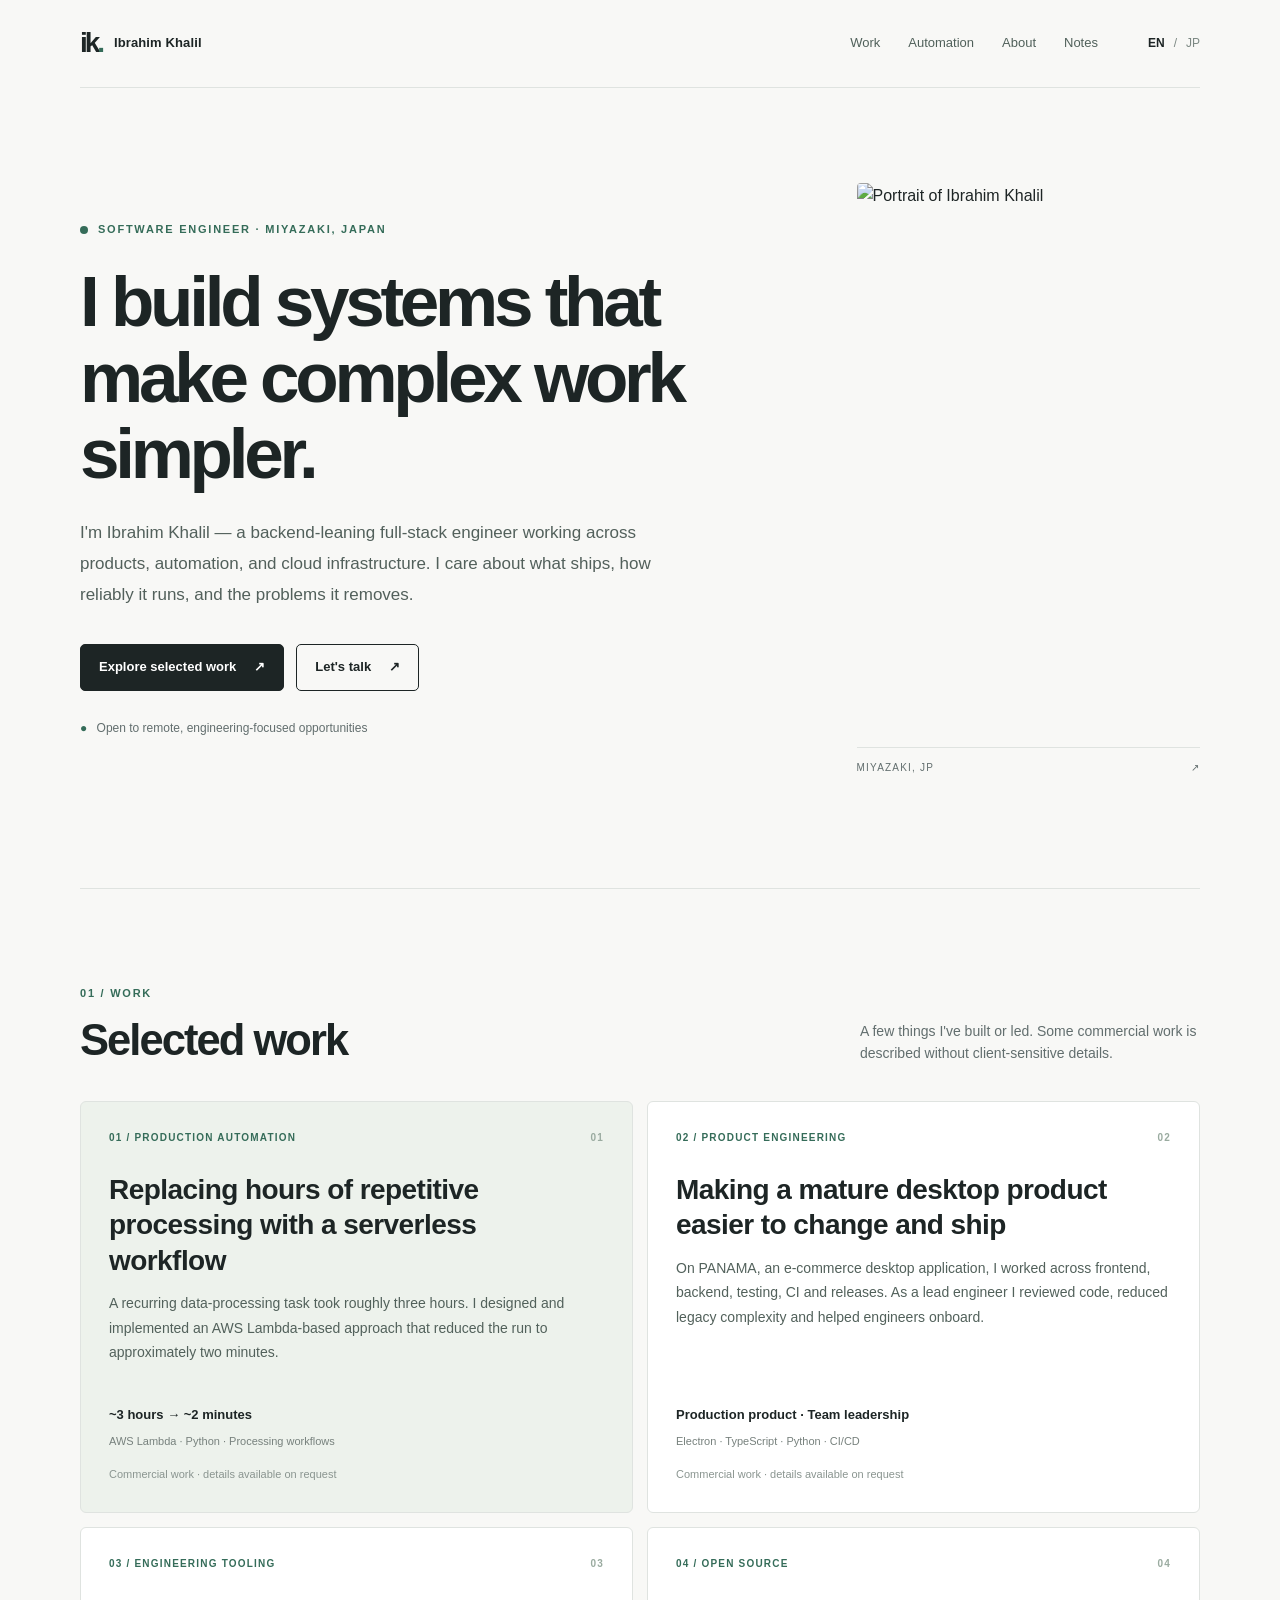
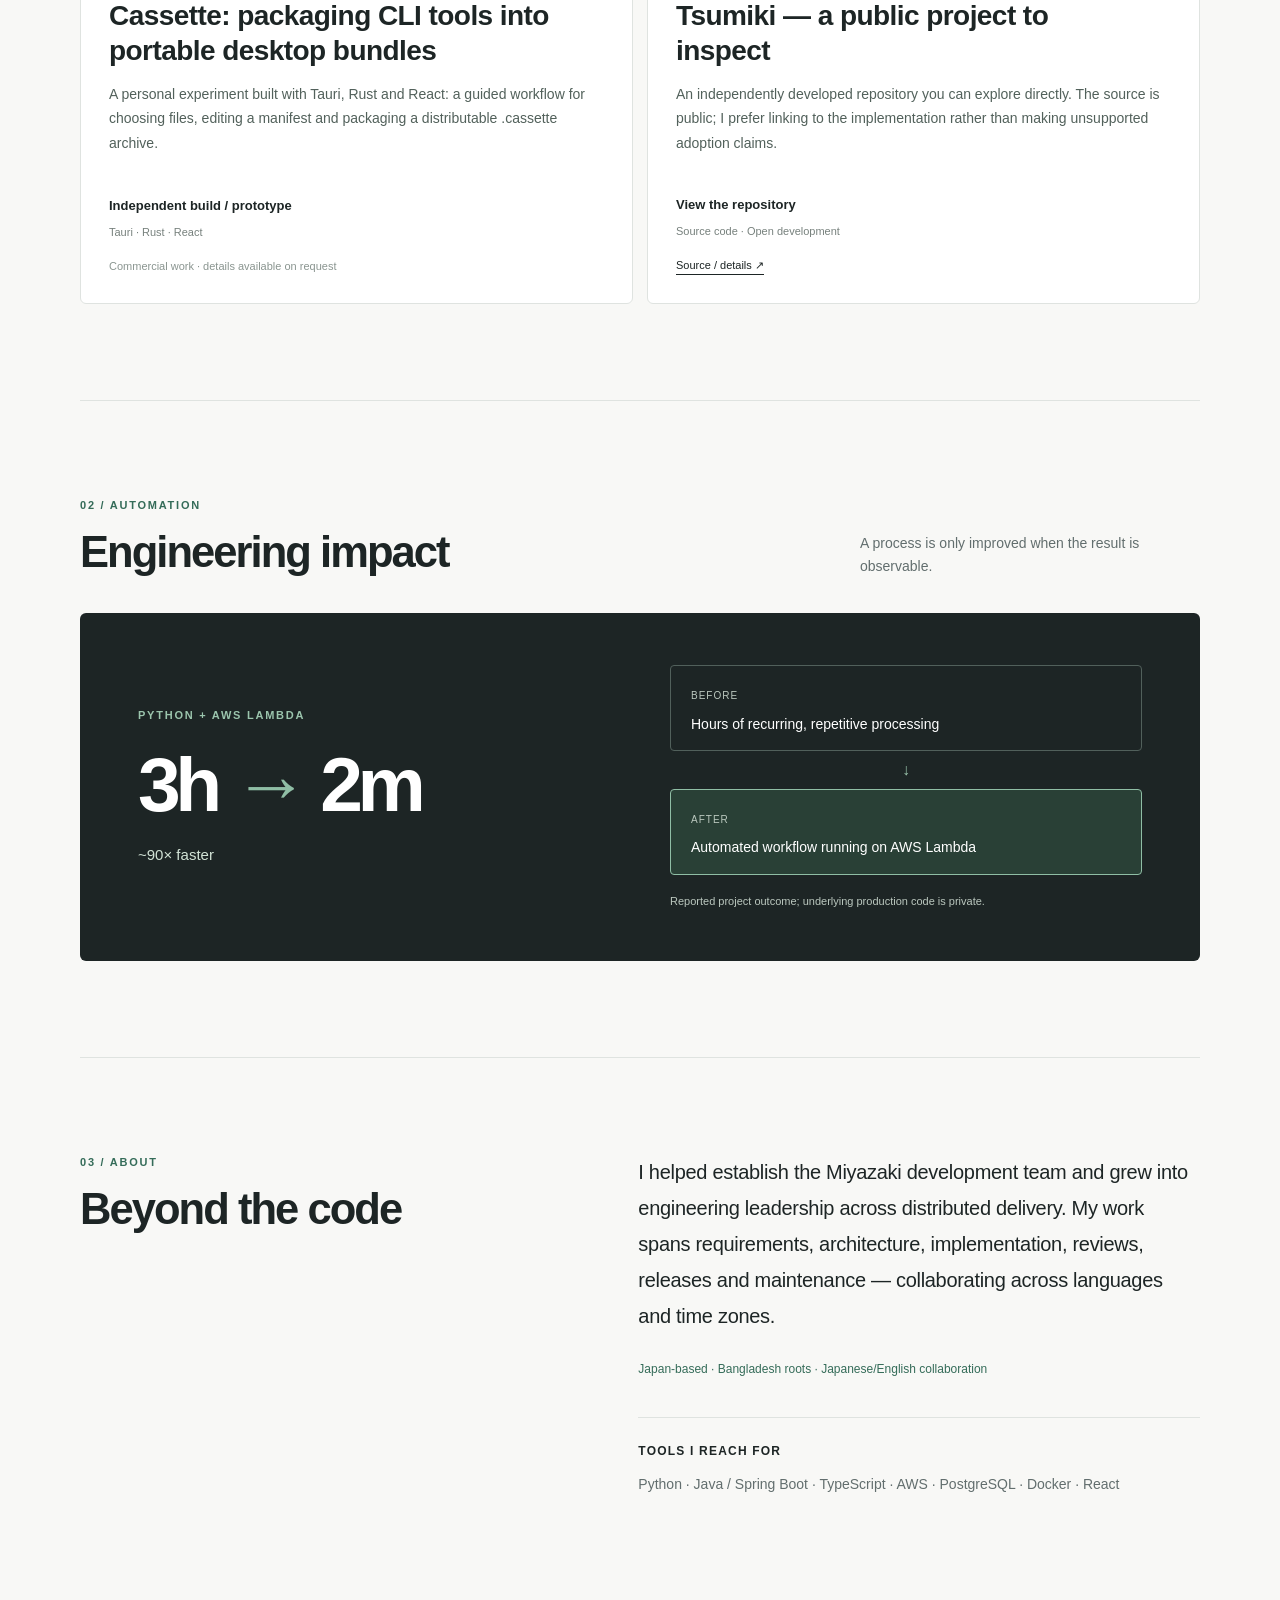
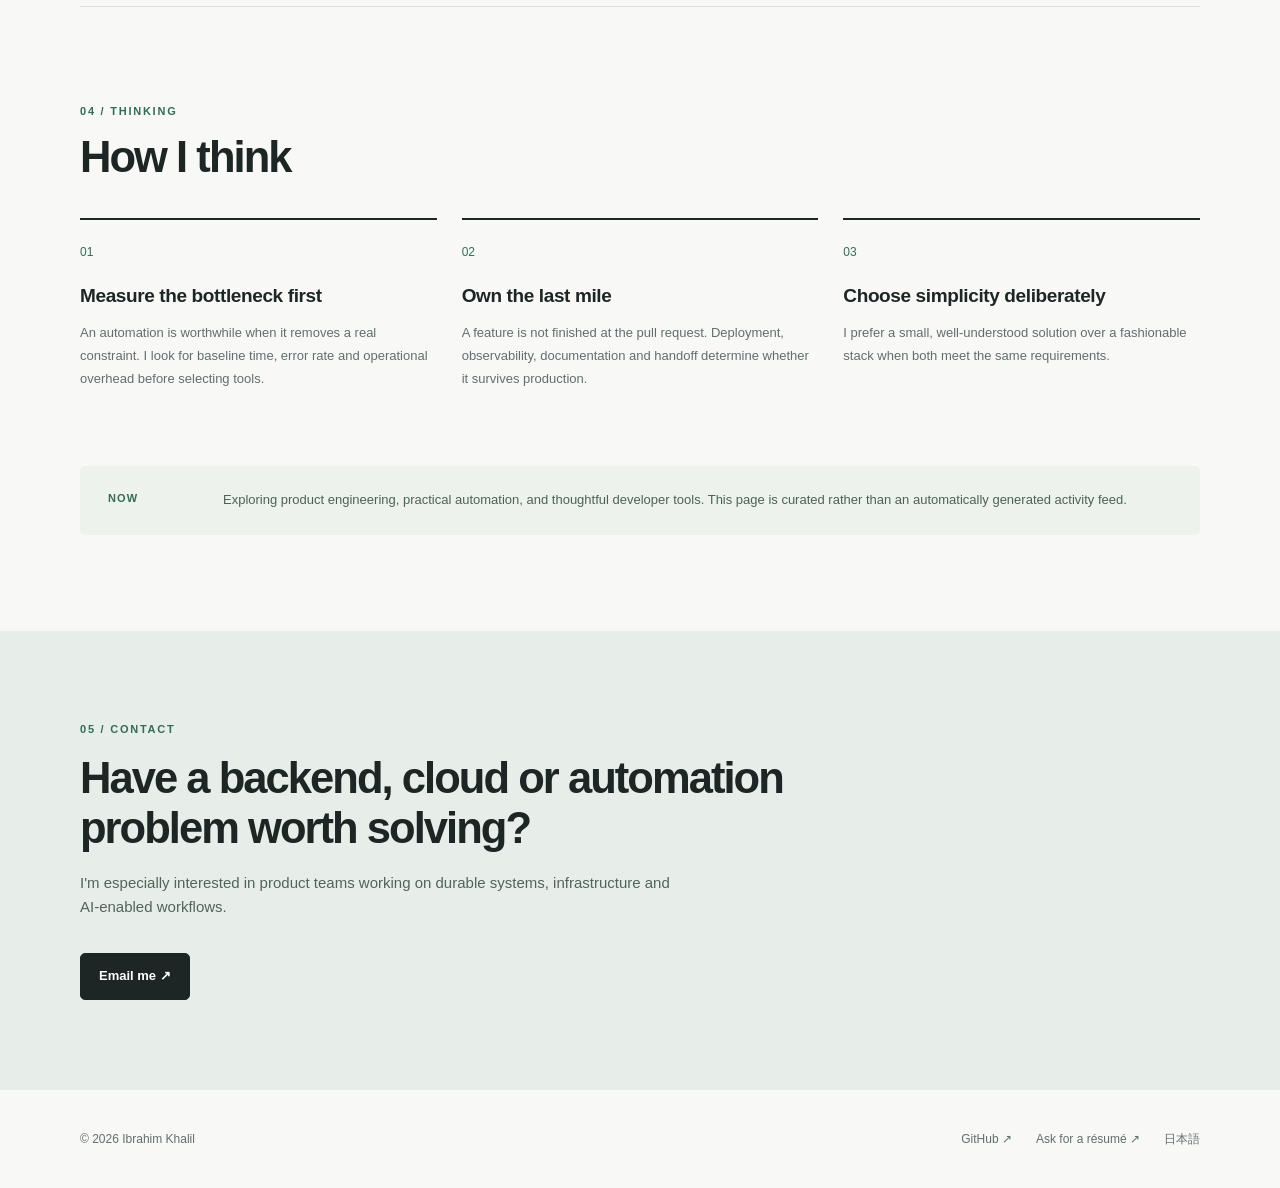
==== index.html @ 736d35cd "Redesign bilingual portfolio around work and engineering impact" ====
<!doctype html>
<html lang="en">
<head>
<meta charset="utf-8"><meta name="viewport" content="width=device-width,initial-scale=1">
<meta name="theme-color" content="#f8f8f6"><meta name="color-scheme" content="light">
<meta name="description" content="I'm Ibrahim Khalil — a backend-leaning full-stack engineer working across products, automation, and cloud infrastructure. I care about what ships, how reliably it runs, and the problems it removes.">
<link rel="icon" href="assets/img/favicon_16x16.png" sizes="16x16">
<link rel="canonical" href="https://onucsecu2.github.io/">
<link rel="alternate" hreflang="en" href="https://onucsecu2.github.io/">
<link rel="alternate" hreflang="ja" href="https://onucsecu2.github.io/jp.html">
<link rel="stylesheet" href="assets/css/styles.css">
<title>Ibrahim Khalil — Software Engineer</title>
</head>
<body>
<a class="skip" href="#main">Skip to content</a>
<header class="site-header wrap"><a class="identity" href="#top" aria-label="Ibrahim Khalil home"><span class="identity-mark">ik<span class="dot">.</span></span><span class="identity-name">Ibrahim Khalil</span></a><nav class="nav" aria-label="Main navigation"><a href="#work">Work</a><a href="#automation">Automation</a><a href="#about">About</a><a href="#notes">Notes</a></nav><div class="lang" aria-label="Language"><a href="index.html" lang="en" aria-current="page">EN</a><span aria-hidden="true">/</span><a href="jp.html" lang="ja">JP</a></div></header>
<main id="main"><section class="hero wrap" id="top"><div class="hero-copy"><p class="eyebrow"><span class="live-dot"></span>SOFTWARE ENGINEER · MIYAZAKI, JAPAN</p><h1>I build systems that make complex work simpler.</h1><p class="hero-intro">I'm Ibrahim Khalil — a backend-leaning full-stack engineer working across products, automation, and cloud infrastructure. I care about what ships, how reliably it runs, and the problems it removes.</p><div class="hero-actions"><a class="button button-dark" href="#work">Explore selected work <span aria-hidden="true">↗</span></a><a class="button button-light" href="mailto:onucsecu@gmail.com">Let's talk <span aria-hidden="true">↗</span></a></div><p class="availability"><span aria-hidden="true">●</span> Open to remote, engineering-focused opportunities</p></div><figure class="portrait"><img src="assets/img/dp.jpg" width="480" height="550" alt="Portrait of Ibrahim Khalil" loading="eager"><figcaption>MIYAZAKI, JP <span aria-hidden="true">↗</span></figcaption></figure></section>
<section class="section wrap" id="work"><div class="section-head"><div><p class="section-index">01 / WORK</p><h2>Selected work</h2></div><p>A few things I've built or led. Some commercial work is described without client-sensitive details.</p></div><div class="work-grid"><article class="work-card highlight"><div class="card-top"><span>01 / PRODUCTION AUTOMATION</span><span aria-hidden="true">01</span></div><h3>Replacing hours of repetitive processing with a serverless workflow</h3><p class="card-desc">A recurring data-processing task took roughly three hours. I designed and implemented an AWS Lambda-based approach that reduced the run to approximately two minutes.</p><div class="work-card-bottom"><strong>~3 hours → ~2 minutes</strong><span class="stack">AWS Lambda · Python · Processing workflows</span><span class="source-muted">Commercial work · details available on request</span></div></article><article class="work-card "><div class="card-top"><span>02 / PRODUCT ENGINEERING</span><span aria-hidden="true">02</span></div><h3>Making a mature desktop product easier to change and ship</h3><p class="card-desc">On PANAMA, an e-commerce desktop application, I worked across frontend, backend, testing, CI and releases. As a lead engineer I reviewed code, reduced legacy complexity and helped engineers onboard.</p><div class="work-card-bottom"><strong>Production product · Team leadership</strong><span class="stack">Electron · TypeScript · Python · CI/CD</span><span class="source-muted">Commercial work · details available on request</span></div></article><article class="work-card "><div class="card-top"><span>03 / ENGINEERING TOOLING</span><span aria-hidden="true">03</span></div><h3>Cassette: packaging CLI tools into portable desktop bundles</h3><p class="card-desc">A personal experiment built with Tauri, Rust and React: a guided workflow for choosing files, editing a manifest and packaging a distributable .cassette archive.</p><div class="work-card-bottom"><strong>Independent build / prototype</strong><span class="stack">Tauri · Rust · React</span><span class="source-muted">Commercial work · details available on request</span></div></article><article class="work-card "><div class="card-top"><span>04 / OPEN SOURCE</span><span aria-hidden="true">04</span></div><h3>Tsumiki — a public project to inspect</h3><p class="card-desc">An independently developed repository you can explore directly. The source is public; I prefer linking to the implementation rather than making unsupported adoption claims.</p><div class="work-card-bottom"><strong>View the repository</strong><span class="stack">Source code · Open development</span><a class="source-link" href="https://github.com/onucsecu2/tsumiki" target="_blank" rel="noopener noreferrer">Source / details ↗</a></div></article></div></section>
<section class="section wrap" id="automation"><div class="section-head"><div><p class="section-index">02 / AUTOMATION</p><h2>Engineering impact</h2></div><p>A process is only improved when the result is observable.</p></div><div class="impact"><div class="impact-number"><span class="impact-kicker">PYTHON + AWS LAMBDA</span><strong>3h <span aria-hidden="true">→</span> 2m</strong><span>~90× faster</span></div><div class="impact-flow"><div class="flow-step"><small>Before</small><p>Hours of recurring, repetitive processing</p></div><span class="flow-arrow" aria-hidden="true">↓</span><div class="flow-step after"><small>After</small><p>Automated workflow running on AWS Lambda</p></div><p class="proof-note">Reported project outcome; underlying production code is private.</p></div></div></section>
<section class="section about-section wrap" id="about"><div><p class="section-index">03 / ABOUT</p><h2>Beyond the code</h2></div><div class="about-copy"><p>I helped establish the Miyazaki development team and grew into engineering leadership across distributed delivery. My work spans requirements, architecture, implementation, reviews, releases and maintenance — collaborating across languages and time zones.</p><p class="aside">Japan-based · Bangladesh roots · Japanese/English collaboration</p><div class="stack-block"><h3>Tools I reach for</h3><p>Python · Java / Spring Boot · TypeScript · AWS · PostgreSQL · Docker · React</p></div></div></section>
<section class="section wrap" id="notes"><div class="section-head"><div><p class="section-index">04 / THINKING</p><h2>How I think</h2></div></div><div class="notes-grid"><article class="note"><span>01</span><h3>Measure the bottleneck first</h3><p>An automation is worthwhile when it removes a real constraint. I look for baseline time, error rate and operational overhead before selecting tools.</p></article><article class="note"><span>02</span><h3>Own the last mile</h3><p>A feature is not finished at the pull request. Deployment, observability, documentation and handoff determine whether it survives production.</p></article><article class="note"><span>03</span><h3>Choose simplicity deliberately</h3><p>I prefer a small, well-understood solution over a fashionable stack when both meet the same requirements.</p></article></div><div class="now"><span class="now-label">Now</span><p>Exploring product engineering, practical automation, and thoughtful developer tools. This page is curated rather than an automatically generated activity feed.</p></div></section>
<section class="contact-section" id="contact"><div class="wrap contact-inner"><p class="section-index">05 / CONTACT</p><h2>Have a backend, cloud or automation problem worth solving?</h2><p>I'm especially interested in product teams working on durable systems, infrastructure and AI-enabled workflows.</p><a class="button button-dark" href="mailto:onucsecu@gmail.com">Email me ↗</a></div></section></main>
<footer class="wrap footer"><span>© <span id="year">2026</span> Ibrahim Khalil</span><div><a href="https://github.com/onucsecu2" target="_blank" rel="noopener noreferrer">GitHub ↗</a><a href="mailto:onucsecu@gmail.com?subject=Resume%20request">Ask for a résumé ↗</a><a href="jp.html" lang="ja">日本語</a></div></footer><script src="assets/js/site.js" defer></script>
</body></html>
---- assets/css/styles.css ----
:root{--bg:#f8f8f6;--paper:#fff;--ink:#1d2525;--muted:#626e6e;--line:#dfe3e0;--accent:#356c59;--pale:#edf2ec}*{box-sizing:border-box}html{scroll-behavior:smooth;scroll-padding-top:90px}body{margin:0;background:var(--bg);color:var(--ink);font-family:Inter,-apple-system,BlinkMacSystemFont,"Segoe UI","Noto Sans JP",sans-serif;line-height:1.6;-webkit-font-smoothing:antialiased}a{color:inherit;text-decoration:none}a:hover{color:var(--accent)}a:focus-visible{outline:3px solid var(--accent);outline-offset:4px}img{max-width:100%;display:block}.wrap{width:min(1120px,calc(100% - 64px));margin-inline:auto}.skip{position:absolute;left:15px;top:-100px;background:#fff;padding:12px;z-index:10}.skip:focus{top:10px}.site-header{height:88px;display:flex;align-items:center;gap:24px;border-bottom:1px solid var(--line)}.identity{display:flex;align-items:center;gap:12px;margin-right:auto;font-size:13px;font-weight:700;letter-spacing:.01em}.identity-mark{font-size:28px;letter-spacing:-.11em;font-weight:800}.dot{color:var(--accent)}.nav{display:flex;gap:28px;font-size:13px;color:#50605a}.lang{display:flex;align-items:center;gap:9px;font-size:12px;color:#7c8883;margin-left:26px}.lang a[aria-current=page]{color:var(--ink);font-weight:800}.hero{display:grid;grid-template-columns:minmax(0,1.5fr) minmax(240px,.75fr);gap:clamp(40px,7vw,105px);align-items:center;min-height:625px;padding-block:95px 112px}.eyebrow,.section-index,.impact-kicker{font-size:11px;font-weight:750;letter-spacing:.16em;color:var(--accent);text-transform:uppercase}.eyebrow{display:flex;align-items:center;gap:10px}.live-dot{display:inline-block;width:8px;height:8px;border-radius:50%;background:var(--accent)}h1,h2,h3,p{margin-top:0}h1{max-width:770px;font-size:clamp(46px,5.55vw,78px);line-height:1.07;letter-spacing:-.06em;font-weight:680;margin:26px 0}h2{font-size:clamp(30px,3.4vw,47px);line-height:1.15;letter-spacing:-.045em;font-weight:650;margin:12px 0 0}h3{letter-spacing:-.02em}.hero-intro{max-width:620px;font-size:17px;line-height:1.8;color:#52605b}.hero-actions{display:flex;gap:12px;flex-wrap:wrap;margin-top:34px}.button{min-height:46px;padding:12px 18px;display:inline-flex;align-items:center;justify-content:center;gap:18px;border:1px solid var(--ink);border-radius:5px;font-size:13px;font-weight:650;transition:transform .2s,background .2s}.button:hover{transform:translateY(-2px)}.button-dark{background:var(--ink);color:#fff}.button-dark:hover{background:var(--accent);border-color:var(--accent);color:#fff}.button-light{background:transparent}.availability{margin:28px 0 0;font-size:12px;color:var(--muted)}.availability span{color:var(--accent);margin-right:6px}.portrait{margin:0;position:relative}.portrait img{width:100%;aspect-ratio:4/5;object-fit:cover;object-position:50% 30%;filter:grayscale(10%);border-radius:4px}.portrait figcaption{display:flex;justify-content:space-between;align-items:center;padding-top:12px;border-top:1px solid var(--line);margin-top:14px;font-size:10px;letter-spacing:.12em;color:var(--muted)}.section{padding-block:96px;border-top:1px solid var(--line)}.section-head{display:flex;align-items:end;justify-content:space-between;gap:32px;margin-bottom:36px}.section-head>p{max-width:340px;color:var(--muted);font-size:14px;margin:0}.work-grid{display:grid;grid-template-columns:repeat(2,minmax(0,1fr));gap:14px}.work-card{min-height:340px;background:#fff;border:1px solid var(--line);border-radius:6px;padding:28px;display:flex;flex-direction:column;transition:transform .2s,border-color .2s}.work-card:hover{transform:translateY(-3px);border-color:#b8c6be}.work-card.highlight{background:var(--pale)}.card-top{display:flex;justify-content:space-between;font-size:10px;font-weight:800;letter-spacing:.12em;color:var(--accent)}.card-top span:last-child{color:#9aaba0}.work-card h3{font-size:clamp(21px,2.2vw,28px);line-height:1.27;margin:26px 0 13px;max-width:460px}.card-desc{font-size:14px;color:#52615b;line-height:1.75}.work-card-bottom{display:flex;flex-direction:column;gap:7px;margin-top:auto;padding-top:26px}.work-card-bottom strong{font-size:13px}.stack{font-size:11px;color:#77817d}.source-link,.source-muted{font-size:11px;margin-top:9px}.source-link{width:max-content;border-bottom:1px solid currentColor}.source-muted{color:#8a9590}.impact{display:grid;grid-template-columns:1fr 1fr;gap:60px;background:var(--ink);color:#fff;border-radius:6px;padding:52px 58px}.impact-kicker{color:#9bc5ad}.impact-number{display:flex;flex-direction:column;gap:15px;justify-content:center}.impact-number strong{font-size:clamp(49px,6vw,84px);letter-spacing:-.07em;line-height:1.15;white-space:nowrap}.impact-number strong span{color:#8fbea5}.impact-number>span:last-child{font-size:15px;color:#d2e3d6}.flow-step{border:1px solid #51605b;padding:15px 20px;border-radius:4px}.flow-step small{font-size:10px;letter-spacing:.1em;color:#bbc8bf;text-transform:uppercase}.flow-step p{font-size:14px;margin:6px 0 0}.flow-step.after{border-color:#8fbea5;background:#294036}.flow-arrow{display:block;text-align:center;color:#9bc5ad;padding:6px}.proof-note{font-size:11px;color:#bbc8bf;line-height:1.5;margin:18px 0 0}.about-section{display:grid;grid-template-columns:1fr 1.15fr;gap:70px}.about-copy>p:first-child{font-size:20px;line-height:1.8;letter-spacing:-.015em}.aside{font-size:12px;color:var(--accent);margin:26px 0}.stack-block{padding-top:24px;border-top:1px solid var(--line);margin-top:38px}.stack-block h3{font-size:12px;text-transform:uppercase;letter-spacing:.1em}.stack-block p{font-size:14px;color:var(--muted)}.notes-grid{display:grid;grid-template-columns:repeat(3,minmax(0,1fr));gap:25px}.note{padding-top:18px;border-top:2px solid var(--ink)}.note>span{font-size:12px;color:var(--accent)}.note h3{font-size:19px;line-height:1.3;margin:20px 0 12px}.note p{font-size:13px;line-height:1.8;color:var(--muted)}.now{margin-top:62px;padding:24px 28px;background:var(--pale);display:grid;grid-template-columns:100px 1fr;gap:15px;border-radius:5px}.now-label{font-size:11px;text-transform:uppercase;font-weight:800;color:var(--accent);letter-spacing:.1em}.now p{font-size:13px;color:#4d6256;margin:0}.contact-section{background:#e7ede8}.contact-inner{padding-block:90px}.contact-inner h2{max-width:760px;margin:15px 0 18px}.contact-inner>p:not(.section-index){font-size:15px;max-width:590px;color:#53635a}.contact-inner .button{margin-top:19px}.footer{min-height:98px;display:flex;align-items:center;justify-content:space-between;gap:25px;font-size:12px;color:var(--muted)}.footer>div{display:flex;flex-wrap:wrap;gap:24px}@media(max-width:800px){.wrap{width:min(100% - 36px,620px)}.site-header{height:75px}.identity-name{display:none}.nav{gap:14px}.lang{margin-left:0}.hero{grid-template-columns:1fr;min-height:auto;padding-block:75px 80px;gap:45px}.portrait{width:min(310px,80%)}.section{padding-block:65px}.section-head{align-items:start;flex-direction:column;gap:16px}.work-grid,.impact,.about-section{grid-template-columns:1fr}.impact{padding:34px;gap:28px}.notes-grid{grid-template-columns:1fr;gap:28px}.now{grid-template-columns:1fr}.footer{padding-block:25px;align-items:start;flex-direction:column}}@media(max-width:450px){.identity-mark{font-size:25px}.nav{gap:10px;font-size:11px}.site-header{gap:13px}.lang{font-size:11px;gap:4px}.hero{padding-top:58px}h1{font-size:45px}.work-card{padding:22px}.impact{padding:26px}.impact-number strong{font-size:54px}.footer>div{gap:14px}}@media(prefers-reduced-motion:reduce){html{scroll-behavior:auto}.button,.work-card{transition:none}}
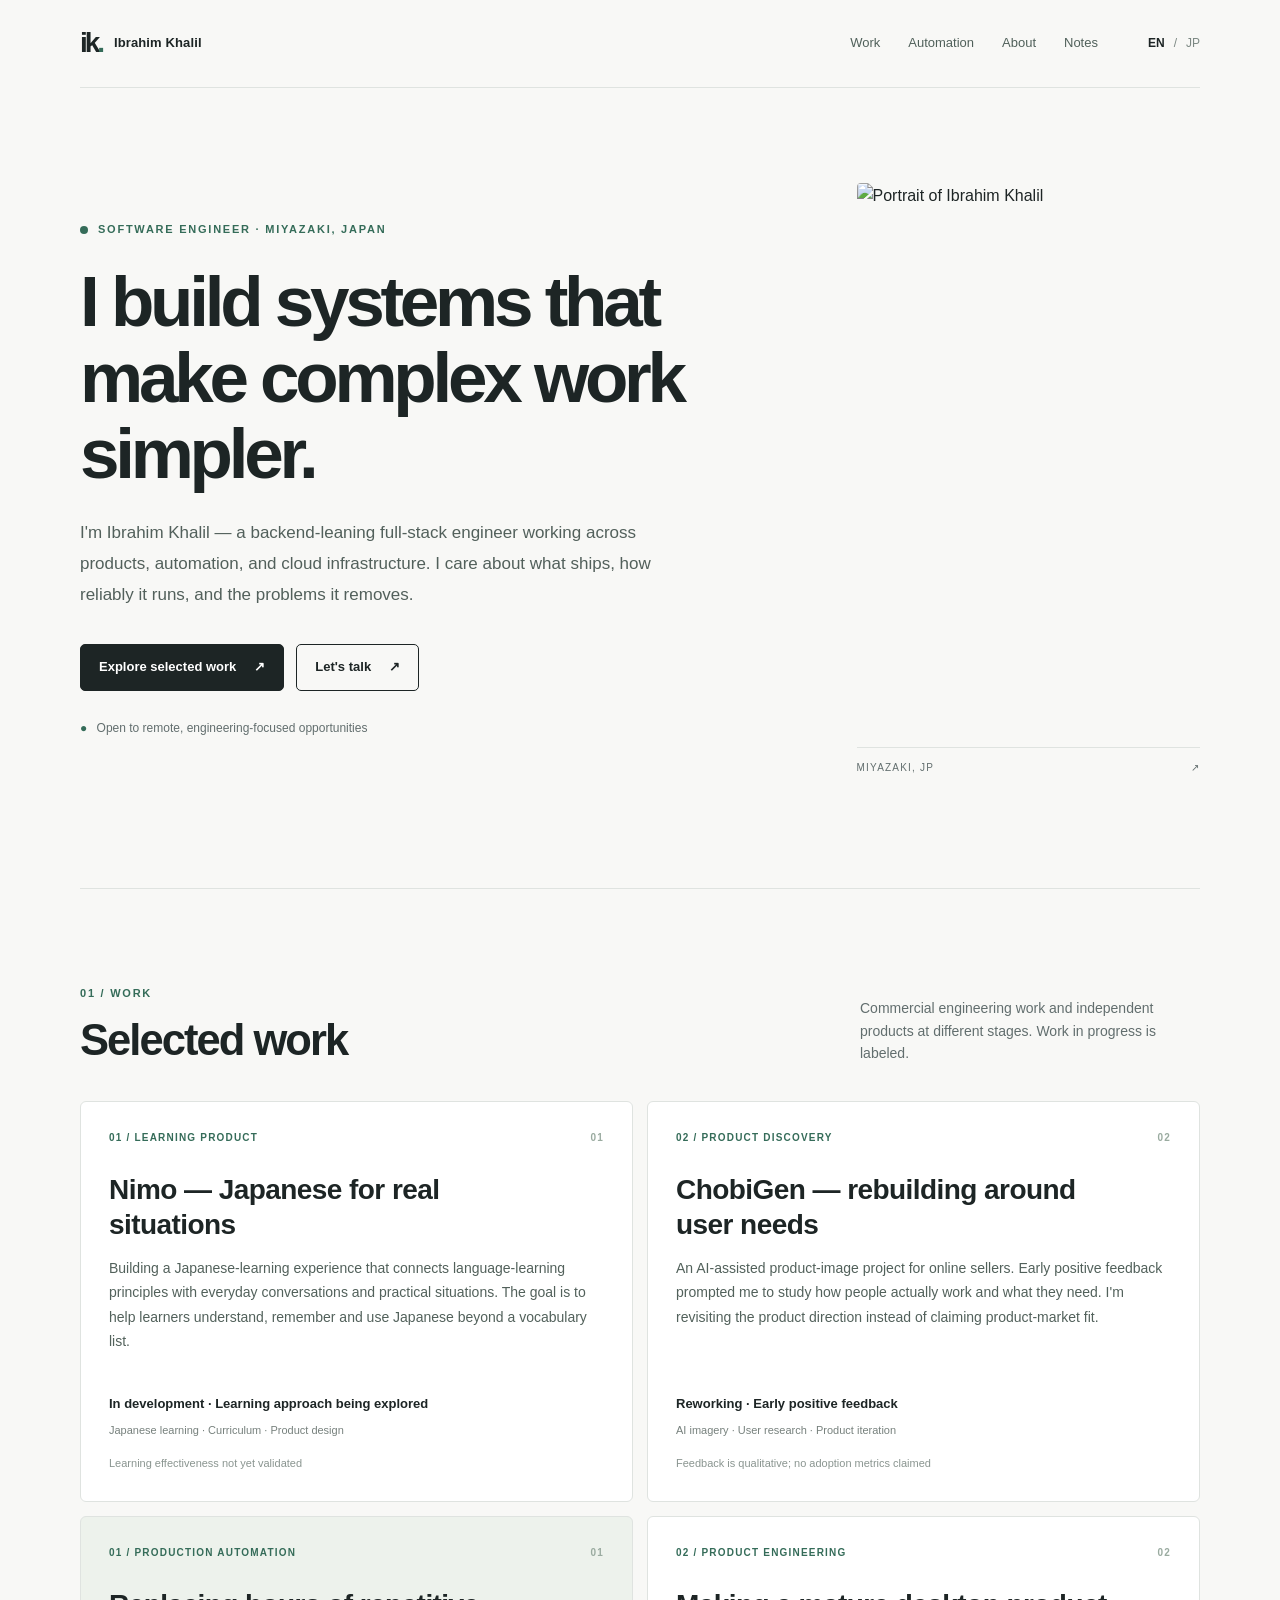
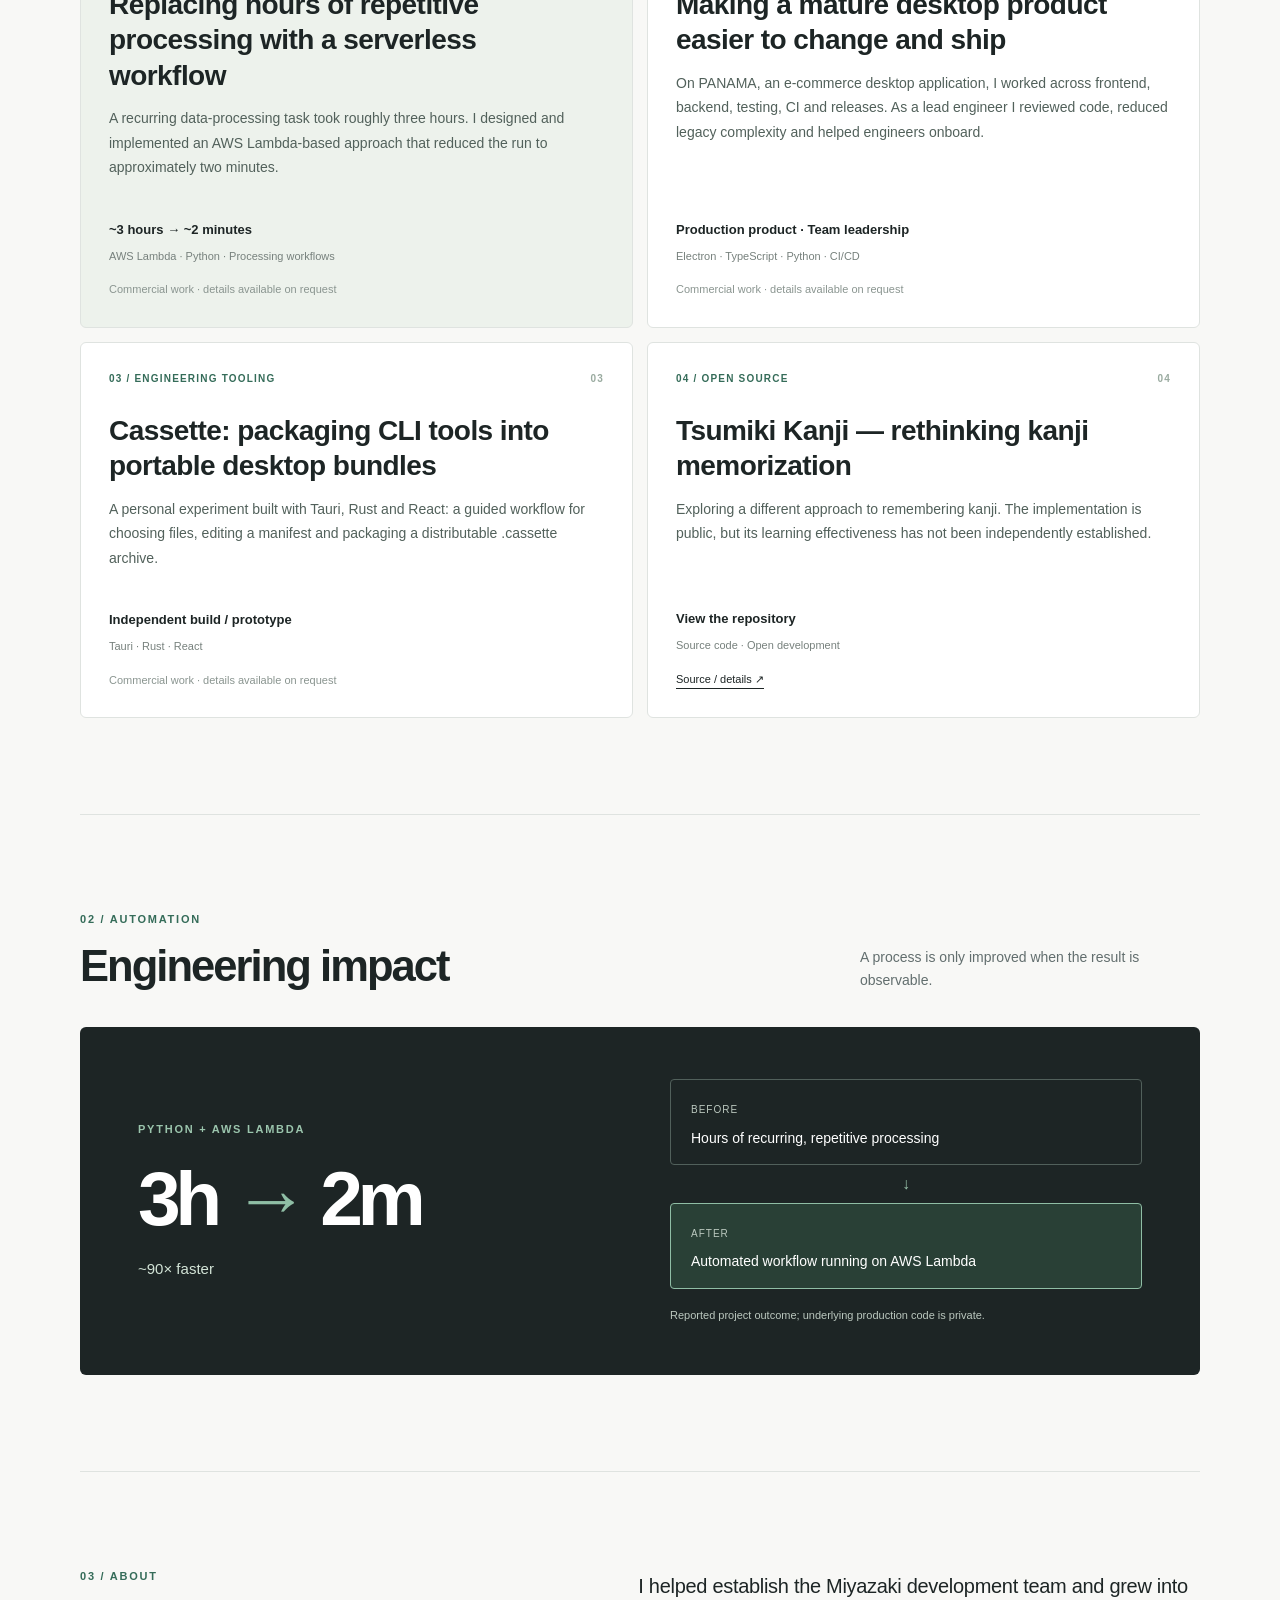
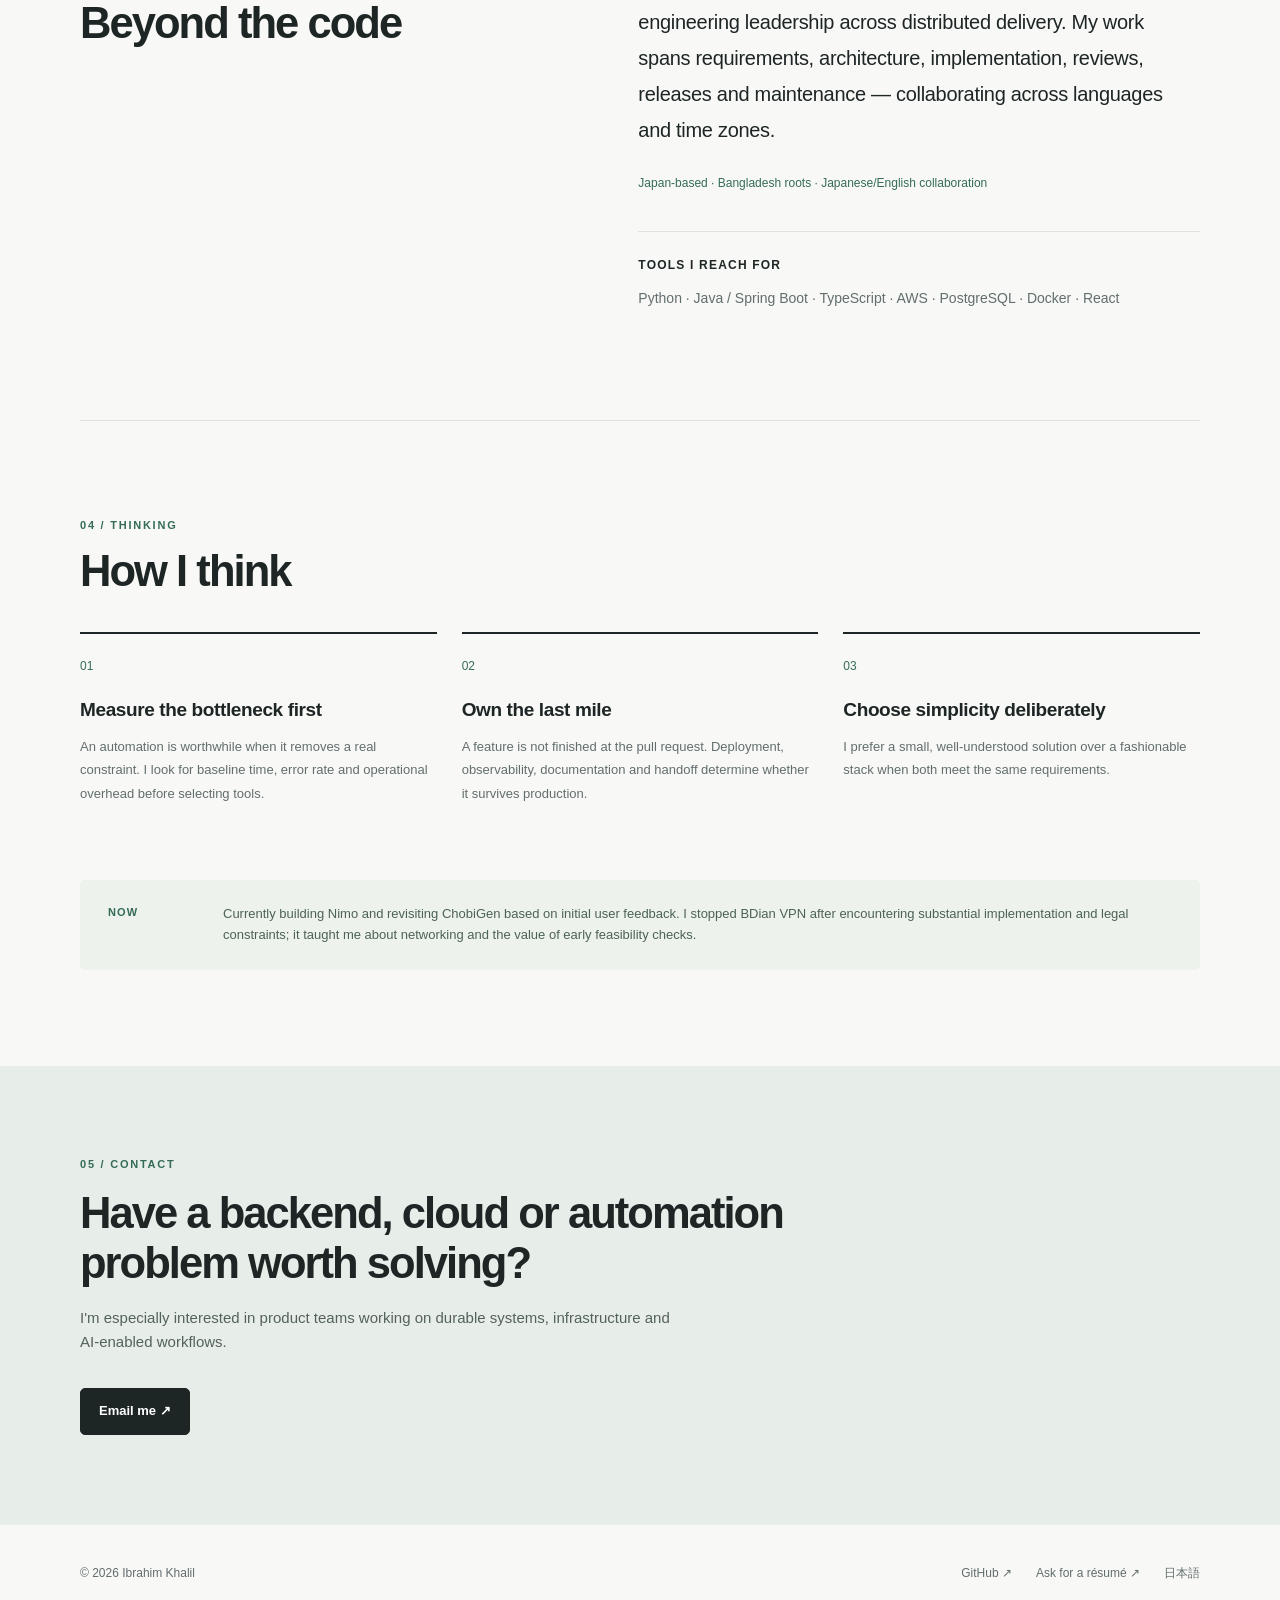
==== commit 8c0401a4: "Present Nimo, ChobiGen, Tsumiki Kanji and VPN lessons accurately" ====
--- a/index.html
+++ b/index.html
@@ -15,10 +15,10 @@
 <a class="skip" href="#main">Skip to content</a>
 <header class="site-header wrap"><a class="identity" href="#top" aria-label="Ibrahim Khalil home"><span class="identity-mark">ik<span class="dot">.</span></span><span class="identity-name">Ibrahim Khalil</span></a><nav class="nav" aria-label="Main navigation"><a href="#work">Work</a><a href="#automation">Automation</a><a href="#about">About</a><a href="#notes">Notes</a></nav><div class="lang" aria-label="Language"><a href="index.html" lang="en" aria-current="page">EN</a><span aria-hidden="true">/</span><a href="jp.html" lang="ja">JP</a></div></header>
 <main id="main"><section class="hero wrap" id="top"><div class="hero-copy"><p class="eyebrow"><span class="live-dot"></span>SOFTWARE ENGINEER · MIYAZAKI, JAPAN</p><h1>I build systems that make complex work simpler.</h1><p class="hero-intro">I'm Ibrahim Khalil — a backend-leaning full-stack engineer working across products, automation, and cloud infrastructure. I care about what ships, how reliably it runs, and the problems it removes.</p><div class="hero-actions"><a class="button button-dark" href="#work">Explore selected work <span aria-hidden="true">↗</span></a><a class="button button-light" href="mailto:onucsecu@gmail.com">Let's talk <span aria-hidden="true">↗</span></a></div><p class="availability"><span aria-hidden="true">●</span> Open to remote, engineering-focused opportunities</p></div><figure class="portrait"><img src="assets/img/dp.jpg" width="480" height="550" alt="Portrait of Ibrahim Khalil" loading="eager"><figcaption>MIYAZAKI, JP <span aria-hidden="true">↗</span></figcaption></figure></section>
-<section class="section wrap" id="work"><div class="section-head"><div><p class="section-index">01 / WORK</p><h2>Selected work</h2></div><p>A few things I've built or led. Some commercial work is described without client-sensitive details.</p></div><div class="work-grid"><article class="work-card highlight"><div class="card-top"><span>01 / PRODUCTION AUTOMATION</span><span aria-hidden="true">01</span></div><h3>Replacing hours of repetitive processing with a serverless workflow</h3><p class="card-desc">A recurring data-processing task took roughly three hours. I designed and implemented an AWS Lambda-based approach that reduced the run to approximately two minutes.</p><div class="work-card-bottom"><strong>~3 hours → ~2 minutes</strong><span class="stack">AWS Lambda · Python · Processing workflows</span><span class="source-muted">Commercial work · details available on request</span></div></article><article class="work-card "><div class="card-top"><span>02 / PRODUCT ENGINEERING</span><span aria-hidden="true">02</span></div><h3>Making a mature desktop product easier to change and ship</h3><p class="card-desc">On PANAMA, an e-commerce desktop application, I worked across frontend, backend, testing, CI and releases. As a lead engineer I reviewed code, reduced legacy complexity and helped engineers onboard.</p><div class="work-card-bottom"><strong>Production product · Team leadership</strong><span class="stack">Electron · TypeScript · Python · CI/CD</span><span class="source-muted">Commercial work · details available on request</span></div></article><article class="work-card "><div class="card-top"><span>03 / ENGINEERING TOOLING</span><span aria-hidden="true">03</span></div><h3>Cassette: packaging CLI tools into portable desktop bundles</h3><p class="card-desc">A personal experiment built with Tauri, Rust and React: a guided workflow for choosing files, editing a manifest and packaging a distributable .cassette archive.</p><div class="work-card-bottom"><strong>Independent build / prototype</strong><span class="stack">Tauri · Rust · React</span><span class="source-muted">Commercial work · details available on request</span></div></article><article class="work-card "><div class="card-top"><span>04 / OPEN SOURCE</span><span aria-hidden="true">04</span></div><h3>Tsumiki — a public project to inspect</h3><p class="card-desc">An independently developed repository you can explore directly. The source is public; I prefer linking to the implementation rather than making unsupported adoption claims.</p><div class="work-card-bottom"><strong>View the repository</strong><span class="stack">Source code · Open development</span><a class="source-link" href="https://github.com/onucsecu2/tsumiki" target="_blank" rel="noopener noreferrer">Source / details ↗</a></div></article></div></section>
+<section class="section wrap" id="work"><div class="section-head"><div><p class="section-index">01 / WORK</p><h2>Selected work</h2></div><p>Commercial engineering work and independent products at different stages. Work in progress is labeled.</p></div><div class="work-grid"><article class="work-card"><div class="card-top"><span>01 / LEARNING PRODUCT</span><span aria-hidden="true">01</span></div><h3>Nimo — Japanese for real situations</h3><p class="card-desc">Building a Japanese-learning experience that connects language-learning principles with everyday conversations and practical situations. The goal is to help learners understand, remember and use Japanese beyond a vocabulary list.</p><div class="work-card-bottom"><strong>In development · Learning approach being explored</strong><span class="stack">Japanese learning · Curriculum · Product design</span><span class="source-muted">Learning effectiveness not yet validated</span></div></article><article class="work-card"><div class="card-top"><span>02 / PRODUCT DISCOVERY</span><span aria-hidden="true">02</span></div><h3>ChobiGen — rebuilding around user needs</h3><p class="card-desc">An AI-assisted product-image project for online sellers. Early positive feedback prompted me to study how people actually work and what they need. I'm revisiting the product direction instead of claiming product-market fit.</p><div class="work-card-bottom"><strong>Reworking · Early positive feedback</strong><span class="stack">AI imagery · User research · Product iteration</span><span class="source-muted">Feedback is qualitative; no adoption metrics claimed</span></div></article><article class="work-card highlight"><div class="card-top"><span>01 / PRODUCTION AUTOMATION</span><span aria-hidden="true">01</span></div><h3>Replacing hours of repetitive processing with a serverless workflow</h3><p class="card-desc">A recurring data-processing task took roughly three hours. I designed and implemented an AWS Lambda-based approach that reduced the run to approximately two minutes.</p><div class="work-card-bottom"><strong>~3 hours → ~2 minutes</strong><span class="stack">AWS Lambda · Python · Processing workflows</span><span class="source-muted">Commercial work · details available on request</span></div></article><article class="work-card "><div class="card-top"><span>02 / PRODUCT ENGINEERING</span><span aria-hidden="true">02</span></div><h3>Making a mature desktop product easier to change and ship</h3><p class="card-desc">On PANAMA, an e-commerce desktop application, I worked across frontend, backend, testing, CI and releases. As a lead engineer I reviewed code, reduced legacy complexity and helped engineers onboard.</p><div class="work-card-bottom"><strong>Production product · Team leadership</strong><span class="stack">Electron · TypeScript · Python · CI/CD</span><span class="source-muted">Commercial work · details available on request</span></div></article><article class="work-card "><div class="card-top"><span>03 / ENGINEERING TOOLING</span><span aria-hidden="true">03</span></div><h3>Cassette: packaging CLI tools into portable desktop bundles</h3><p class="card-desc">A personal experiment built with Tauri, Rust and React: a guided workflow for choosing files, editing a manifest and packaging a distributable .cassette archive.</p><div class="work-card-bottom"><strong>Independent build / prototype</strong><span class="stack">Tauri · Rust · React</span><span class="source-muted">Commercial work · details available on request</span></div></article><article class="work-card "><div class="card-top"><span>04 / OPEN SOURCE</span><span aria-hidden="true">04</span></div><h3>Tsumiki Kanji — rethinking kanji memorization</h3><p class="card-desc">Exploring a different approach to remembering kanji. The implementation is public, but its learning effectiveness has not been independently established.</p><div class="work-card-bottom"><strong>View the repository</strong><span class="stack">Source code · Open development</span><a class="source-link" href="https://github.com/onucsecu2/tsumiki" target="_blank" rel="noopener noreferrer">Source / details ↗</a></div></article></div></section>
 <section class="section wrap" id="automation"><div class="section-head"><div><p class="section-index">02 / AUTOMATION</p><h2>Engineering impact</h2></div><p>A process is only improved when the result is observable.</p></div><div class="impact"><div class="impact-number"><span class="impact-kicker">PYTHON + AWS LAMBDA</span><strong>3h <span aria-hidden="true">→</span> 2m</strong><span>~90× faster</span></div><div class="impact-flow"><div class="flow-step"><small>Before</small><p>Hours of recurring, repetitive processing</p></div><span class="flow-arrow" aria-hidden="true">↓</span><div class="flow-step after"><small>After</small><p>Automated workflow running on AWS Lambda</p></div><p class="proof-note">Reported project outcome; underlying production code is private.</p></div></div></section>
 <section class="section about-section wrap" id="about"><div><p class="section-index">03 / ABOUT</p><h2>Beyond the code</h2></div><div class="about-copy"><p>I helped establish the Miyazaki development team and grew into engineering leadership across distributed delivery. My work spans requirements, architecture, implementation, reviews, releases and maintenance — collaborating across languages and time zones.</p><p class="aside">Japan-based · Bangladesh roots · Japanese/English collaboration</p><div class="stack-block"><h3>Tools I reach for</h3><p>Python · Java / Spring Boot · TypeScript · AWS · PostgreSQL · Docker · React</p></div></div></section>
-<section class="section wrap" id="notes"><div class="section-head"><div><p class="section-index">04 / THINKING</p><h2>How I think</h2></div></div><div class="notes-grid"><article class="note"><span>01</span><h3>Measure the bottleneck first</h3><p>An automation is worthwhile when it removes a real constraint. I look for baseline time, error rate and operational overhead before selecting tools.</p></article><article class="note"><span>02</span><h3>Own the last mile</h3><p>A feature is not finished at the pull request. Deployment, observability, documentation and handoff determine whether it survives production.</p></article><article class="note"><span>03</span><h3>Choose simplicity deliberately</h3><p>I prefer a small, well-understood solution over a fashionable stack when both meet the same requirements.</p></article></div><div class="now"><span class="now-label">Now</span><p>Exploring product engineering, practical automation, and thoughtful developer tools. This page is curated rather than an automatically generated activity feed.</p></div></section>
+<section class="section wrap" id="notes"><div class="section-head"><div><p class="section-index">04 / THINKING</p><h2>How I think</h2></div></div><div class="notes-grid"><article class="note"><span>01</span><h3>Measure the bottleneck first</h3><p>An automation is worthwhile when it removes a real constraint. I look for baseline time, error rate and operational overhead before selecting tools.</p></article><article class="note"><span>02</span><h3>Own the last mile</h3><p>A feature is not finished at the pull request. Deployment, observability, documentation and handoff determine whether it survives production.</p></article><article class="note"><span>03</span><h3>Choose simplicity deliberately</h3><p>I prefer a small, well-understood solution over a fashionable stack when both meet the same requirements.</p></article></div><div class="now"><span class="now-label">Now</span><p>Currently building Nimo and revisiting ChobiGen based on initial user feedback. I stopped BDian VPN after encountering substantial implementation and legal constraints; it taught me about networking and the value of early feasibility checks.</p></div></section>
 <section class="contact-section" id="contact"><div class="wrap contact-inner"><p class="section-index">05 / CONTACT</p><h2>Have a backend, cloud or automation problem worth solving?</h2><p>I'm especially interested in product teams working on durable systems, infrastructure and AI-enabled workflows.</p><a class="button button-dark" href="mailto:onucsecu@gmail.com">Email me ↗</a></div></section></main>
 <footer class="wrap footer"><span>© <span id="year">2026</span> Ibrahim Khalil</span><div><a href="https://github.com/onucsecu2" target="_blank" rel="noopener noreferrer">GitHub ↗</a><a href="mailto:onucsecu@gmail.com?subject=Resume%20request">Ask for a résumé ↗</a><a href="jp.html" lang="ja">日本語</a></div></footer><script src="assets/js/site.js" defer></script>
 </body></html>
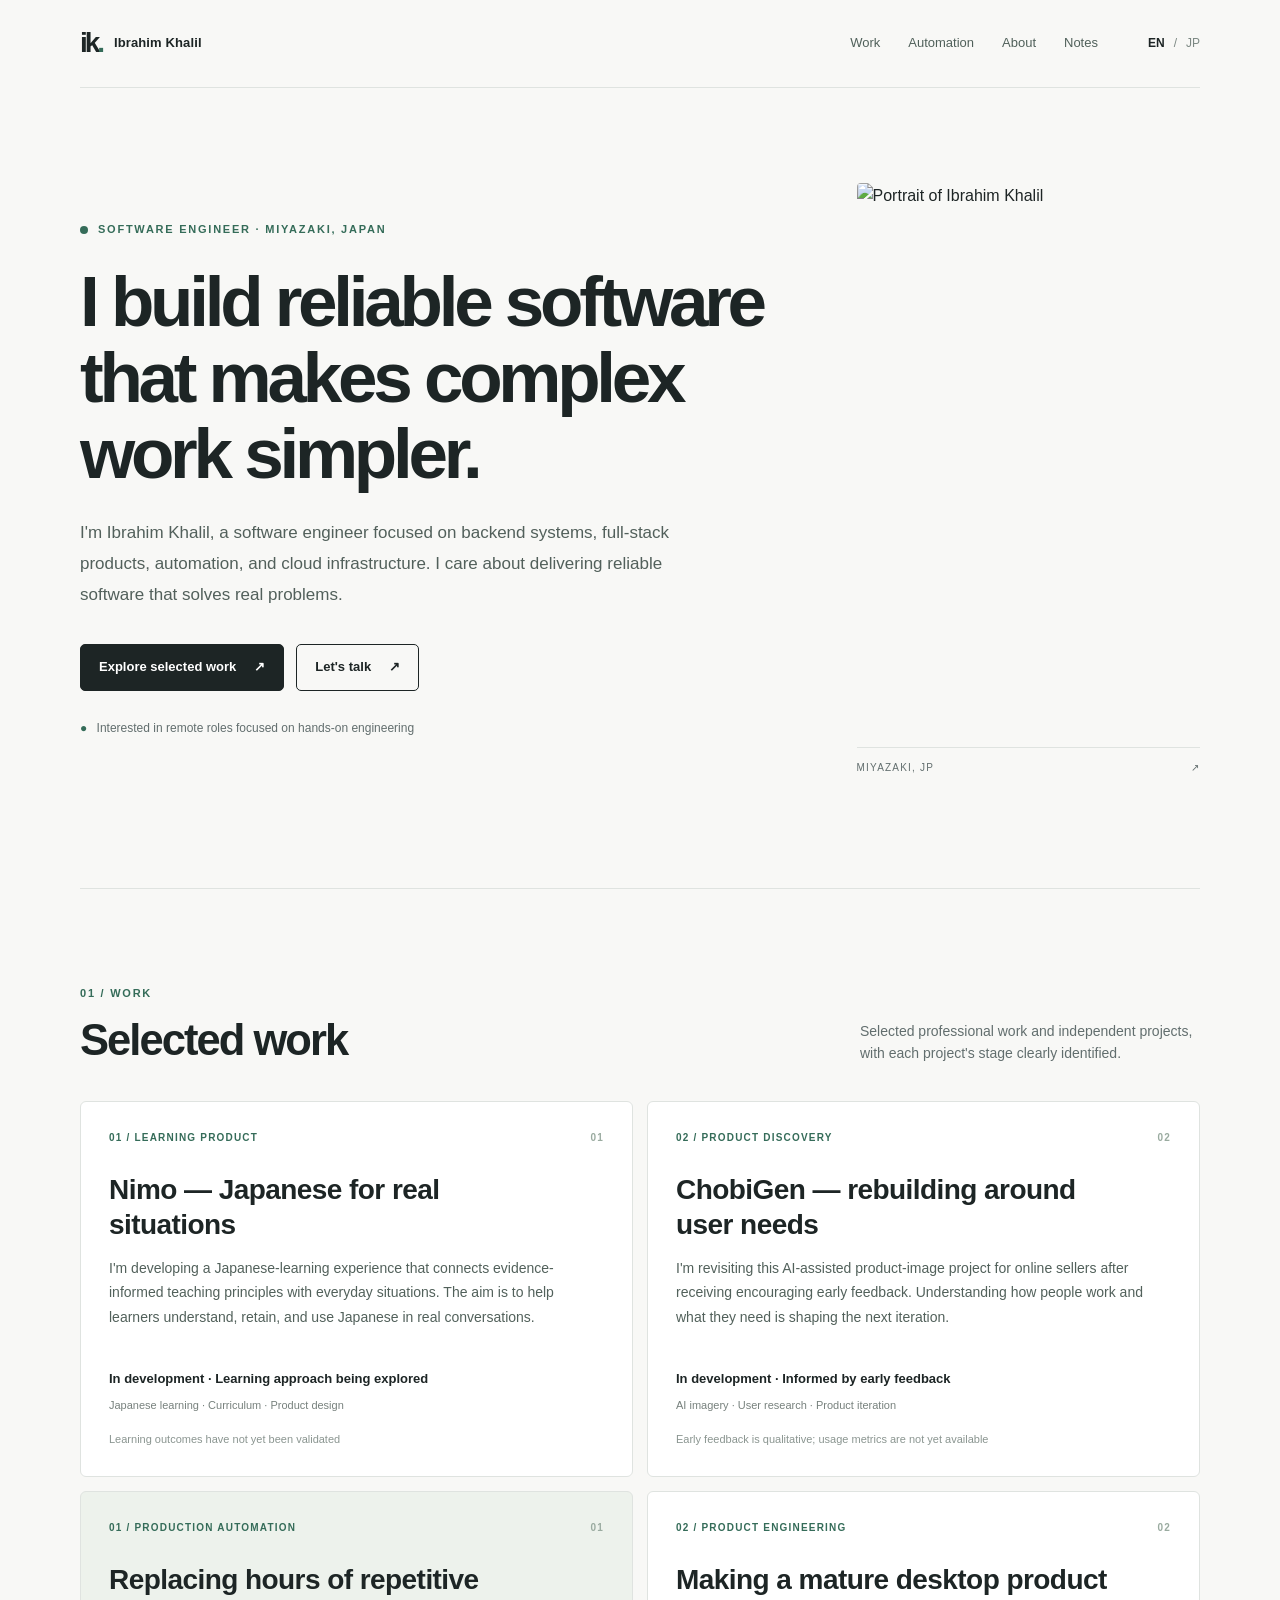
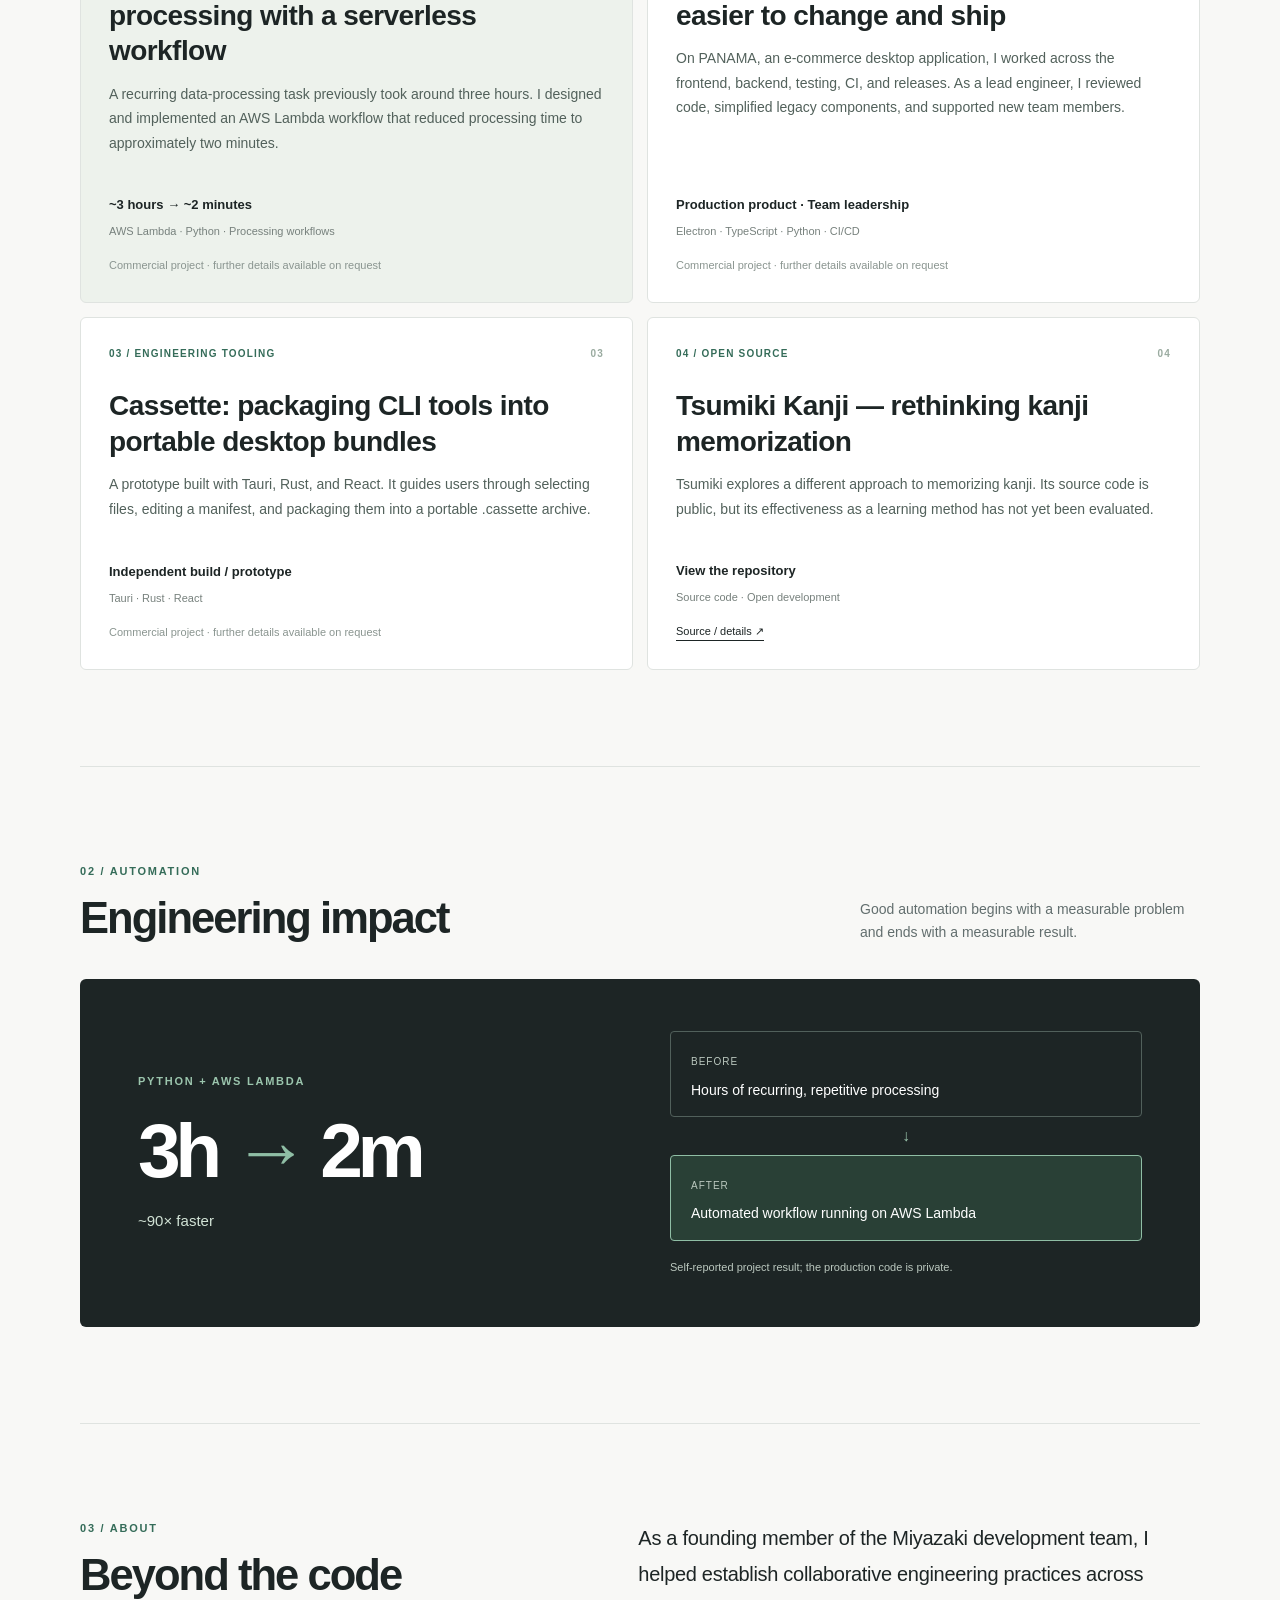
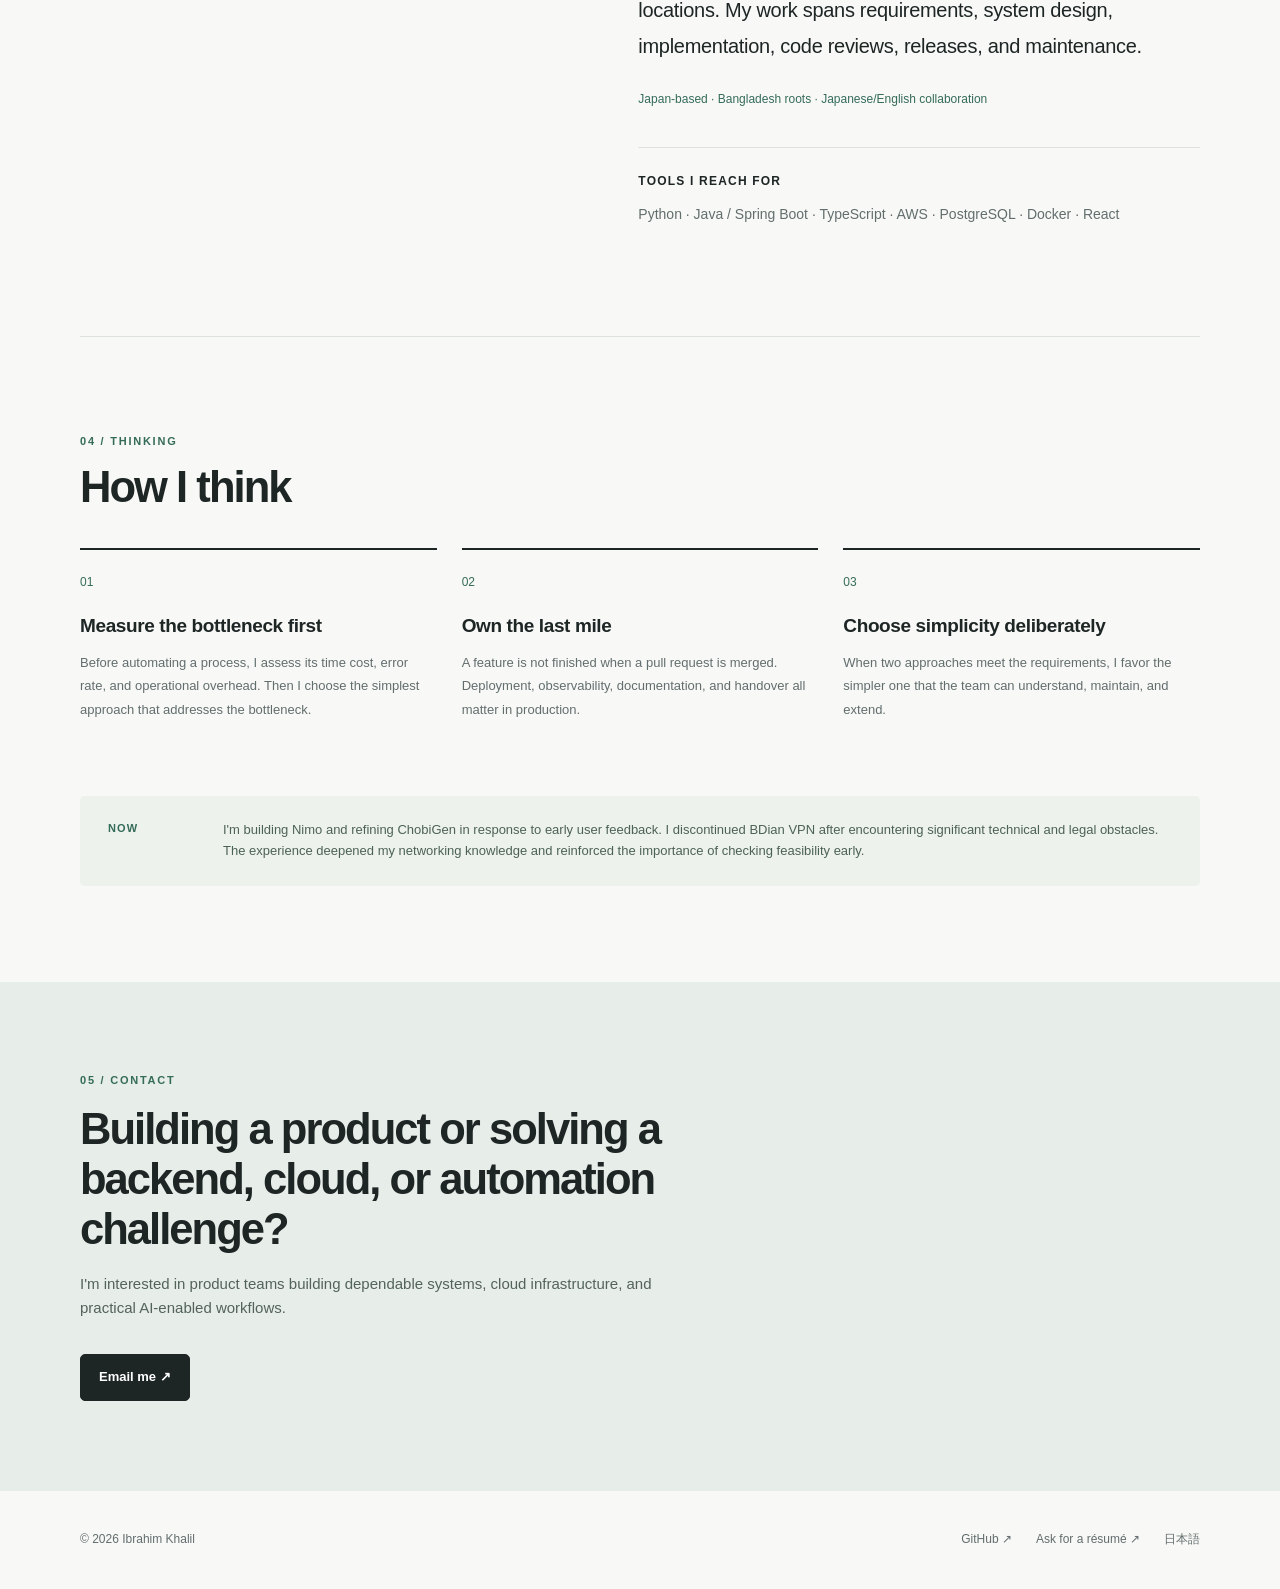
==== commit ee34bf2c: "Polish English and Japanese portfolio copy" ====
--- a/index.html
+++ b/index.html
@@ -3,7 +3,7 @@
 <head>
 <meta charset="utf-8"><meta name="viewport" content="width=device-width,initial-scale=1">
 <meta name="theme-color" content="#f8f8f6"><meta name="color-scheme" content="light">
-<meta name="description" content="I'm Ibrahim Khalil — a backend-leaning full-stack engineer working across products, automation, and cloud infrastructure. I care about what ships, how reliably it runs, and the problems it removes.">
+<meta name="description" content="I'm Ibrahim Khalil, a software engineer focused on backend systems, full-stack products, automation, and cloud infrastructure. I care about delivering reliable software that solves real problems.">
 <link rel="icon" href="assets/img/favicon_16x16.png" sizes="16x16">
 <link rel="canonical" href="https://onucsecu2.github.io/">
 <link rel="alternate" hreflang="en" href="https://onucsecu2.github.io/">
@@ -14,11 +14,11 @@
 <body>
 <a class="skip" href="#main">Skip to content</a>
 <header class="site-header wrap"><a class="identity" href="#top" aria-label="Ibrahim Khalil home"><span class="identity-mark">ik<span class="dot">.</span></span><span class="identity-name">Ibrahim Khalil</span></a><nav class="nav" aria-label="Main navigation"><a href="#work">Work</a><a href="#automation">Automation</a><a href="#about">About</a><a href="#notes">Notes</a></nav><div class="lang" aria-label="Language"><a href="index.html" lang="en" aria-current="page">EN</a><span aria-hidden="true">/</span><a href="jp.html" lang="ja">JP</a></div></header>
-<main id="main"><section class="hero wrap" id="top"><div class="hero-copy"><p class="eyebrow"><span class="live-dot"></span>SOFTWARE ENGINEER · MIYAZAKI, JAPAN</p><h1>I build systems that make complex work simpler.</h1><p class="hero-intro">I'm Ibrahim Khalil — a backend-leaning full-stack engineer working across products, automation, and cloud infrastructure. I care about what ships, how reliably it runs, and the problems it removes.</p><div class="hero-actions"><a class="button button-dark" href="#work">Explore selected work <span aria-hidden="true">↗</span></a><a class="button button-light" href="mailto:onucsecu@gmail.com">Let's talk <span aria-hidden="true">↗</span></a></div><p class="availability"><span aria-hidden="true">●</span> Open to remote, engineering-focused opportunities</p></div><figure class="portrait"><img src="assets/img/dp.jpg" width="480" height="550" alt="Portrait of Ibrahim Khalil" loading="eager"><figcaption>MIYAZAKI, JP <span aria-hidden="true">↗</span></figcaption></figure></section>
-<section class="section wrap" id="work"><div class="section-head"><div><p class="section-index">01 / WORK</p><h2>Selected work</h2></div><p>Commercial engineering work and independent products at different stages. Work in progress is labeled.</p></div><div class="work-grid"><article class="work-card"><div class="card-top"><span>01 / LEARNING PRODUCT</span><span aria-hidden="true">01</span></div><h3>Nimo — Japanese for real situations</h3><p class="card-desc">Building a Japanese-learning experience that connects language-learning principles with everyday conversations and practical situations. The goal is to help learners understand, remember and use Japanese beyond a vocabulary list.</p><div class="work-card-bottom"><strong>In development · Learning approach being explored</strong><span class="stack">Japanese learning · Curriculum · Product design</span><span class="source-muted">Learning effectiveness not yet validated</span></div></article><article class="work-card"><div class="card-top"><span>02 / PRODUCT DISCOVERY</span><span aria-hidden="true">02</span></div><h3>ChobiGen — rebuilding around user needs</h3><p class="card-desc">An AI-assisted product-image project for online sellers. Early positive feedback prompted me to study how people actually work and what they need. I'm revisiting the product direction instead of claiming product-market fit.</p><div class="work-card-bottom"><strong>Reworking · Early positive feedback</strong><span class="stack">AI imagery · User research · Product iteration</span><span class="source-muted">Feedback is qualitative; no adoption metrics claimed</span></div></article><article class="work-card highlight"><div class="card-top"><span>01 / PRODUCTION AUTOMATION</span><span aria-hidden="true">01</span></div><h3>Replacing hours of repetitive processing with a serverless workflow</h3><p class="card-desc">A recurring data-processing task took roughly three hours. I designed and implemented an AWS Lambda-based approach that reduced the run to approximately two minutes.</p><div class="work-card-bottom"><strong>~3 hours → ~2 minutes</strong><span class="stack">AWS Lambda · Python · Processing workflows</span><span class="source-muted">Commercial work · details available on request</span></div></article><article class="work-card "><div class="card-top"><span>02 / PRODUCT ENGINEERING</span><span aria-hidden="true">02</span></div><h3>Making a mature desktop product easier to change and ship</h3><p class="card-desc">On PANAMA, an e-commerce desktop application, I worked across frontend, backend, testing, CI and releases. As a lead engineer I reviewed code, reduced legacy complexity and helped engineers onboard.</p><div class="work-card-bottom"><strong>Production product · Team leadership</strong><span class="stack">Electron · TypeScript · Python · CI/CD</span><span class="source-muted">Commercial work · details available on request</span></div></article><article class="work-card "><div class="card-top"><span>03 / ENGINEERING TOOLING</span><span aria-hidden="true">03</span></div><h3>Cassette: packaging CLI tools into portable desktop bundles</h3><p class="card-desc">A personal experiment built with Tauri, Rust and React: a guided workflow for choosing files, editing a manifest and packaging a distributable .cassette archive.</p><div class="work-card-bottom"><strong>Independent build / prototype</strong><span class="stack">Tauri · Rust · React</span><span class="source-muted">Commercial work · details available on request</span></div></article><article class="work-card "><div class="card-top"><span>04 / OPEN SOURCE</span><span aria-hidden="true">04</span></div><h3>Tsumiki Kanji — rethinking kanji memorization</h3><p class="card-desc">Exploring a different approach to remembering kanji. The implementation is public, but its learning effectiveness has not been independently established.</p><div class="work-card-bottom"><strong>View the repository</strong><span class="stack">Source code · Open development</span><a class="source-link" href="https://github.com/onucsecu2/tsumiki" target="_blank" rel="noopener noreferrer">Source / details ↗</a></div></article></div></section>
-<section class="section wrap" id="automation"><div class="section-head"><div><p class="section-index">02 / AUTOMATION</p><h2>Engineering impact</h2></div><p>A process is only improved when the result is observable.</p></div><div class="impact"><div class="impact-number"><span class="impact-kicker">PYTHON + AWS LAMBDA</span><strong>3h <span aria-hidden="true">→</span> 2m</strong><span>~90× faster</span></div><div class="impact-flow"><div class="flow-step"><small>Before</small><p>Hours of recurring, repetitive processing</p></div><span class="flow-arrow" aria-hidden="true">↓</span><div class="flow-step after"><small>After</small><p>Automated workflow running on AWS Lambda</p></div><p class="proof-note">Reported project outcome; underlying production code is private.</p></div></div></section>
-<section class="section about-section wrap" id="about"><div><p class="section-index">03 / ABOUT</p><h2>Beyond the code</h2></div><div class="about-copy"><p>I helped establish the Miyazaki development team and grew into engineering leadership across distributed delivery. My work spans requirements, architecture, implementation, reviews, releases and maintenance — collaborating across languages and time zones.</p><p class="aside">Japan-based · Bangladesh roots · Japanese/English collaboration</p><div class="stack-block"><h3>Tools I reach for</h3><p>Python · Java / Spring Boot · TypeScript · AWS · PostgreSQL · Docker · React</p></div></div></section>
-<section class="section wrap" id="notes"><div class="section-head"><div><p class="section-index">04 / THINKING</p><h2>How I think</h2></div></div><div class="notes-grid"><article class="note"><span>01</span><h3>Measure the bottleneck first</h3><p>An automation is worthwhile when it removes a real constraint. I look for baseline time, error rate and operational overhead before selecting tools.</p></article><article class="note"><span>02</span><h3>Own the last mile</h3><p>A feature is not finished at the pull request. Deployment, observability, documentation and handoff determine whether it survives production.</p></article><article class="note"><span>03</span><h3>Choose simplicity deliberately</h3><p>I prefer a small, well-understood solution over a fashionable stack when both meet the same requirements.</p></article></div><div class="now"><span class="now-label">Now</span><p>Currently building Nimo and revisiting ChobiGen based on initial user feedback. I stopped BDian VPN after encountering substantial implementation and legal constraints; it taught me about networking and the value of early feasibility checks.</p></div></section>
-<section class="contact-section" id="contact"><div class="wrap contact-inner"><p class="section-index">05 / CONTACT</p><h2>Have a backend, cloud or automation problem worth solving?</h2><p>I'm especially interested in product teams working on durable systems, infrastructure and AI-enabled workflows.</p><a class="button button-dark" href="mailto:onucsecu@gmail.com">Email me ↗</a></div></section></main>
+<main id="main"><section class="hero wrap" id="top"><div class="hero-copy"><p class="eyebrow"><span class="live-dot"></span>SOFTWARE ENGINEER · MIYAZAKI, JAPAN</p><h1>I build reliable software that makes complex work simpler.</h1><p class="hero-intro">I'm Ibrahim Khalil, a software engineer focused on backend systems, full-stack products, automation, and cloud infrastructure. I care about delivering reliable software that solves real problems.</p><div class="hero-actions"><a class="button button-dark" href="#work">Explore selected work <span aria-hidden="true">↗</span></a><a class="button button-light" href="mailto:onucsecu@gmail.com">Let's talk <span aria-hidden="true">↗</span></a></div><p class="availability"><span aria-hidden="true">●</span> Interested in remote roles focused on hands-on engineering</p></div><figure class="portrait"><img src="assets/img/dp.jpg" width="480" height="550" alt="Portrait of Ibrahim Khalil" loading="eager"><figcaption>MIYAZAKI, JP <span aria-hidden="true">↗</span></figcaption></figure></section>
+<section class="section wrap" id="work"><div class="section-head"><div><p class="section-index">01 / WORK</p><h2>Selected work</h2></div><p>Selected professional work and independent projects, with each project's stage clearly identified.</p></div><div class="work-grid"><article class="work-card"><div class="card-top"><span>01 / LEARNING PRODUCT</span><span aria-hidden="true">01</span></div><h3>Nimo — Japanese for real situations</h3><p class="card-desc">I'm developing a Japanese-learning experience that connects evidence-informed teaching principles with everyday situations. The aim is to help learners understand, retain, and use Japanese in real conversations.</p><div class="work-card-bottom"><strong>In development · Learning approach being explored</strong><span class="stack">Japanese learning · Curriculum · Product design</span><span class="source-muted">Learning outcomes have not yet been validated</span></div></article><article class="work-card"><div class="card-top"><span>02 / PRODUCT DISCOVERY</span><span aria-hidden="true">02</span></div><h3>ChobiGen — rebuilding around user needs</h3><p class="card-desc">I'm revisiting this AI-assisted product-image project for online sellers after receiving encouraging early feedback. Understanding how people work and what they need is shaping the next iteration.</p><div class="work-card-bottom"><strong>In development · Informed by early feedback</strong><span class="stack">AI imagery · User research · Product iteration</span><span class="source-muted">Early feedback is qualitative; usage metrics are not yet available</span></div></article><article class="work-card highlight"><div class="card-top"><span>01 / PRODUCTION AUTOMATION</span><span aria-hidden="true">01</span></div><h3>Replacing hours of repetitive processing with a serverless workflow</h3><p class="card-desc">A recurring data-processing task previously took around three hours. I designed and implemented an AWS Lambda workflow that reduced processing time to approximately two minutes.</p><div class="work-card-bottom"><strong>~3 hours → ~2 minutes</strong><span class="stack">AWS Lambda · Python · Processing workflows</span><span class="source-muted">Commercial project · further details available on request</span></div></article><article class="work-card "><div class="card-top"><span>02 / PRODUCT ENGINEERING</span><span aria-hidden="true">02</span></div><h3>Making a mature desktop product easier to change and ship</h3><p class="card-desc">On PANAMA, an e-commerce desktop application, I worked across the frontend, backend, testing, CI, and releases. As a lead engineer, I reviewed code, simplified legacy components, and supported new team members.</p><div class="work-card-bottom"><strong>Production product · Team leadership</strong><span class="stack">Electron · TypeScript · Python · CI/CD</span><span class="source-muted">Commercial project · further details available on request</span></div></article><article class="work-card "><div class="card-top"><span>03 / ENGINEERING TOOLING</span><span aria-hidden="true">03</span></div><h3>Cassette: packaging CLI tools into portable desktop bundles</h3><p class="card-desc">A prototype built with Tauri, Rust, and React. It guides users through selecting files, editing a manifest, and packaging them into a portable .cassette archive.</p><div class="work-card-bottom"><strong>Independent build / prototype</strong><span class="stack">Tauri · Rust · React</span><span class="source-muted">Commercial project · further details available on request</span></div></article><article class="work-card "><div class="card-top"><span>04 / OPEN SOURCE</span><span aria-hidden="true">04</span></div><h3>Tsumiki Kanji — rethinking kanji memorization</h3><p class="card-desc">Tsumiki explores a different approach to memorizing kanji. Its source code is public, but its effectiveness as a learning method has not yet been evaluated.</p><div class="work-card-bottom"><strong>View the repository</strong><span class="stack">Source code · Open development</span><a class="source-link" href="https://github.com/onucsecu2/tsumiki" target="_blank" rel="noopener noreferrer">Source / details ↗</a></div></article></div></section>
+<section class="section wrap" id="automation"><div class="section-head"><div><p class="section-index">02 / AUTOMATION</p><h2>Engineering impact</h2></div><p>Good automation begins with a measurable problem and ends with a measurable result.</p></div><div class="impact"><div class="impact-number"><span class="impact-kicker">PYTHON + AWS LAMBDA</span><strong>3h <span aria-hidden="true">→</span> 2m</strong><span>~90× faster</span></div><div class="impact-flow"><div class="flow-step"><small>Before</small><p>Hours of recurring, repetitive processing</p></div><span class="flow-arrow" aria-hidden="true">↓</span><div class="flow-step after"><small>After</small><p>Automated workflow running on AWS Lambda</p></div><p class="proof-note">Self-reported project result; the production code is private.</p></div></div></section>
+<section class="section about-section wrap" id="about"><div><p class="section-index">03 / ABOUT</p><h2>Beyond the code</h2></div><div class="about-copy"><p>As a founding member of the Miyazaki development team, I helped establish collaborative engineering practices across locations. My work spans requirements, system design, implementation, code reviews, releases, and maintenance.</p><p class="aside">Japan-based · Bangladesh roots · Japanese/English collaboration</p><div class="stack-block"><h3>Tools I reach for</h3><p>Python · Java / Spring Boot · TypeScript · AWS · PostgreSQL · Docker · React</p></div></div></section>
+<section class="section wrap" id="notes"><div class="section-head"><div><p class="section-index">04 / THINKING</p><h2>How I think</h2></div></div><div class="notes-grid"><article class="note"><span>01</span><h3>Measure the bottleneck first</h3><p>Before automating a process, I assess its time cost, error rate, and operational overhead. Then I choose the simplest approach that addresses the bottleneck.</p></article><article class="note"><span>02</span><h3>Own the last mile</h3><p>A feature is not finished when a pull request is merged. Deployment, observability, documentation, and handover all matter in production.</p></article><article class="note"><span>03</span><h3>Choose simplicity deliberately</h3><p>When two approaches meet the requirements, I favor the simpler one that the team can understand, maintain, and extend.</p></article></div><div class="now"><span class="now-label">Now</span><p>I'm building Nimo and refining ChobiGen in response to early user feedback. I discontinued BDian VPN after encountering significant technical and legal obstacles. The experience deepened my networking knowledge and reinforced the importance of checking feasibility early.</p></div></section>
+<section class="contact-section" id="contact"><div class="wrap contact-inner"><p class="section-index">05 / CONTACT</p><h2>Building a product or solving a backend, cloud, or automation challenge?</h2><p>I'm interested in product teams building dependable systems, cloud infrastructure, and practical AI-enabled workflows.</p><a class="button button-dark" href="mailto:onucsecu@gmail.com">Email me ↗</a></div></section></main>
 <footer class="wrap footer"><span>© <span id="year">2026</span> Ibrahim Khalil</span><div><a href="https://github.com/onucsecu2" target="_blank" rel="noopener noreferrer">GitHub ↗</a><a href="mailto:onucsecu@gmail.com?subject=Resume%20request">Ask for a résumé ↗</a><a href="jp.html" lang="ja">日本語</a></div></footer><script src="assets/js/site.js" defer></script>
 </body></html>
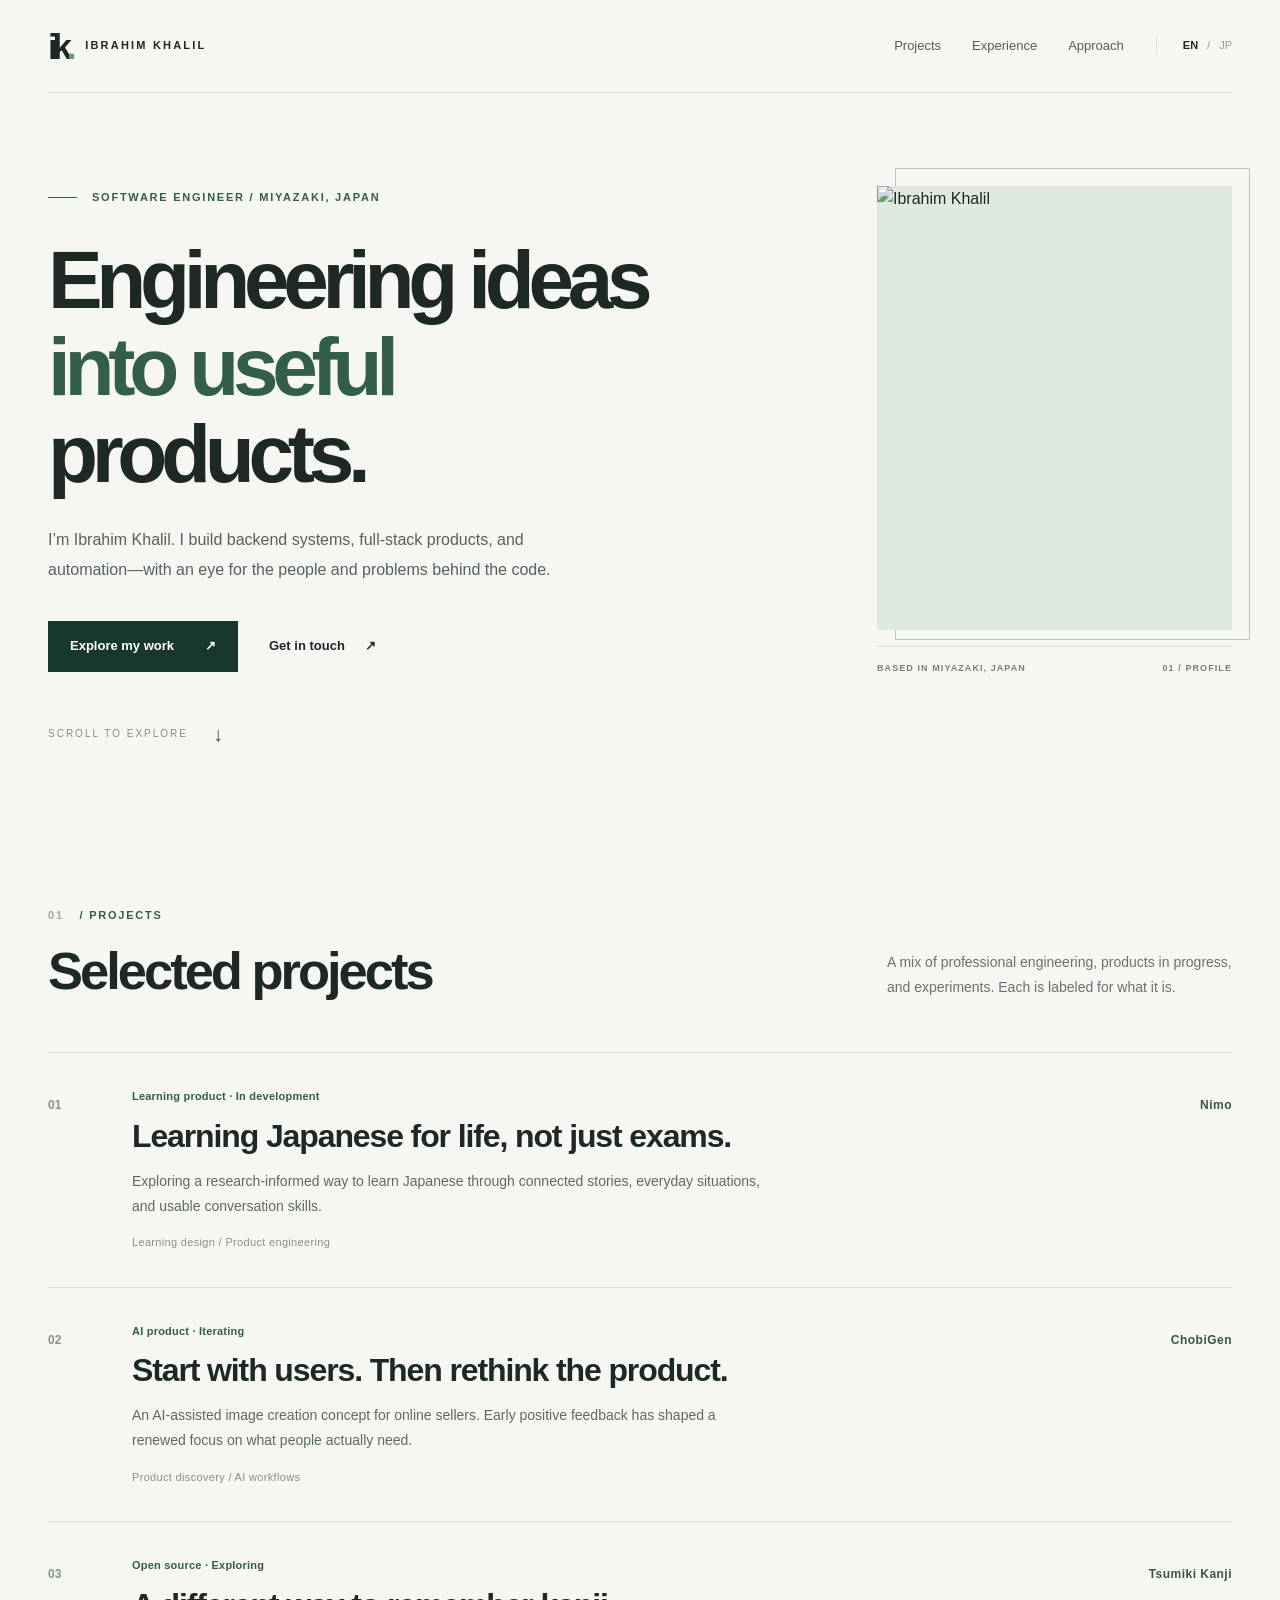
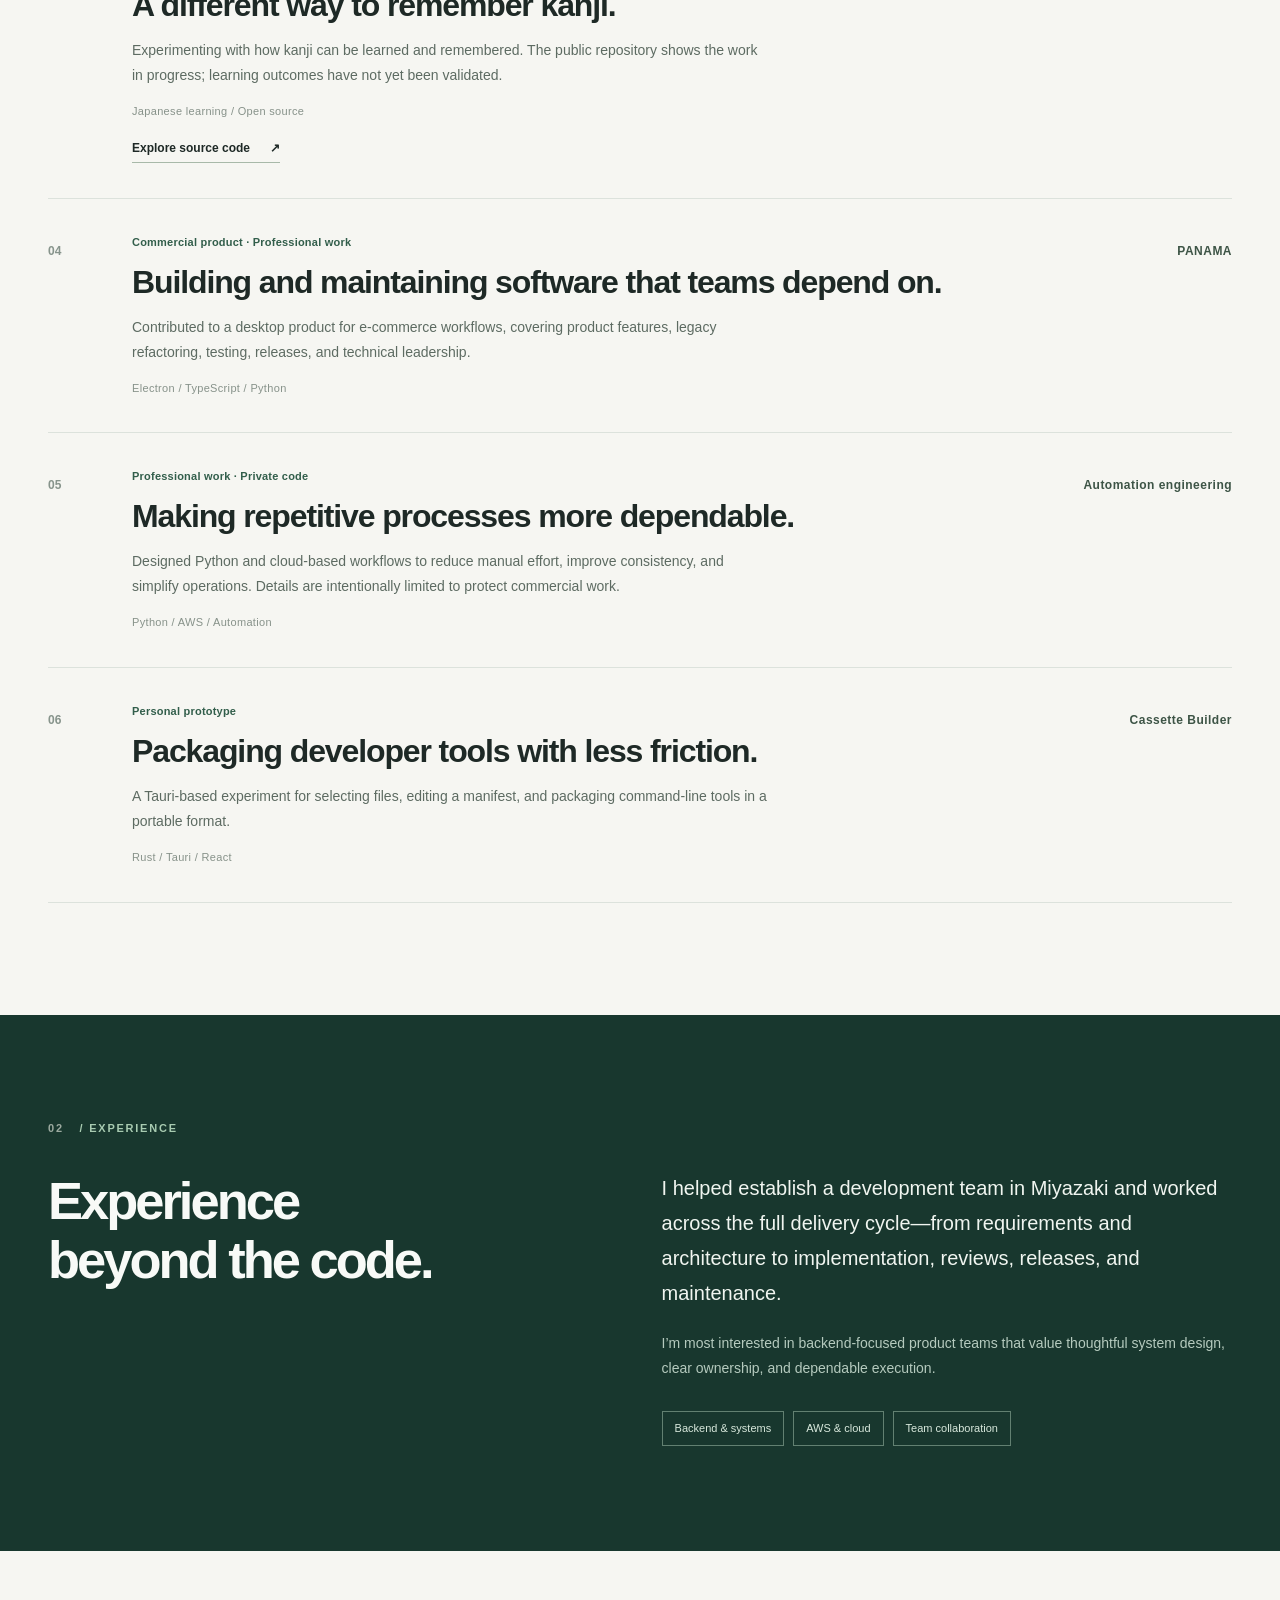
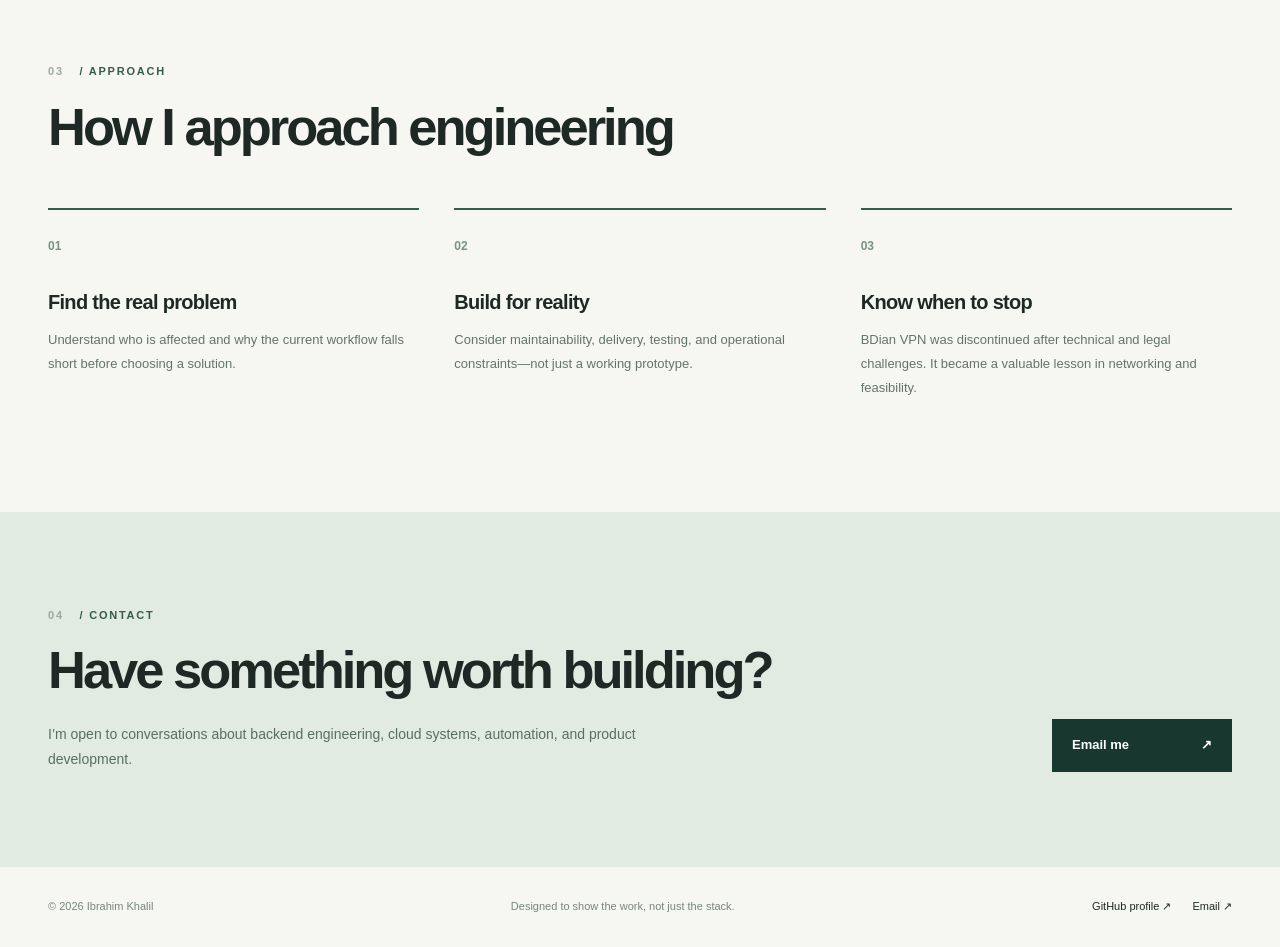
==== commit 70f6da03: "Replace broken portfolio layout with responsive editorial redesign; remove processing-time claims" ====
--- a/index.html
+++ b/index.html
@@ -1,10 +1,11 @@
 <!doctype html>
 <html lang="en">
 <head>
-<meta charset="utf-8"><meta name="viewport" content="width=device-width,initial-scale=1">
-<meta name="theme-color" content="#f8f8f6"><meta name="color-scheme" content="light">
-<meta name="description" content="I'm Ibrahim Khalil, a software engineer focused on backend systems, full-stack products, automation, and cloud infrastructure. I care about delivering reliable software that solves real problems.">
-<link rel="icon" href="assets/img/favicon_16x16.png" sizes="16x16">
+<meta charset="utf-8">
+<meta name="viewport" content="width=device-width, initial-scale=1">
+<meta name="theme-color" content="#f6f6f2">
+<meta name="description" content="I’m Ibrahim Khalil. I build backend systems, full-stack products, and automation—with an eye for the people and problems behind the code.">
+<link rel="icon" type="image/png" href="assets/img/favicon_16x16.png">
 <link rel="canonical" href="https://onucsecu2.github.io/">
 <link rel="alternate" hreflang="en" href="https://onucsecu2.github.io/">
 <link rel="alternate" hreflang="ja" href="https://onucsecu2.github.io/jp.html">
@@ -13,12 +14,27 @@
 </head>
 <body>
 <a class="skip" href="#main">Skip to content</a>
-<header class="site-header wrap"><a class="identity" href="#top" aria-label="Ibrahim Khalil home"><span class="identity-mark">ik<span class="dot">.</span></span><span class="identity-name">Ibrahim Khalil</span></a><nav class="nav" aria-label="Main navigation"><a href="#work">Work</a><a href="#automation">Automation</a><a href="#about">About</a><a href="#notes">Notes</a></nav><div class="lang" aria-label="Language"><a href="index.html" lang="en" aria-current="page">EN</a><span aria-hidden="true">/</span><a href="jp.html" lang="ja">JP</a></div></header>
-<main id="main"><section class="hero wrap" id="top"><div class="hero-copy"><p class="eyebrow"><span class="live-dot"></span>SOFTWARE ENGINEER · MIYAZAKI, JAPAN</p><h1>I build reliable software that makes complex work simpler.</h1><p class="hero-intro">I'm Ibrahim Khalil, a software engineer focused on backend systems, full-stack products, automation, and cloud infrastructure. I care about delivering reliable software that solves real problems.</p><div class="hero-actions"><a class="button button-dark" href="#work">Explore selected work <span aria-hidden="true">↗</span></a><a class="button button-light" href="mailto:onucsecu@gmail.com">Let's talk <span aria-hidden="true">↗</span></a></div><p class="availability"><span aria-hidden="true">●</span> Interested in remote roles focused on hands-on engineering</p></div><figure class="portrait"><img src="assets/img/dp.jpg" width="480" height="550" alt="Portrait of Ibrahim Khalil" loading="eager"><figcaption>MIYAZAKI, JP <span aria-hidden="true">↗</span></figcaption></figure></section>
-<section class="section wrap" id="work"><div class="section-head"><div><p class="section-index">01 / WORK</p><h2>Selected work</h2></div><p>Selected professional work and independent projects, with each project's stage clearly identified.</p></div><div class="work-grid"><article class="work-card"><div class="card-top"><span>01 / LEARNING PRODUCT</span><span aria-hidden="true">01</span></div><h3>Nimo — Japanese for real situations</h3><p class="card-desc">I'm developing a Japanese-learning experience that connects evidence-informed teaching principles with everyday situations. The aim is to help learners understand, retain, and use Japanese in real conversations.</p><div class="work-card-bottom"><strong>In development · Learning approach being explored</strong><span class="stack">Japanese learning · Curriculum · Product design</span><span class="source-muted">Learning outcomes have not yet been validated</span></div></article><article class="work-card"><div class="card-top"><span>02 / PRODUCT DISCOVERY</span><span aria-hidden="true">02</span></div><h3>ChobiGen — rebuilding around user needs</h3><p class="card-desc">I'm revisiting this AI-assisted product-image project for online sellers after receiving encouraging early feedback. Understanding how people work and what they need is shaping the next iteration.</p><div class="work-card-bottom"><strong>In development · Informed by early feedback</strong><span class="stack">AI imagery · User research · Product iteration</span><span class="source-muted">Early feedback is qualitative; usage metrics are not yet available</span></div></article><article class="work-card highlight"><div class="card-top"><span>01 / PRODUCTION AUTOMATION</span><span aria-hidden="true">01</span></div><h3>Replacing hours of repetitive processing with a serverless workflow</h3><p class="card-desc">A recurring data-processing task previously took around three hours. I designed and implemented an AWS Lambda workflow that reduced processing time to approximately two minutes.</p><div class="work-card-bottom"><strong>~3 hours → ~2 minutes</strong><span class="stack">AWS Lambda · Python · Processing workflows</span><span class="source-muted">Commercial project · further details available on request</span></div></article><article class="work-card "><div class="card-top"><span>02 / PRODUCT ENGINEERING</span><span aria-hidden="true">02</span></div><h3>Making a mature desktop product easier to change and ship</h3><p class="card-desc">On PANAMA, an e-commerce desktop application, I worked across the frontend, backend, testing, CI, and releases. As a lead engineer, I reviewed code, simplified legacy components, and supported new team members.</p><div class="work-card-bottom"><strong>Production product · Team leadership</strong><span class="stack">Electron · TypeScript · Python · CI/CD</span><span class="source-muted">Commercial project · further details available on request</span></div></article><article class="work-card "><div class="card-top"><span>03 / ENGINEERING TOOLING</span><span aria-hidden="true">03</span></div><h3>Cassette: packaging CLI tools into portable desktop bundles</h3><p class="card-desc">A prototype built with Tauri, Rust, and React. It guides users through selecting files, editing a manifest, and packaging them into a portable .cassette archive.</p><div class="work-card-bottom"><strong>Independent build / prototype</strong><span class="stack">Tauri · Rust · React</span><span class="source-muted">Commercial project · further details available on request</span></div></article><article class="work-card "><div class="card-top"><span>04 / OPEN SOURCE</span><span aria-hidden="true">04</span></div><h3>Tsumiki Kanji — rethinking kanji memorization</h3><p class="card-desc">Tsumiki explores a different approach to memorizing kanji. Its source code is public, but its effectiveness as a learning method has not yet been evaluated.</p><div class="work-card-bottom"><strong>View the repository</strong><span class="stack">Source code · Open development</span><a class="source-link" href="https://github.com/onucsecu2/tsumiki" target="_blank" rel="noopener noreferrer">Source / details ↗</a></div></article></div></section>
-<section class="section wrap" id="automation"><div class="section-head"><div><p class="section-index">02 / AUTOMATION</p><h2>Engineering impact</h2></div><p>Good automation begins with a measurable problem and ends with a measurable result.</p></div><div class="impact"><div class="impact-number"><span class="impact-kicker">PYTHON + AWS LAMBDA</span><strong>3h <span aria-hidden="true">→</span> 2m</strong><span>~90× faster</span></div><div class="impact-flow"><div class="flow-step"><small>Before</small><p>Hours of recurring, repetitive processing</p></div><span class="flow-arrow" aria-hidden="true">↓</span><div class="flow-step after"><small>After</small><p>Automated workflow running on AWS Lambda</p></div><p class="proof-note">Self-reported project result; the production code is private.</p></div></div></section>
-<section class="section about-section wrap" id="about"><div><p class="section-index">03 / ABOUT</p><h2>Beyond the code</h2></div><div class="about-copy"><p>As a founding member of the Miyazaki development team, I helped establish collaborative engineering practices across locations. My work spans requirements, system design, implementation, code reviews, releases, and maintenance.</p><p class="aside">Japan-based · Bangladesh roots · Japanese/English collaboration</p><div class="stack-block"><h3>Tools I reach for</h3><p>Python · Java / Spring Boot · TypeScript · AWS · PostgreSQL · Docker · React</p></div></div></section>
-<section class="section wrap" id="notes"><div class="section-head"><div><p class="section-index">04 / THINKING</p><h2>How I think</h2></div></div><div class="notes-grid"><article class="note"><span>01</span><h3>Measure the bottleneck first</h3><p>Before automating a process, I assess its time cost, error rate, and operational overhead. Then I choose the simplest approach that addresses the bottleneck.</p></article><article class="note"><span>02</span><h3>Own the last mile</h3><p>A feature is not finished when a pull request is merged. Deployment, observability, documentation, and handover all matter in production.</p></article><article class="note"><span>03</span><h3>Choose simplicity deliberately</h3><p>When two approaches meet the requirements, I favor the simpler one that the team can understand, maintain, and extend.</p></article></div><div class="now"><span class="now-label">Now</span><p>I'm building Nimo and refining ChobiGen in response to early user feedback. I discontinued BDian VPN after encountering significant technical and legal obstacles. The experience deepened my networking knowledge and reinforced the importance of checking feasibility early.</p></div></section>
-<section class="contact-section" id="contact"><div class="wrap contact-inner"><p class="section-index">05 / CONTACT</p><h2>Building a product or solving a backend, cloud, or automation challenge?</h2><p>I'm interested in product teams building dependable systems, cloud infrastructure, and practical AI-enabled workflows.</p><a class="button button-dark" href="mailto:onucsecu@gmail.com">Email me ↗</a></div></section></main>
-<footer class="wrap footer"><span>© <span id="year">2026</span> Ibrahim Khalil</span><div><a href="https://github.com/onucsecu2" target="_blank" rel="noopener noreferrer">GitHub ↗</a><a href="mailto:onucsecu@gmail.com?subject=Resume%20request">Ask for a résumé ↗</a><a href="jp.html" lang="ja">日本語</a></div></footer><script src="assets/js/site.js" defer></script>
+<header class="header shell">
+  <a class="brand" href="#top" aria-label="Ibrahim Khalil"><span class="brand-icon">i<span>k</span><em>.</em></span><span class="brand-name">IBRAHIM KHALIL</span></a>
+  <nav class="navigation" aria-label="Main navigation"><a href="#projects">Projects</a><a href="#experience">Experience</a><a href="#approach">Approach</a></nav>
+  <div class="languages"><a href="index.html" lang="en" aria-current="page">EN</a><span>/</span><a href="jp.html" lang="ja" >JP</a></div>
+</header>
+<main id="main">
+<section class="hero shell" id="top">
+  <div class="hero-info"><div class="eyebrow"><span class="eyebrow-line"></span>SOFTWARE ENGINEER  /  MIYAZAKI, JAPAN</div>
+    <h1><span>Engineering ideas</span><span>into useful</span><span>products.</span></h1>
+    <p class="hero-description">I’m Ibrahim Khalil. I build backend systems, full-stack products, and automation—with an eye for the people and problems behind the code.</p>
+    <div class="hero-buttons"><a class="primary-link" href="#projects">Explore my work<span aria-hidden="true">↗</span></a><a class="text-link" href="mailto:onucsecu@gmail.com">Get in touch<span aria-hidden="true">↗</span></a></div>
+  </div>
+  <aside class="hero-visual" aria-label="Profile photo"><div class="image-frame"><img src="assets/img/dp.jpg" width="480" height="580" alt="Ibrahim Khalil"></div><div class="photo-meta"><span>BASED IN MIYAZAKI, JAPAN</span><span>01 / PROFILE</span></div></aside>
+  <div class="scroll-note" aria-hidden="true">SCROLL TO EXPLORE <span>↓</span></div>
+</section>
+<section id="projects" class="section shell"><div class="section-heading"><div><div class="section-label"><span>01</span> / PROJECTS</div><h2>Selected projects</h2></div><p>A mix of professional engineering, products in progress, and experiments. Each is labeled for what it is.</p></div>
+<div class="project-list"><article class="project"><div class="project-number">01</div><div class="project-main"><div class="project-tag">Learning product · In development</div><h3>Learning Japanese for life, not just exams.</h3><p>Exploring a research-informed way to learn Japanese through connected stories, everyday situations, and usable conversation skills.</p><div class="project-tools">Learning design / Product engineering</div></div><div class="project-name">Nimo</div></article><article class="project"><div class="project-number">02</div><div class="project-main"><div class="project-tag">AI product · Iterating</div><h3>Start with users. Then rethink the product.</h3><p>An AI-assisted image creation concept for online sellers. Early positive feedback has shaped a renewed focus on what people actually need.</p><div class="project-tools">Product discovery / AI workflows</div></div><div class="project-name">ChobiGen</div></article><article class="project"><div class="project-number">03</div><div class="project-main"><div class="project-tag">Open source · Exploring</div><h3>A different way to remember kanji.</h3><p>Experimenting with how kanji can be learned and remembered. The public repository shows the work in progress; learning outcomes have not yet been validated.</p><div class="project-tools">Japanese learning / Open source</div><a class="project-link" href="https://github.com/onucsecu2/tsumiki" target="_blank" rel="noopener noreferrer">Explore source code <span aria-hidden="true">↗</span></a></div><div class="project-name">Tsumiki Kanji</div></article><article class="project"><div class="project-number">04</div><div class="project-main"><div class="project-tag">Commercial product · Professional work</div><h3>Building and maintaining software that teams depend on.</h3><p>Contributed to a desktop product for e-commerce workflows, covering product features, legacy refactoring, testing, releases, and technical leadership.</p><div class="project-tools">Electron / TypeScript / Python</div></div><div class="project-name">PANAMA</div></article><article class="project"><div class="project-number">05</div><div class="project-main"><div class="project-tag">Professional work · Private code</div><h3>Making repetitive processes more dependable.</h3><p>Designed Python and cloud-based workflows to reduce manual effort, improve consistency, and simplify operations. Details are intentionally limited to protect commercial work.</p><div class="project-tools">Python / AWS / Automation</div></div><div class="project-name">Automation engineering</div></article><article class="project"><div class="project-number">06</div><div class="project-main"><div class="project-tag">Personal prototype</div><h3>Packaging developer tools with less friction.</h3><p>A Tauri-based experiment for selecting files, editing a manifest, and packaging command-line tools in a portable format.</p><div class="project-tools">Rust / Tauri / React</div></div><div class="project-name">Cassette Builder</div></article></div></section>
+<section id="experience" class="experience-section"><div class="shell experience-inner"><div class="section-label"><span>02</span> / EXPERIENCE</div><div class="experience-grid"><h2>Experience beyond the code.</h2><div><p class="experience-lead">I helped establish a development team in Miyazaki and worked across the full delivery cycle—from requirements and architecture to implementation, reviews, releases, and maintenance.</p><p class="experience-support">I’m most interested in backend-focused product teams that value thoughtful system design, clear ownership, and dependable execution.</p><div class="experience-tags"><span>Backend & systems</span><span>AWS & cloud</span><span>Team collaboration</span></div></div></div></div></section>
+<section id="approach" class="section shell"><div class="section-heading"><div><div class="section-label"><span>03</span> / APPROACH</div><h2>How I approach engineering</h2></div></div><div class="principles"><article><span class="principle-index">01</span><h3>Find the real problem</h3><p>Understand who is affected and why the current workflow falls short before choosing a solution.</p></article><article><span class="principle-index">02</span><h3>Build for reality</h3><p>Consider maintainability, delivery, testing, and operational constraints—not just a working prototype.</p></article><article><span class="principle-index">03</span><h3>Know when to stop</h3><p>BDian VPN was discontinued after technical and legal challenges. It became a valuable lesson in networking and feasibility.</p></article></div></section>
+<section class="contact-band" id="contact"><div class="shell"><div class="section-label"><span>04</span> / CONTACT</div><div class="contact-content"><div><h2>Have something worth building?</h2><p>I’m open to conversations about backend engineering, cloud systems, automation, and product development.</p></div><a class="contact-button" href="mailto:onucsecu@gmail.com">Email me<span aria-hidden="true">↗</span></a></div></div></section>
+</main>
+<footer class="shell footer"><span>© <span id="year">2026</span> Ibrahim Khalil</span><span>Designed to show the work, not just the stack.</span><div><a href="https://github.com/onucsecu2" target="_blank" rel="noopener noreferrer">GitHub profile ↗</a><a href="mailto:onucsecu@gmail.com">Email ↗</a></div></footer>
+<script src="assets/js/site.js" defer></script>
 </body></html>
--- a/assets/css/styles.css
+++ b/assets/css/styles.css
@@ -1 +1 @@
-:root{--bg:#f8f8f6;--paper:#fff;--ink:#1d2525;--muted:#626e6e;--line:#dfe3e0;--accent:#356c59;--pale:#edf2ec}*{box-sizing:border-box}html{scroll-behavior:smooth;scroll-padding-top:90px}body{margin:0;background:var(--bg);color:var(--ink);font-family:Inter,-apple-system,BlinkMacSystemFont,"Segoe UI","Noto Sans JP",sans-serif;line-height:1.6;-webkit-font-smoothing:antialiased}a{color:inherit;text-decoration:none}a:hover{color:var(--accent)}a:focus-visible{outline:3px solid var(--accent);outline-offset:4px}img{max-width:100%;display:block}.wrap{width:min(1120px,calc(100% - 64px));margin-inline:auto}.skip{position:absolute;left:15px;top:-100px;background:#fff;padding:12px;z-index:10}.skip:focus{top:10px}.site-header{height:88px;display:flex;align-items:center;gap:24px;border-bottom:1px solid var(--line)}.identity{display:flex;align-items:center;gap:12px;margin-right:auto;font-size:13px;font-weight:700;letter-spacing:.01em}.identity-mark{font-size:28px;letter-spacing:-.11em;font-weight:800}.dot{color:var(--accent)}.nav{display:flex;gap:28px;font-size:13px;color:#50605a}.lang{display:flex;align-items:center;gap:9px;font-size:12px;color:#7c8883;margin-left:26px}.lang a[aria-current=page]{color:var(--ink);font-weight:800}.hero{display:grid;grid-template-columns:minmax(0,1.5fr) minmax(240px,.75fr);gap:clamp(40px,7vw,105px);align-items:center;min-height:625px;padding-block:95px 112px}.eyebrow,.section-index,.impact-kicker{font-size:11px;font-weight:750;letter-spacing:.16em;color:var(--accent);text-transform:uppercase}.eyebrow{display:flex;align-items:center;gap:10px}.live-dot{display:inline-block;width:8px;height:8px;border-radius:50%;background:var(--accent)}h1,h2,h3,p{margin-top:0}h1{max-width:770px;font-size:clamp(46px,5.55vw,78px);line-height:1.07;letter-spacing:-.06em;font-weight:680;margin:26px 0}h2{font-size:clamp(30px,3.4vw,47px);line-height:1.15;letter-spacing:-.045em;font-weight:650;margin:12px 0 0}h3{letter-spacing:-.02em}.hero-intro{max-width:620px;font-size:17px;line-height:1.8;color:#52605b}.hero-actions{display:flex;gap:12px;flex-wrap:wrap;margin-top:34px}.button{min-height:46px;padding:12px 18px;display:inline-flex;align-items:center;justify-content:center;gap:18px;border:1px solid var(--ink);border-radius:5px;font-size:13px;font-weight:650;transition:transform .2s,background .2s}.button:hover{transform:translateY(-2px)}.button-dark{background:var(--ink);color:#fff}.button-dark:hover{background:var(--accent);border-color:var(--accent);color:#fff}.button-light{background:transparent}.availability{margin:28px 0 0;font-size:12px;color:var(--muted)}.availability span{color:var(--accent);margin-right:6px}.portrait{margin:0;position:relative}.portrait img{width:100%;aspect-ratio:4/5;object-fit:cover;object-position:50% 30%;filter:grayscale(10%);border-radius:4px}.portrait figcaption{display:flex;justify-content:space-between;align-items:center;padding-top:12px;border-top:1px solid var(--line);margin-top:14px;font-size:10px;letter-spacing:.12em;color:var(--muted)}.section{padding-block:96px;border-top:1px solid var(--line)}.section-head{display:flex;align-items:end;justify-content:space-between;gap:32px;margin-bottom:36px}.section-head>p{max-width:340px;color:var(--muted);font-size:14px;margin:0}.work-grid{display:grid;grid-template-columns:repeat(2,minmax(0,1fr));gap:14px}.work-card{min-height:340px;background:#fff;border:1px solid var(--line);border-radius:6px;padding:28px;display:flex;flex-direction:column;transition:transform .2s,border-color .2s}.work-card:hover{transform:translateY(-3px);border-color:#b8c6be}.work-card.highlight{background:var(--pale)}.card-top{display:flex;justify-content:space-between;font-size:10px;font-weight:800;letter-spacing:.12em;color:var(--accent)}.card-top span:last-child{color:#9aaba0}.work-card h3{font-size:clamp(21px,2.2vw,28px);line-height:1.27;margin:26px 0 13px;max-width:460px}.card-desc{font-size:14px;color:#52615b;line-height:1.75}.work-card-bottom{display:flex;flex-direction:column;gap:7px;margin-top:auto;padding-top:26px}.work-card-bottom strong{font-size:13px}.stack{font-size:11px;color:#77817d}.source-link,.source-muted{font-size:11px;margin-top:9px}.source-link{width:max-content;border-bottom:1px solid currentColor}.source-muted{color:#8a9590}.impact{display:grid;grid-template-columns:1fr 1fr;gap:60px;background:var(--ink);color:#fff;border-radius:6px;padding:52px 58px}.impact-kicker{color:#9bc5ad}.impact-number{display:flex;flex-direction:column;gap:15px;justify-content:center}.impact-number strong{font-size:clamp(49px,6vw,84px);letter-spacing:-.07em;line-height:1.15;white-space:nowrap}.impact-number strong span{color:#8fbea5}.impact-number>span:last-child{font-size:15px;color:#d2e3d6}.flow-step{border:1px solid #51605b;padding:15px 20px;border-radius:4px}.flow-step small{font-size:10px;letter-spacing:.1em;color:#bbc8bf;text-transform:uppercase}.flow-step p{font-size:14px;margin:6px 0 0}.flow-step.after{border-color:#8fbea5;background:#294036}.flow-arrow{display:block;text-align:center;color:#9bc5ad;padding:6px}.proof-note{font-size:11px;color:#bbc8bf;line-height:1.5;margin:18px 0 0}.about-section{display:grid;grid-template-columns:1fr 1.15fr;gap:70px}.about-copy>p:first-child{font-size:20px;line-height:1.8;letter-spacing:-.015em}.aside{font-size:12px;color:var(--accent);margin:26px 0}.stack-block{padding-top:24px;border-top:1px solid var(--line);margin-top:38px}.stack-block h3{font-size:12px;text-transform:uppercase;letter-spacing:.1em}.stack-block p{font-size:14px;color:var(--muted)}.notes-grid{display:grid;grid-template-columns:repeat(3,minmax(0,1fr));gap:25px}.note{padding-top:18px;border-top:2px solid var(--ink)}.note>span{font-size:12px;color:var(--accent)}.note h3{font-size:19px;line-height:1.3;margin:20px 0 12px}.note p{font-size:13px;line-height:1.8;color:var(--muted)}.now{margin-top:62px;padding:24px 28px;background:var(--pale);display:grid;grid-template-columns:100px 1fr;gap:15px;border-radius:5px}.now-label{font-size:11px;text-transform:uppercase;font-weight:800;color:var(--accent);letter-spacing:.1em}.now p{font-size:13px;color:#4d6256;margin:0}.contact-section{background:#e7ede8}.contact-inner{padding-block:90px}.contact-inner h2{max-width:760px;margin:15px 0 18px}.contact-inner>p:not(.section-index){font-size:15px;max-width:590px;color:#53635a}.contact-inner .button{margin-top:19px}.footer{min-height:98px;display:flex;align-items:center;justify-content:space-between;gap:25px;font-size:12px;color:var(--muted)}.footer>div{display:flex;flex-wrap:wrap;gap:24px}@media(max-width:800px){.wrap{width:min(100% - 36px,620px)}.site-header{height:75px}.identity-name{display:none}.nav{gap:14px}.lang{margin-left:0}.hero{grid-template-columns:1fr;min-height:auto;padding-block:75px 80px;gap:45px}.portrait{width:min(310px,80%)}.section{padding-block:65px}.section-head{align-items:start;flex-direction:column;gap:16px}.work-grid,.impact,.about-section{grid-template-columns:1fr}.impact{padding:34px;gap:28px}.notes-grid{grid-template-columns:1fr;gap:28px}.now{grid-template-columns:1fr}.footer{padding-block:25px;align-items:start;flex-direction:column}}@media(max-width:450px){.identity-mark{font-size:25px}.nav{gap:10px;font-size:11px}.site-header{gap:13px}.lang{font-size:11px;gap:4px}.hero{padding-top:58px}h1{font-size:45px}.work-card{padding:22px}.impact{padding:26px}.impact-number strong{font-size:54px}.footer>div{gap:14px}}@media(prefers-reduced-motion:reduce){html{scroll-behavior:auto}.button,.work-card{transition:none}}+:root{--paper:#f6f6f2;--white:#fff;--text:#1e2926;--muted:#68736f;--line:#dce2dc;--green:#325e4b;--deep:#18372e;--mint:#dfe9df}*,*::before,*::after{box-sizing:border-box}html{scroll-behavior:smooth;scroll-padding-top:5rem}body{margin:0;background:var(--paper);color:var(--text);font-family:Inter,"Helvetica Neue",Arial,"Noto Sans JP",sans-serif;-webkit-font-smoothing:antialiased;line-height:1.6}a{text-decoration:none;color:inherit}a:focus-visible{outline:3px solid #548f72;outline-offset:4px}img{display:block;max-width:100%}.shell{max-width:1224px;width:calc(100% - 96px);margin-inline:auto}.skip{position:absolute;top:-80px;left:20px;padding:12px;background:#fff;z-index:10}.skip:focus{top:12px}.header{height:93px;display:flex;align-items:center;border-bottom:1px solid var(--line);gap:32px}.brand{display:flex;align-items:center;gap:14px;margin-right:auto;white-space:nowrap}.brand-icon{font-size:35px;font-weight:850;letter-spacing:-.15em;line-height:1}.brand-icon span{font-weight:750}.brand-icon em{color:#6d977b;font-style:normal}.brand-name{font-size:11px;letter-spacing:.2em;font-weight:750}.navigation{display:flex;gap:31px;font-size:13px;color:#50615a}.navigation a:hover,.languages a:hover,.text-link:hover,.footer a:hover{color:var(--green)}.languages{display:flex;gap:9px;align-items:center;font-size:11px;color:#929c95;border-left:1px solid var(--line);padding-left:26px}.languages a[aria-current=page]{font-weight:800;color:var(--text)}.hero{min-height:690px;display:grid;grid-template-columns:minmax(0,1.42fr) minmax(250px,.69fr);column-gap:clamp(40px,7vw,112px);align-items:center;position:relative;padding-block:93px 120px}.eyebrow,.section-label{color:var(--green);font-size:11px;font-weight:800;letter-spacing:.16em;text-transform:uppercase}.eyebrow{display:flex;align-items:center;gap:15px}.eyebrow-line{display:inline-block;width:29px;height:1px;background:var(--green)}.hero h1{font-size:clamp(53px,6.4vw,95px);line-height:1.065;letter-spacing:-.077em;font-weight:690;margin:29px 0 28px}.hero h1 span{display:block}.hero h1 span:nth-child(2){color:var(--green)}.hero-description{font-size:16px;line-height:1.85;max-width:550px;color:#56625d;margin:0}.hero-buttons{display:flex;align-items:center;gap:31px;flex-wrap:wrap;margin-top:37px}.primary-link{display:inline-flex;align-items:center;justify-content:space-between;min-width:190px;gap:18px;padding:15px 22px;background:var(--deep);color:white;font-weight:650;font-size:13px;transition:background .2s,transform .2s}.primary-link:hover{background:var(--green);transform:translateY(-2px)}.text-link{font-size:13px;font-weight:700;display:inline-flex;gap:20px}.image-frame{aspect-ratio:4/5;background:var(--mint);overflow:hidden;position:relative}.image-frame img{width:100%;height:100%;object-fit:cover;object-position:center 25%;filter:saturate(.65)}.hero-visual{max-width:355px;width:100%;justify-self:end;position:relative}.hero-visual::before{content:"";position:absolute;top:-18px;right:-18px;bottom:35px;left:18px;border:1px solid #b6c8b9;z-index:-1}.photo-meta{display:flex;justify-content:space-between;gap:10px;margin-top:16px;padding-top:14px;border-top:1px solid var(--line);font-size:9px;font-weight:700;letter-spacing:.12em;color:#75837a}.scroll-note{position:absolute;bottom:45px;left:0;font-size:10px;letter-spacing:.2em;color:#809086;display:flex;gap:25px;align-items:center}.scroll-note span{font-size:20px;color:var(--green)}.section{padding-block:112px}.section-heading{display:flex;justify-content:space-between;align-items:end;gap:40px;margin-bottom:52px}.section-label span{color:#9caaa0;margin-right:11px}.section-heading h2,.experience-grid h2,.contact-content h2{font-size:clamp(34px,4.1vw,56px);line-height:1.13;letter-spacing:-.057em;font-weight:670;margin:16px 0 0}.section-heading>p{color:var(--muted);max-width:345px;font-size:14px;line-height:1.8;margin:0}.project-list{border-top:1px solid var(--line)}.project{display:grid;grid-template-columns:56px minmax(0,1fr) 175px;column-gap:28px;align-items:start;padding:35px 0;border-bottom:1px solid var(--line)}.project-number{font-size:12px;color:#87948c;font-weight:650;padding-top:8px}.project-tag{color:var(--green);font-size:11px;font-weight:750;letter-spacing:.02em}.project-main h3{font-size:clamp(23px,2.5vw,32px);line-height:1.25;letter-spacing:-.035em;margin:10px 0 13px;font-weight:640}.project-main>p{font-size:14px;line-height:1.8;color:#5d6b62;max-width:640px;margin:0 0 15px}.project-tools{font-size:11px;letter-spacing:.03em;color:#87928a}.project-link{display:inline-flex;gap:20px;align-items:center;font-size:12px;font-weight:750;margin-top:18px;border-bottom:1px solid #a8b9a9;padding-bottom:4px}.project-name{font-size:12px;font-weight:800;color:#3d5446;text-align:right;letter-spacing:.04em;padding-top:8px}.experience-section{background:var(--deep);color:#f8faf7;padding-block:105px}.experience-section .section-label{color:#a8cbb1}.experience-grid{display:grid;grid-template-columns:minmax(0,1fr) minmax(0,1.1fr);gap:95px;margin-top:34px}.experience-grid h2{margin:0;max-width:420px}.experience-lead{font-size:20px;line-height:1.75;margin:0 0 20px;color:#f0f5f0}.experience-support{font-size:14px;line-height:1.8;color:#b5cabe}.experience-tags{display:flex;gap:9px;flex-wrap:wrap;margin-top:29px}.experience-tags span{font-size:11px;color:#d8e8dc;border:1px solid #628071;padding:8px 12px}.principles{display:grid;grid-template-columns:repeat(3,minmax(0,1fr));gap:35px}.principles article{border-top:2px solid var(--green);padding-top:22px}.principle-index{font-size:12px;font-weight:750;color:#789381}.principles h3{font-size:20px;letter-spacing:-.035em;line-height:1.4;margin:30px 0 12px}.principles p{font-size:13px;line-height:1.85;color:#65746b;margin:0}.contact-band{background:#e2ebe1;padding-block:95px}.contact-content{display:flex;align-items:end;justify-content:space-between;gap:40px}.contact-content h2{max-width:760px}.contact-content p{font-size:14px;max-width:590px;color:#596f60;line-height:1.8;margin:22px 0 0}.contact-button{min-width:180px;background:var(--deep);color:white;padding:16px 20px;display:flex;align-items:center;justify-content:space-between;font-size:13px;font-weight:700;white-space:nowrap}.contact-button:hover{background:var(--green)}.footer{padding-block:31px;display:flex;align-items:center;justify-content:space-between;gap:22px;font-size:11px;color:#78867c}.footer>div{display:flex;gap:21px;color:var(--text)}@media(max-width:1000px){.shell{width:calc(100% - 64px)}.hero{column-gap:45px;min-height:620px}.hero h1{font-size:clamp(48px,6vw,74px)}.brand-name{display:none}.experience-grid{gap:45px}}@media(max-width:720px){.shell{width:calc(100% - 40px)}.header{height:74px;gap:14px}.brand-icon{font-size:30px}.navigation{gap:13px;margin-left:auto;font-size:11px}.languages{padding-left:12px;gap:5px}.hero{grid-template-columns:1fr;min-height:0;gap:52px;padding-block:74px 94px}.hero h1{font-size:clamp(46px,10vw,72px)}.hero-visual{max-width:290px;justify-self:start;margin-left:12px}.scroll-note{bottom:22px}.section{padding-block:76px}.section-heading{align-items:start;flex-direction:column;gap:16px;margin-bottom:35px}.project{grid-template-columns:36px minmax(0,1fr);gap:14px;padding:29px 0}.project-name{grid-column:2;grid-row:1;text-align:left;margin-top:0;padding-top:0;color:#98a49b;font-size:11px}.project-number{grid-row:1 / span 2}.project-main{grid-column:2}.experience-section{padding-block:78px}.experience-grid{grid-template-columns:1fr;gap:27px}.principles{grid-template-columns:1fr;gap:34px}.principles h3{margin-top:20px}.contact-content{align-items:start;flex-direction:column}.footer{align-items:start;flex-direction:column;gap:13px}}@media(max-width:380px){.shell{width:calc(100% - 30px)}.navigation{gap:9px;font-size:10px}.header{gap:9px}.languages{font-size:10px}.hero h1{font-size:43px}.hero-buttons{gap:18px}}@media(prefers-reduced-motion:reduce){html{scroll-behavior:auto}.primary-link{transition:none}}
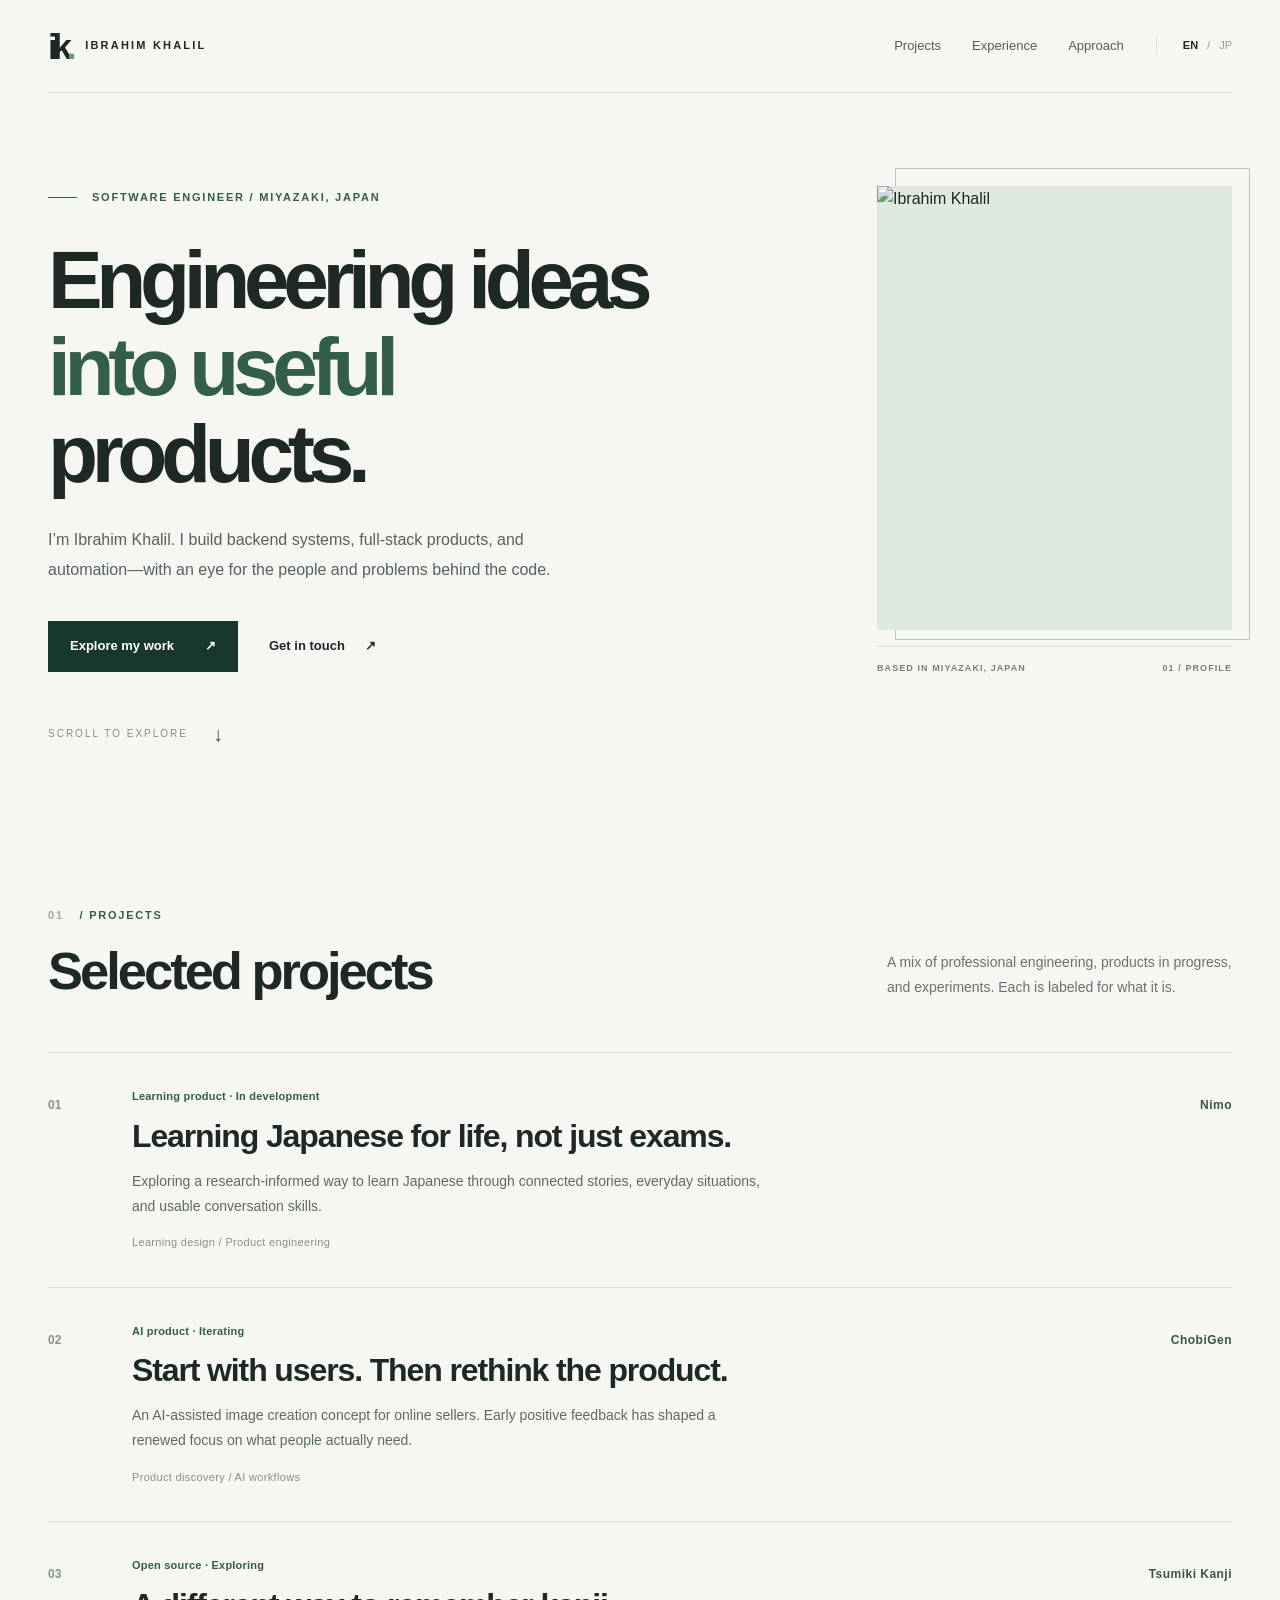
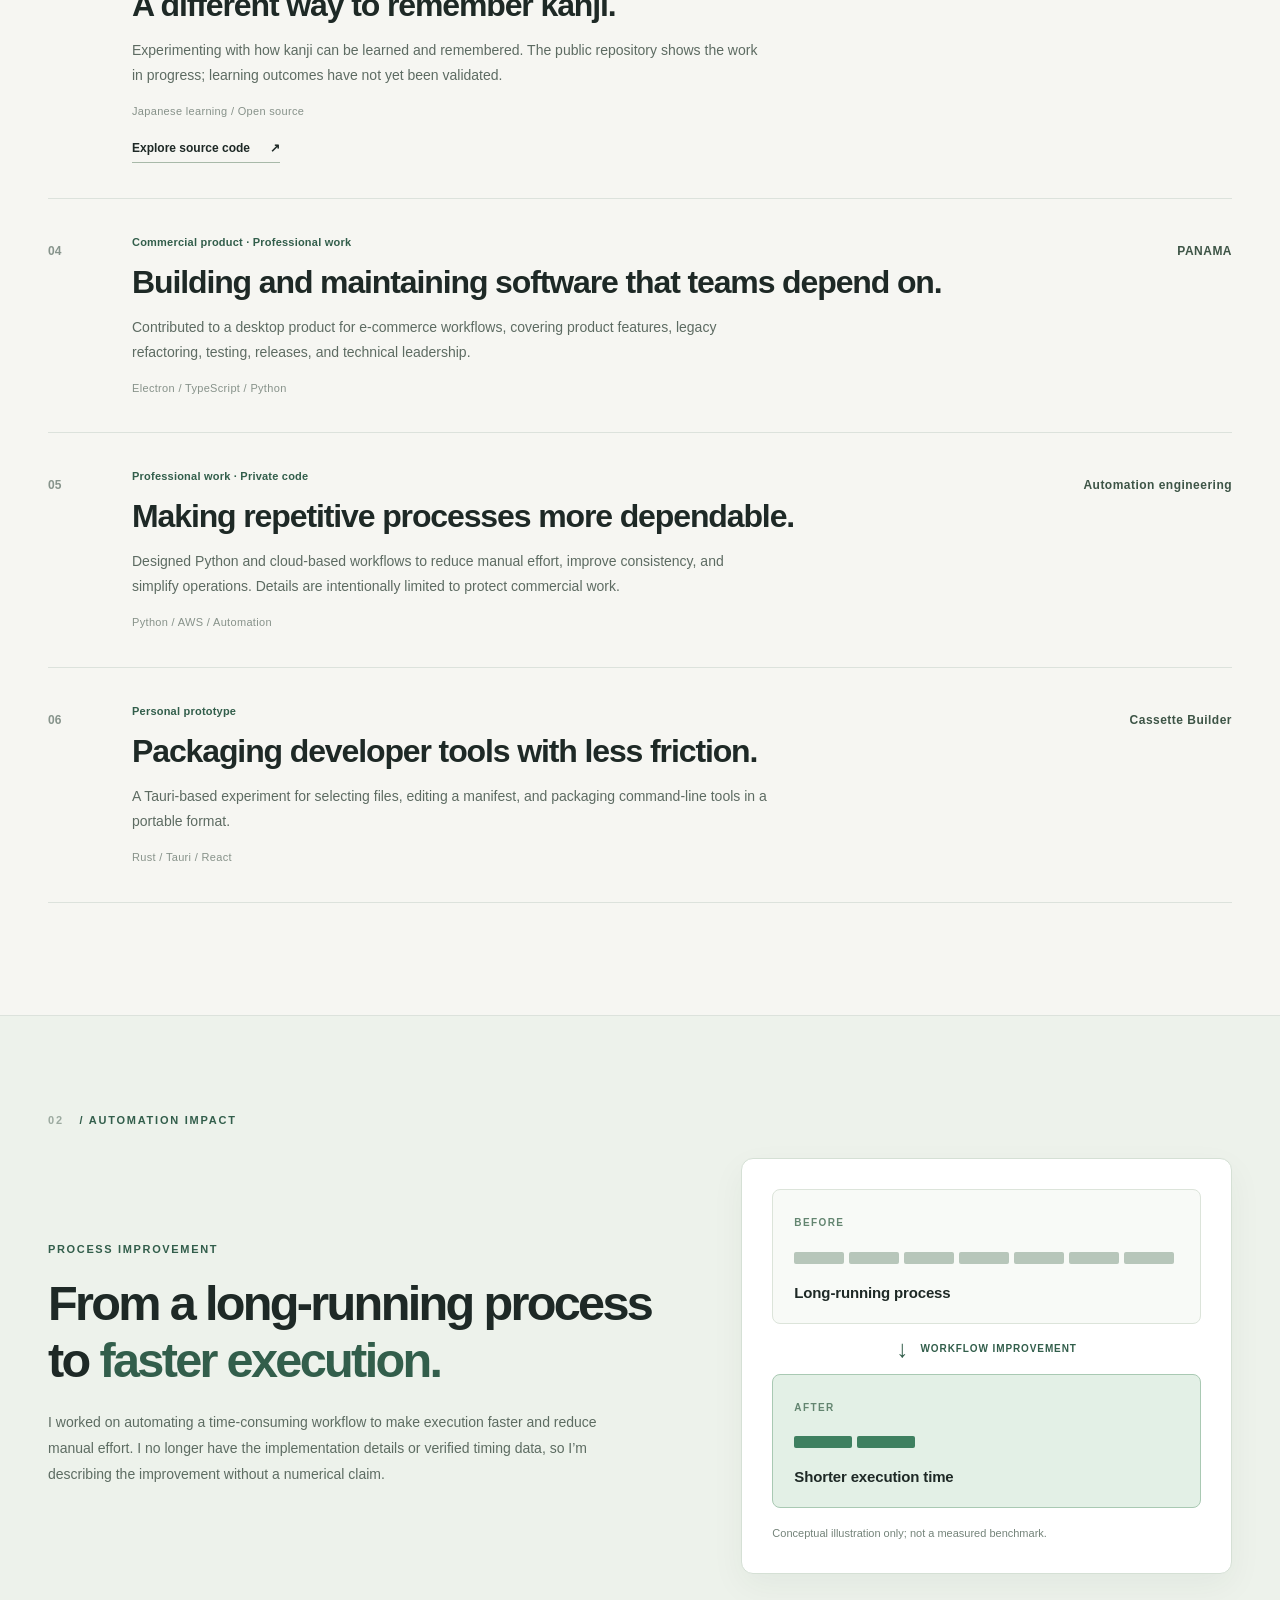
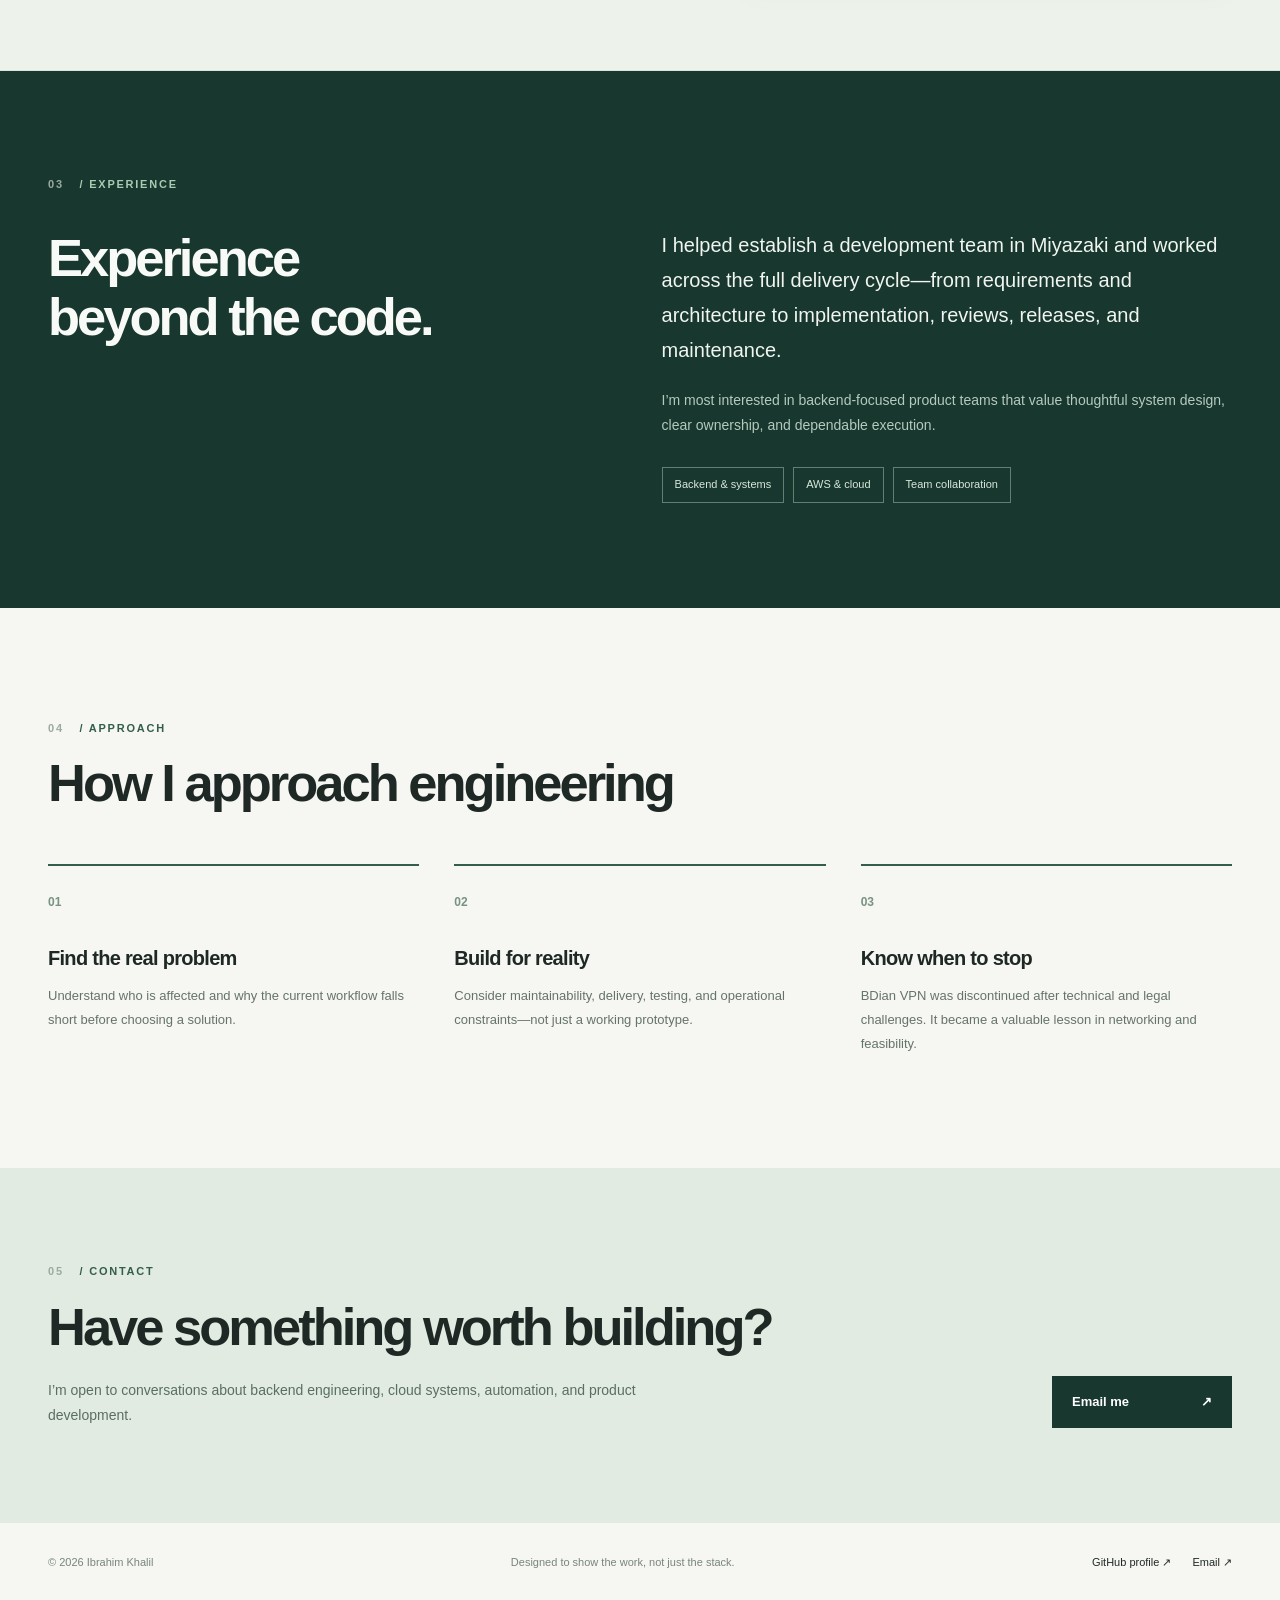
==== commit 37727f39: "Restore qualitative automation impact visual without unverified metrics" ====
--- a/index.html
+++ b/index.html
@@ -31,9 +31,9 @@
 </section>
 <section id="projects" class="section shell"><div class="section-heading"><div><div class="section-label"><span>01</span> / PROJECTS</div><h2>Selected projects</h2></div><p>A mix of professional engineering, products in progress, and experiments. Each is labeled for what it is.</p></div>
 <div class="project-list"><article class="project"><div class="project-number">01</div><div class="project-main"><div class="project-tag">Learning product · In development</div><h3>Learning Japanese for life, not just exams.</h3><p>Exploring a research-informed way to learn Japanese through connected stories, everyday situations, and usable conversation skills.</p><div class="project-tools">Learning design / Product engineering</div></div><div class="project-name">Nimo</div></article><article class="project"><div class="project-number">02</div><div class="project-main"><div class="project-tag">AI product · Iterating</div><h3>Start with users. Then rethink the product.</h3><p>An AI-assisted image creation concept for online sellers. Early positive feedback has shaped a renewed focus on what people actually need.</p><div class="project-tools">Product discovery / AI workflows</div></div><div class="project-name">ChobiGen</div></article><article class="project"><div class="project-number">03</div><div class="project-main"><div class="project-tag">Open source · Exploring</div><h3>A different way to remember kanji.</h3><p>Experimenting with how kanji can be learned and remembered. The public repository shows the work in progress; learning outcomes have not yet been validated.</p><div class="project-tools">Japanese learning / Open source</div><a class="project-link" href="https://github.com/onucsecu2/tsumiki" target="_blank" rel="noopener noreferrer">Explore source code <span aria-hidden="true">↗</span></a></div><div class="project-name">Tsumiki Kanji</div></article><article class="project"><div class="project-number">04</div><div class="project-main"><div class="project-tag">Commercial product · Professional work</div><h3>Building and maintaining software that teams depend on.</h3><p>Contributed to a desktop product for e-commerce workflows, covering product features, legacy refactoring, testing, releases, and technical leadership.</p><div class="project-tools">Electron / TypeScript / Python</div></div><div class="project-name">PANAMA</div></article><article class="project"><div class="project-number">05</div><div class="project-main"><div class="project-tag">Professional work · Private code</div><h3>Making repetitive processes more dependable.</h3><p>Designed Python and cloud-based workflows to reduce manual effort, improve consistency, and simplify operations. Details are intentionally limited to protect commercial work.</p><div class="project-tools">Python / AWS / Automation</div></div><div class="project-name">Automation engineering</div></article><article class="project"><div class="project-number">06</div><div class="project-main"><div class="project-tag">Personal prototype</div><h3>Packaging developer tools with less friction.</h3><p>A Tauri-based experiment for selecting files, editing a manifest, and packaging command-line tools in a portable format.</p><div class="project-tools">Rust / Tauri / React</div></div><div class="project-name">Cassette Builder</div></article></div></section>
-<section id="experience" class="experience-section"><div class="shell experience-inner"><div class="section-label"><span>02</span> / EXPERIENCE</div><div class="experience-grid"><h2>Experience beyond the code.</h2><div><p class="experience-lead">I helped establish a development team in Miyazaki and worked across the full delivery cycle—from requirements and architecture to implementation, reviews, releases, and maintenance.</p><p class="experience-support">I’m most interested in backend-focused product teams that value thoughtful system design, clear ownership, and dependable execution.</p><div class="experience-tags"><span>Backend & systems</span><span>AWS & cloud</span><span>Team collaboration</span></div></div></div></div></section>
-<section id="approach" class="section shell"><div class="section-heading"><div><div class="section-label"><span>03</span> / APPROACH</div><h2>How I approach engineering</h2></div></div><div class="principles"><article><span class="principle-index">01</span><h3>Find the real problem</h3><p>Understand who is affected and why the current workflow falls short before choosing a solution.</p></article><article><span class="principle-index">02</span><h3>Build for reality</h3><p>Consider maintainability, delivery, testing, and operational constraints—not just a working prototype.</p></article><article><span class="principle-index">03</span><h3>Know when to stop</h3><p>BDian VPN was discontinued after technical and legal challenges. It became a valuable lesson in networking and feasibility.</p></article></div></section>
-<section class="contact-band" id="contact"><div class="shell"><div class="section-label"><span>04</span> / CONTACT</div><div class="contact-content"><div><h2>Have something worth building?</h2><p>I’m open to conversations about backend engineering, cloud systems, automation, and product development.</p></div><a class="contact-button" href="mailto:onucsecu@gmail.com">Email me<span aria-hidden="true">↗</span></a></div></div></section>
+<section id="automation-impact" class="impact-section"><div class="shell"><div class="section-label"><span>02</span> / AUTOMATION IMPACT</div><div class="impact-layout"><div class="impact-copy"><p class="impact-kicker">PROCESS IMPROVEMENT</p><h2>From a long-running process to <em>faster execution.</em></h2><p>I worked on automating a time-consuming workflow to make execution faster and reduce manual effort. I no longer have the implementation details or verified timing data, so I’m describing the improvement without a numerical claim.</p></div><div class="impact-diagram" aria-label="Conceptual illustration of workflow improvement"><div class="impact-stage"><span class="stage-label">BEFORE</span><div class="stage-visual long"><i></i><i></i><i></i><i></i><i></i><i></i><i></i></div><strong>Long-running process</strong></div><div class="impact-direction"><span aria-hidden="true">↓</span><small>WORKFLOW IMPROVEMENT</small></div><div class="impact-stage improved"><span class="stage-label">AFTER</span><div class="stage-visual short"><i></i><i></i></div><strong>Shorter execution time</strong></div><p class="impact-footnote">Conceptual illustration only; not a measured benchmark.</p></div></div></div></section><section id="experience" class="experience-section"><div class="shell experience-inner"><div class="section-label"><span>03</span> / EXPERIENCE</div><div class="experience-grid"><h2>Experience beyond the code.</h2><div><p class="experience-lead">I helped establish a development team in Miyazaki and worked across the full delivery cycle—from requirements and architecture to implementation, reviews, releases, and maintenance.</p><p class="experience-support">I’m most interested in backend-focused product teams that value thoughtful system design, clear ownership, and dependable execution.</p><div class="experience-tags"><span>Backend & systems</span><span>AWS & cloud</span><span>Team collaboration</span></div></div></div></div></section>
+<section id="approach" class="section shell"><div class="section-heading"><div><div class="section-label"><span>04</span> / APPROACH</div><h2>How I approach engineering</h2></div></div><div class="principles"><article><span class="principle-index">01</span><h3>Find the real problem</h3><p>Understand who is affected and why the current workflow falls short before choosing a solution.</p></article><article><span class="principle-index">02</span><h3>Build for reality</h3><p>Consider maintainability, delivery, testing, and operational constraints—not just a working prototype.</p></article><article><span class="principle-index">03</span><h3>Know when to stop</h3><p>BDian VPN was discontinued after technical and legal challenges. It became a valuable lesson in networking and feasibility.</p></article></div></section>
+<section class="contact-band" id="contact"><div class="shell"><div class="section-label"><span>05</span> / CONTACT</div><div class="contact-content"><div><h2>Have something worth building?</h2><p>I’m open to conversations about backend engineering, cloud systems, automation, and product development.</p></div><a class="contact-button" href="mailto:onucsecu@gmail.com">Email me<span aria-hidden="true">↗</span></a></div></div></section>
 </main>
 <footer class="shell footer"><span>© <span id="year">2026</span> Ibrahim Khalil</span><span>Designed to show the work, not just the stack.</span><div><a href="https://github.com/onucsecu2" target="_blank" rel="noopener noreferrer">GitHub profile ↗</a><a href="mailto:onucsecu@gmail.com">Email ↗</a></div></footer>
 <script src="assets/js/site.js" defer></script>
--- a/assets/css/styles.css
+++ b/assets/css/styles.css
@@ -1 +1,3 @@
-:root{--paper:#f6f6f2;--white:#fff;--text:#1e2926;--muted:#68736f;--line:#dce2dc;--green:#325e4b;--deep:#18372e;--mint:#dfe9df}*,*::before,*::after{box-sizing:border-box}html{scroll-behavior:smooth;scroll-padding-top:5rem}body{margin:0;background:var(--paper);color:var(--text);font-family:Inter,"Helvetica Neue",Arial,"Noto Sans JP",sans-serif;-webkit-font-smoothing:antialiased;line-height:1.6}a{text-decoration:none;color:inherit}a:focus-visible{outline:3px solid #548f72;outline-offset:4px}img{display:block;max-width:100%}.shell{max-width:1224px;width:calc(100% - 96px);margin-inline:auto}.skip{position:absolute;top:-80px;left:20px;padding:12px;background:#fff;z-index:10}.skip:focus{top:12px}.header{height:93px;display:flex;align-items:center;border-bottom:1px solid var(--line);gap:32px}.brand{display:flex;align-items:center;gap:14px;margin-right:auto;white-space:nowrap}.brand-icon{font-size:35px;font-weight:850;letter-spacing:-.15em;line-height:1}.brand-icon span{font-weight:750}.brand-icon em{color:#6d977b;font-style:normal}.brand-name{font-size:11px;letter-spacing:.2em;font-weight:750}.navigation{display:flex;gap:31px;font-size:13px;color:#50615a}.navigation a:hover,.languages a:hover,.text-link:hover,.footer a:hover{color:var(--green)}.languages{display:flex;gap:9px;align-items:center;font-size:11px;color:#929c95;border-left:1px solid var(--line);padding-left:26px}.languages a[aria-current=page]{font-weight:800;color:var(--text)}.hero{min-height:690px;display:grid;grid-template-columns:minmax(0,1.42fr) minmax(250px,.69fr);column-gap:clamp(40px,7vw,112px);align-items:center;position:relative;padding-block:93px 120px}.eyebrow,.section-label{color:var(--green);font-size:11px;font-weight:800;letter-spacing:.16em;text-transform:uppercase}.eyebrow{display:flex;align-items:center;gap:15px}.eyebrow-line{display:inline-block;width:29px;height:1px;background:var(--green)}.hero h1{font-size:clamp(53px,6.4vw,95px);line-height:1.065;letter-spacing:-.077em;font-weight:690;margin:29px 0 28px}.hero h1 span{display:block}.hero h1 span:nth-child(2){color:var(--green)}.hero-description{font-size:16px;line-height:1.85;max-width:550px;color:#56625d;margin:0}.hero-buttons{display:flex;align-items:center;gap:31px;flex-wrap:wrap;margin-top:37px}.primary-link{display:inline-flex;align-items:center;justify-content:space-between;min-width:190px;gap:18px;padding:15px 22px;background:var(--deep);color:white;font-weight:650;font-size:13px;transition:background .2s,transform .2s}.primary-link:hover{background:var(--green);transform:translateY(-2px)}.text-link{font-size:13px;font-weight:700;display:inline-flex;gap:20px}.image-frame{aspect-ratio:4/5;background:var(--mint);overflow:hidden;position:relative}.image-frame img{width:100%;height:100%;object-fit:cover;object-position:center 25%;filter:saturate(.65)}.hero-visual{max-width:355px;width:100%;justify-self:end;position:relative}.hero-visual::before{content:"";position:absolute;top:-18px;right:-18px;bottom:35px;left:18px;border:1px solid #b6c8b9;z-index:-1}.photo-meta{display:flex;justify-content:space-between;gap:10px;margin-top:16px;padding-top:14px;border-top:1px solid var(--line);font-size:9px;font-weight:700;letter-spacing:.12em;color:#75837a}.scroll-note{position:absolute;bottom:45px;left:0;font-size:10px;letter-spacing:.2em;color:#809086;display:flex;gap:25px;align-items:center}.scroll-note span{font-size:20px;color:var(--green)}.section{padding-block:112px}.section-heading{display:flex;justify-content:space-between;align-items:end;gap:40px;margin-bottom:52px}.section-label span{color:#9caaa0;margin-right:11px}.section-heading h2,.experience-grid h2,.contact-content h2{font-size:clamp(34px,4.1vw,56px);line-height:1.13;letter-spacing:-.057em;font-weight:670;margin:16px 0 0}.section-heading>p{color:var(--muted);max-width:345px;font-size:14px;line-height:1.8;margin:0}.project-list{border-top:1px solid var(--line)}.project{display:grid;grid-template-columns:56px minmax(0,1fr) 175px;column-gap:28px;align-items:start;padding:35px 0;border-bottom:1px solid var(--line)}.project-number{font-size:12px;color:#87948c;font-weight:650;padding-top:8px}.project-tag{color:var(--green);font-size:11px;font-weight:750;letter-spacing:.02em}.project-main h3{font-size:clamp(23px,2.5vw,32px);line-height:1.25;letter-spacing:-.035em;margin:10px 0 13px;font-weight:640}.project-main>p{font-size:14px;line-height:1.8;color:#5d6b62;max-width:640px;margin:0 0 15px}.project-tools{font-size:11px;letter-spacing:.03em;color:#87928a}.project-link{display:inline-flex;gap:20px;align-items:center;font-size:12px;font-weight:750;margin-top:18px;border-bottom:1px solid #a8b9a9;padding-bottom:4px}.project-name{font-size:12px;font-weight:800;color:#3d5446;text-align:right;letter-spacing:.04em;padding-top:8px}.experience-section{background:var(--deep);color:#f8faf7;padding-block:105px}.experience-section .section-label{color:#a8cbb1}.experience-grid{display:grid;grid-template-columns:minmax(0,1fr) minmax(0,1.1fr);gap:95px;margin-top:34px}.experience-grid h2{margin:0;max-width:420px}.experience-lead{font-size:20px;line-height:1.75;margin:0 0 20px;color:#f0f5f0}.experience-support{font-size:14px;line-height:1.8;color:#b5cabe}.experience-tags{display:flex;gap:9px;flex-wrap:wrap;margin-top:29px}.experience-tags span{font-size:11px;color:#d8e8dc;border:1px solid #628071;padding:8px 12px}.principles{display:grid;grid-template-columns:repeat(3,minmax(0,1fr));gap:35px}.principles article{border-top:2px solid var(--green);padding-top:22px}.principle-index{font-size:12px;font-weight:750;color:#789381}.principles h3{font-size:20px;letter-spacing:-.035em;line-height:1.4;margin:30px 0 12px}.principles p{font-size:13px;line-height:1.85;color:#65746b;margin:0}.contact-band{background:#e2ebe1;padding-block:95px}.contact-content{display:flex;align-items:end;justify-content:space-between;gap:40px}.contact-content h2{max-width:760px}.contact-content p{font-size:14px;max-width:590px;color:#596f60;line-height:1.8;margin:22px 0 0}.contact-button{min-width:180px;background:var(--deep);color:white;padding:16px 20px;display:flex;align-items:center;justify-content:space-between;font-size:13px;font-weight:700;white-space:nowrap}.contact-button:hover{background:var(--green)}.footer{padding-block:31px;display:flex;align-items:center;justify-content:space-between;gap:22px;font-size:11px;color:#78867c}.footer>div{display:flex;gap:21px;color:var(--text)}@media(max-width:1000px){.shell{width:calc(100% - 64px)}.hero{column-gap:45px;min-height:620px}.hero h1{font-size:clamp(48px,6vw,74px)}.brand-name{display:none}.experience-grid{gap:45px}}@media(max-width:720px){.shell{width:calc(100% - 40px)}.header{height:74px;gap:14px}.brand-icon{font-size:30px}.navigation{gap:13px;margin-left:auto;font-size:11px}.languages{padding-left:12px;gap:5px}.hero{grid-template-columns:1fr;min-height:0;gap:52px;padding-block:74px 94px}.hero h1{font-size:clamp(46px,10vw,72px)}.hero-visual{max-width:290px;justify-self:start;margin-left:12px}.scroll-note{bottom:22px}.section{padding-block:76px}.section-heading{align-items:start;flex-direction:column;gap:16px;margin-bottom:35px}.project{grid-template-columns:36px minmax(0,1fr);gap:14px;padding:29px 0}.project-name{grid-column:2;grid-row:1;text-align:left;margin-top:0;padding-top:0;color:#98a49b;font-size:11px}.project-number{grid-row:1 / span 2}.project-main{grid-column:2}.experience-section{padding-block:78px}.experience-grid{grid-template-columns:1fr;gap:27px}.principles{grid-template-columns:1fr;gap:34px}.principles h3{margin-top:20px}.contact-content{align-items:start;flex-direction:column}.footer{align-items:start;flex-direction:column;gap:13px}}@media(max-width:380px){.shell{width:calc(100% - 30px)}.navigation{gap:9px;font-size:10px}.header{gap:9px}.languages{font-size:10px}.hero h1{font-size:43px}.hero-buttons{gap:18px}}@media(prefers-reduced-motion:reduce){html{scroll-behavior:auto}.primary-link{transition:none}}+:root{--paper:#f6f6f2;--white:#fff;--text:#1e2926;--muted:#68736f;--line:#dce2dc;--green:#325e4b;--deep:#18372e;--mint:#dfe9df}*,*::before,*::after{box-sizing:border-box}html{scroll-behavior:smooth;scroll-padding-top:5rem}body{margin:0;background:var(--paper);color:var(--text);font-family:Inter,"Helvetica Neue",Arial,"Noto Sans JP",sans-serif;-webkit-font-smoothing:antialiased;line-height:1.6}a{text-decoration:none;color:inherit}a:focus-visible{outline:3px solid #548f72;outline-offset:4px}img{display:block;max-width:100%}.shell{max-width:1224px;width:calc(100% - 96px);margin-inline:auto}.skip{position:absolute;top:-80px;left:20px;padding:12px;background:#fff;z-index:10}.skip:focus{top:12px}.header{height:93px;display:flex;align-items:center;border-bottom:1px solid var(--line);gap:32px}.brand{display:flex;align-items:center;gap:14px;margin-right:auto;white-space:nowrap}.brand-icon{font-size:35px;font-weight:850;letter-spacing:-.15em;line-height:1}.brand-icon span{font-weight:750}.brand-icon em{color:#6d977b;font-style:normal}.brand-name{font-size:11px;letter-spacing:.2em;font-weight:750}.navigation{display:flex;gap:31px;font-size:13px;color:#50615a}.navigation a:hover,.languages a:hover,.text-link:hover,.footer a:hover{color:var(--green)}.languages{display:flex;gap:9px;align-items:center;font-size:11px;color:#929c95;border-left:1px solid var(--line);padding-left:26px}.languages a[aria-current=page]{font-weight:800;color:var(--text)}.hero{min-height:690px;display:grid;grid-template-columns:minmax(0,1.42fr) minmax(250px,.69fr);column-gap:clamp(40px,7vw,112px);align-items:center;position:relative;padding-block:93px 120px}.eyebrow,.section-label{color:var(--green);font-size:11px;font-weight:800;letter-spacing:.16em;text-transform:uppercase}.eyebrow{display:flex;align-items:center;gap:15px}.eyebrow-line{display:inline-block;width:29px;height:1px;background:var(--green)}.hero h1{font-size:clamp(53px,6.4vw,95px);line-height:1.065;letter-spacing:-.077em;font-weight:690;margin:29px 0 28px}.hero h1 span{display:block}.hero h1 span:nth-child(2){color:var(--green)}.hero-description{font-size:16px;line-height:1.85;max-width:550px;color:#56625d;margin:0}.hero-buttons{display:flex;align-items:center;gap:31px;flex-wrap:wrap;margin-top:37px}.primary-link{display:inline-flex;align-items:center;justify-content:space-between;min-width:190px;gap:18px;padding:15px 22px;background:var(--deep);color:white;font-weight:650;font-size:13px;transition:background .2s,transform .2s}.primary-link:hover{background:var(--green);transform:translateY(-2px)}.text-link{font-size:13px;font-weight:700;display:inline-flex;gap:20px}.image-frame{aspect-ratio:4/5;background:var(--mint);overflow:hidden;position:relative}.image-frame img{width:100%;height:100%;object-fit:cover;object-position:center 25%;filter:saturate(.65)}.hero-visual{max-width:355px;width:100%;justify-self:end;position:relative}.hero-visual::before{content:"";position:absolute;top:-18px;right:-18px;bottom:35px;left:18px;border:1px solid #b6c8b9;z-index:-1}.photo-meta{display:flex;justify-content:space-between;gap:10px;margin-top:16px;padding-top:14px;border-top:1px solid var(--line);font-size:9px;font-weight:700;letter-spacing:.12em;color:#75837a}.scroll-note{position:absolute;bottom:45px;left:0;font-size:10px;letter-spacing:.2em;color:#809086;display:flex;gap:25px;align-items:center}.scroll-note span{font-size:20px;color:var(--green)}.section{padding-block:112px}.section-heading{display:flex;justify-content:space-between;align-items:end;gap:40px;margin-bottom:52px}.section-label span{color:#9caaa0;margin-right:11px}.section-heading h2,.experience-grid h2,.contact-content h2{font-size:clamp(34px,4.1vw,56px);line-height:1.13;letter-spacing:-.057em;font-weight:670;margin:16px 0 0}.section-heading>p{color:var(--muted);max-width:345px;font-size:14px;line-height:1.8;margin:0}.project-list{border-top:1px solid var(--line)}.project{display:grid;grid-template-columns:56px minmax(0,1fr) 175px;column-gap:28px;align-items:start;padding:35px 0;border-bottom:1px solid var(--line)}.project-number{font-size:12px;color:#87948c;font-weight:650;padding-top:8px}.project-tag{color:var(--green);font-size:11px;font-weight:750;letter-spacing:.02em}.project-main h3{font-size:clamp(23px,2.5vw,32px);line-height:1.25;letter-spacing:-.035em;margin:10px 0 13px;font-weight:640}.project-main>p{font-size:14px;line-height:1.8;color:#5d6b62;max-width:640px;margin:0 0 15px}.project-tools{font-size:11px;letter-spacing:.03em;color:#87928a}.project-link{display:inline-flex;gap:20px;align-items:center;font-size:12px;font-weight:750;margin-top:18px;border-bottom:1px solid #a8b9a9;padding-bottom:4px}.project-name{font-size:12px;font-weight:800;color:#3d5446;text-align:right;letter-spacing:.04em;padding-top:8px}.experience-section{background:var(--deep);color:#f8faf7;padding-block:105px}.experience-section .section-label{color:#a8cbb1}.experience-grid{display:grid;grid-template-columns:minmax(0,1fr) minmax(0,1.1fr);gap:95px;margin-top:34px}.experience-grid h2{margin:0;max-width:420px}.experience-lead{font-size:20px;line-height:1.75;margin:0 0 20px;color:#f0f5f0}.experience-support{font-size:14px;line-height:1.8;color:#b5cabe}.experience-tags{display:flex;gap:9px;flex-wrap:wrap;margin-top:29px}.experience-tags span{font-size:11px;color:#d8e8dc;border:1px solid #628071;padding:8px 12px}.principles{display:grid;grid-template-columns:repeat(3,minmax(0,1fr));gap:35px}.principles article{border-top:2px solid var(--green);padding-top:22px}.principle-index{font-size:12px;font-weight:750;color:#789381}.principles h3{font-size:20px;letter-spacing:-.035em;line-height:1.4;margin:30px 0 12px}.principles p{font-size:13px;line-height:1.85;color:#65746b;margin:0}.contact-band{background:#e2ebe1;padding-block:95px}.contact-content{display:flex;align-items:end;justify-content:space-between;gap:40px}.contact-content h2{max-width:760px}.contact-content p{font-size:14px;max-width:590px;color:#596f60;line-height:1.8;margin:22px 0 0}.contact-button{min-width:180px;background:var(--deep);color:white;padding:16px 20px;display:flex;align-items:center;justify-content:space-between;font-size:13px;font-weight:700;white-space:nowrap}.contact-button:hover{background:var(--green)}.footer{padding-block:31px;display:flex;align-items:center;justify-content:space-between;gap:22px;font-size:11px;color:#78867c}.footer>div{display:flex;gap:21px;color:var(--text)}@media(max-width:1000px){.shell{width:calc(100% - 64px)}.hero{column-gap:45px;min-height:620px}.hero h1{font-size:clamp(48px,6vw,74px)}.brand-name{display:none}.experience-grid{gap:45px}}@media(max-width:720px){.shell{width:calc(100% - 40px)}.header{height:74px;gap:14px}.brand-icon{font-size:30px}.navigation{gap:13px;margin-left:auto;font-size:11px}.languages{padding-left:12px;gap:5px}.hero{grid-template-columns:1fr;min-height:0;gap:52px;padding-block:74px 94px}.hero h1{font-size:clamp(46px,10vw,72px)}.hero-visual{max-width:290px;justify-self:start;margin-left:12px}.scroll-note{bottom:22px}.section{padding-block:76px}.section-heading{align-items:start;flex-direction:column;gap:16px;margin-bottom:35px}.project{grid-template-columns:36px minmax(0,1fr);gap:14px;padding:29px 0}.project-name{grid-column:2;grid-row:1;text-align:left;margin-top:0;padding-top:0;color:#98a49b;font-size:11px}.project-number{grid-row:1 / span 2}.project-main{grid-column:2}.experience-section{padding-block:78px}.experience-grid{grid-template-columns:1fr;gap:27px}.principles{grid-template-columns:1fr;gap:34px}.principles h3{margin-top:20px}.contact-content{align-items:start;flex-direction:column}.footer{align-items:start;flex-direction:column;gap:13px}}@media(max-width:380px){.shell{width:calc(100% - 30px)}.navigation{gap:9px;font-size:10px}.header{gap:9px}.languages{font-size:10px}.hero h1{font-size:43px}.hero-buttons{gap:18px}}@media(prefers-reduced-motion:reduce){html{scroll-behavior:auto}.primary-link{transition:none}}
+/* Qualitative automation impact — schematic, no fabricated metrics */
+.impact-section{background:#edf2eb;padding-block:96px;border-block:1px solid var(--line)}.impact-layout{display:grid;grid-template-columns:minmax(0,1fr) minmax(0,.8fr);gap:80px;align-items:center;margin-top:29px}.impact-kicker{font-size:11px;font-weight:800;letter-spacing:.15em;color:var(--green)}.impact-copy h2{font-size:clamp(34px,3.8vw,53px);font-weight:690;letter-spacing:-.055em;line-height:1.17;margin:16px 0 22px;max-width:620px}.impact-copy h2 em{font-style:normal;color:var(--green)}.impact-copy>p:last-child{color:#5d6c62;font-size:14px;line-height:1.85;max-width:550px}.impact-diagram{background:#fff;border:1px solid #d5e0d5;padding:30px;border-radius:12px;box-shadow:0 12px 34px rgba(21,54,39,.05)}.impact-stage{padding:18px 21px;border:1px solid #dce4da;border-radius:8px;background:#f8faf7}.impact-stage.improved{background:#e3f0e6;border-color:#a9c9b3}.stage-label{font-size:10px;font-weight:800;color:#638570;letter-spacing:.14em}.impact-stage strong{display:block;font-size:15px;letter-spacing:-.01em;margin-top:13px}.stage-visual{display:flex;gap:5px;margin-top:14px;align-items:center;height:20px}.stage-visual i{display:block;width:13%;height:12px;background:#b7c6ba;border-radius:2px}.stage-visual.short i{background:#3e8060;width:15%}.impact-direction{display:flex;align-items:center;justify-content:center;gap:12px;padding:13px 0;color:var(--green)}.impact-direction span{font-size:24px;line-height:1}.impact-direction small{font-size:10px;letter-spacing:.09em;font-weight:750}.impact-footnote{margin:17px 0 0;font-size:11px;color:#748379;line-height:1.6}@media(max-width:720px){.impact-section{padding-block:70px}.impact-layout{grid-template-columns:1fr;gap:24px}.impact-diagram{padding:20px}.impact-copy h2{font-size:clamp(32px,8vw,44px)}}
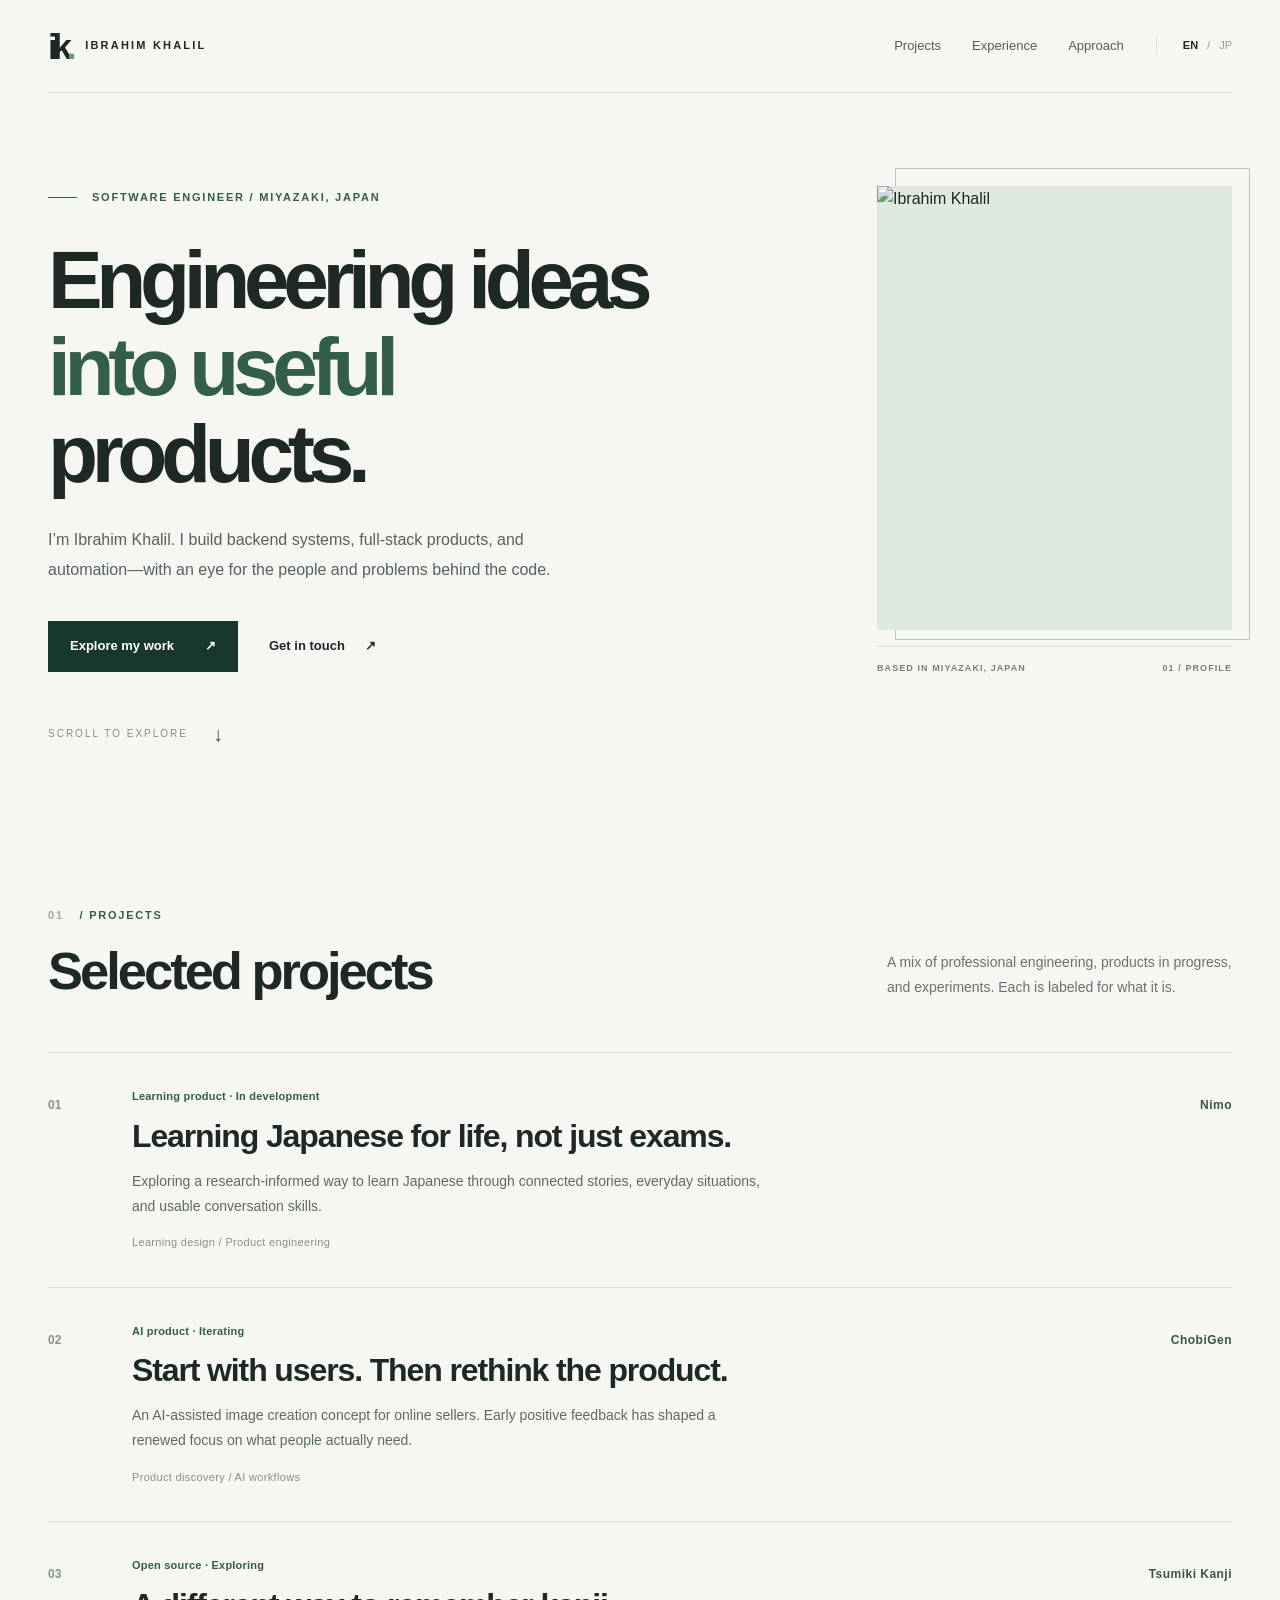
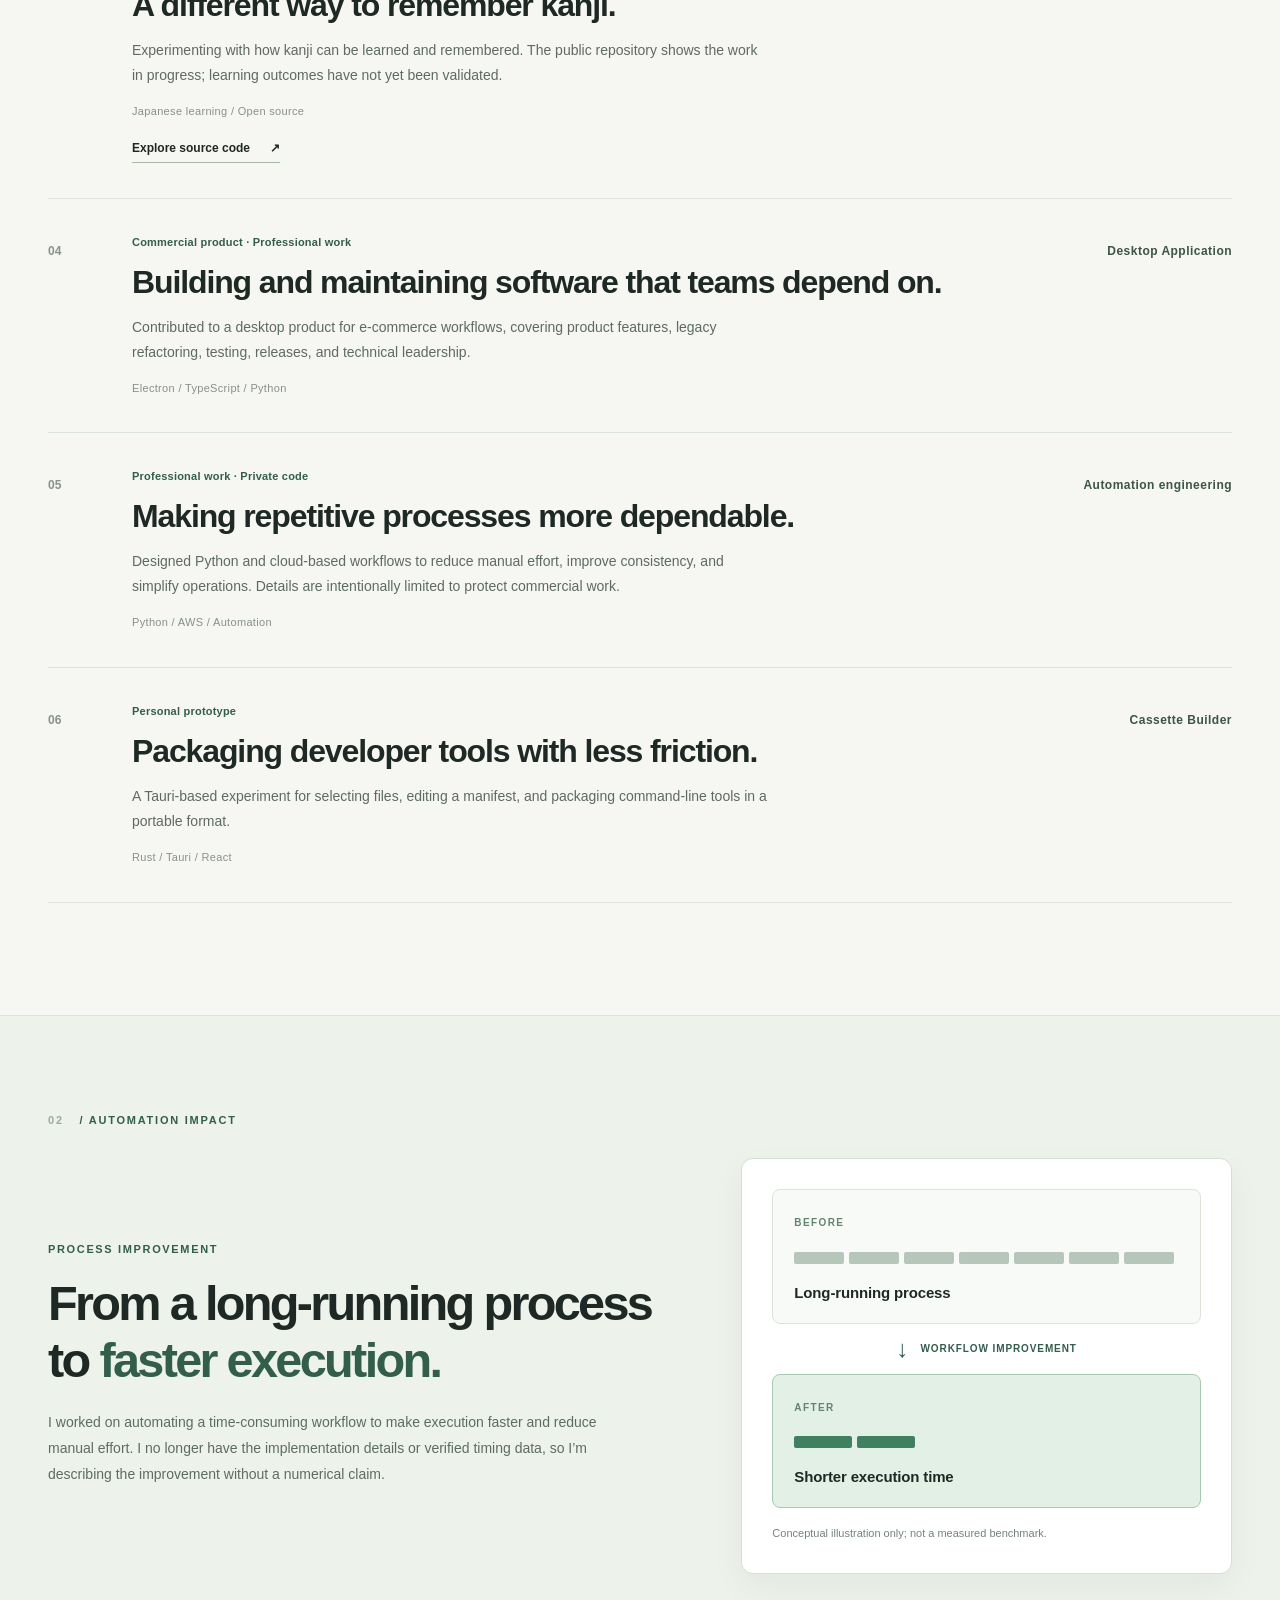
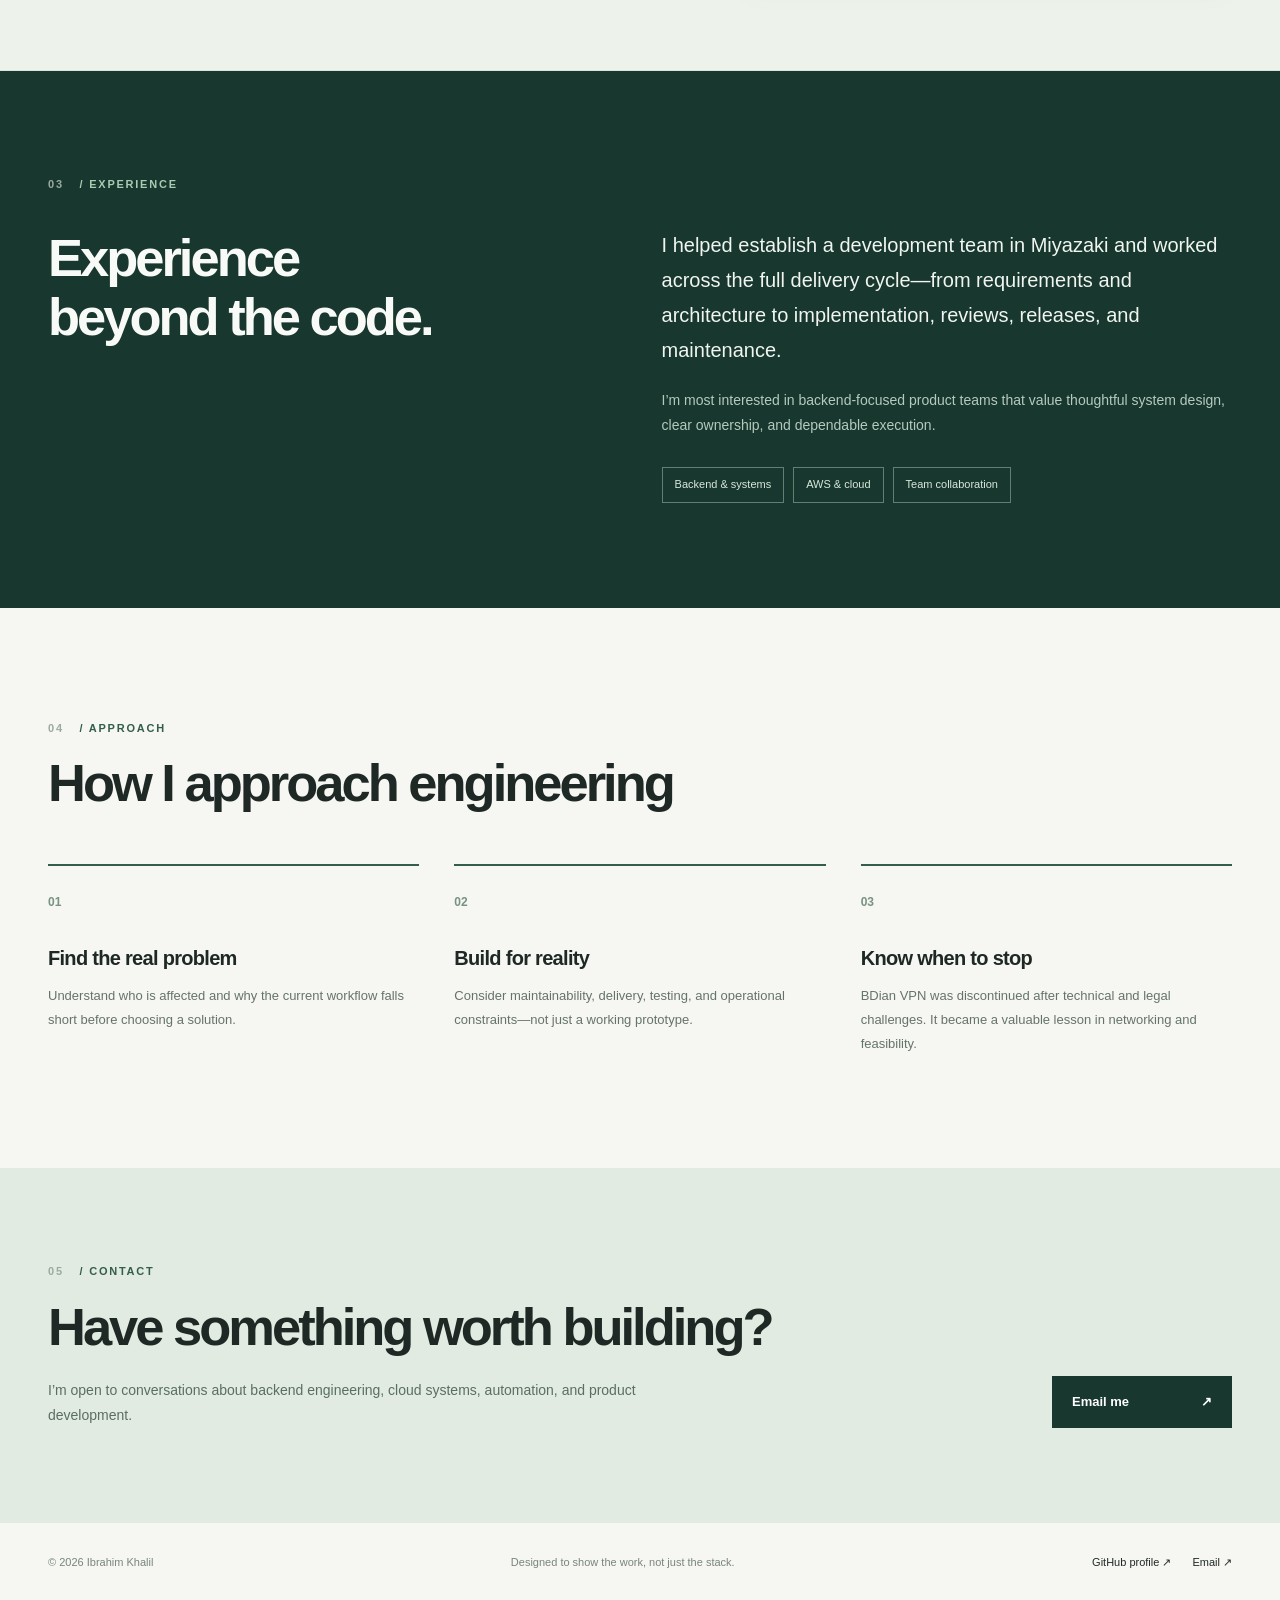
==== commit a09c60b0: "Update project descriptions and tags in index.html" ====
--- a/index.html
+++ b/index.html
@@ -30,11 +30,11 @@
   <div class="scroll-note" aria-hidden="true">SCROLL TO EXPLORE <span>↓</span></div>
 </section>
 <section id="projects" class="section shell"><div class="section-heading"><div><div class="section-label"><span>01</span> / PROJECTS</div><h2>Selected projects</h2></div><p>A mix of professional engineering, products in progress, and experiments. Each is labeled for what it is.</p></div>
-<div class="project-list"><article class="project"><div class="project-number">01</div><div class="project-main"><div class="project-tag">Learning product · In development</div><h3>Learning Japanese for life, not just exams.</h3><p>Exploring a research-informed way to learn Japanese through connected stories, everyday situations, and usable conversation skills.</p><div class="project-tools">Learning design / Product engineering</div></div><div class="project-name">Nimo</div></article><article class="project"><div class="project-number">02</div><div class="project-main"><div class="project-tag">AI product · Iterating</div><h3>Start with users. Then rethink the product.</h3><p>An AI-assisted image creation concept for online sellers. Early positive feedback has shaped a renewed focus on what people actually need.</p><div class="project-tools">Product discovery / AI workflows</div></div><div class="project-name">ChobiGen</div></article><article class="project"><div class="project-number">03</div><div class="project-main"><div class="project-tag">Open source · Exploring</div><h3>A different way to remember kanji.</h3><p>Experimenting with how kanji can be learned and remembered. The public repository shows the work in progress; learning outcomes have not yet been validated.</p><div class="project-tools">Japanese learning / Open source</div><a class="project-link" href="https://github.com/onucsecu2/tsumiki" target="_blank" rel="noopener noreferrer">Explore source code <span aria-hidden="true">↗</span></a></div><div class="project-name">Tsumiki Kanji</div></article><article class="project"><div class="project-number">04</div><div class="project-main"><div class="project-tag">Commercial product · Professional work</div><h3>Building and maintaining software that teams depend on.</h3><p>Contributed to a desktop product for e-commerce workflows, covering product features, legacy refactoring, testing, releases, and technical leadership.</p><div class="project-tools">Electron / TypeScript / Python</div></div><div class="project-name">PANAMA</div></article><article class="project"><div class="project-number">05</div><div class="project-main"><div class="project-tag">Professional work · Private code</div><h3>Making repetitive processes more dependable.</h3><p>Designed Python and cloud-based workflows to reduce manual effort, improve consistency, and simplify operations. Details are intentionally limited to protect commercial work.</p><div class="project-tools">Python / AWS / Automation</div></div><div class="project-name">Automation engineering</div></article><article class="project"><div class="project-number">06</div><div class="project-main"><div class="project-tag">Personal prototype</div><h3>Packaging developer tools with less friction.</h3><p>A Tauri-based experiment for selecting files, editing a manifest, and packaging command-line tools in a portable format.</p><div class="project-tools">Rust / Tauri / React</div></div><div class="project-name">Cassette Builder</div></article></div></section>
+<div class="project-list"><article class="project"><div class="project-number">01</div><div class="project-main"><div class="project-tag">Learning product · In development</div><h3>Learning Japanese for life, not just exams.</h3><p>Exploring a research-informed way to learn Japanese through connected stories, everyday situations, and usable conversation skills.</p><div class="project-tools">Learning design / Product engineering</div></div><div class="project-name">Nimo</div></article><article class="project"><div class="project-number">02</div><div class="project-main"><div class="project-tag">AI product · Iterating</div><h3>Start with users. Then rethink the product.</h3><p>An AI-assisted image creation concept for online sellers. Early positive feedback has shaped a renewed focus on what people actually need.</p><div class="project-tools">Product discovery / AI workflows</div></div><div class="project-name">ChobiGen</div></article><article class="project"><div class="project-number">03</div><div class="project-main"><div class="project-tag">Open source · Exploring</div><h3>A different way to remember kanji.</h3><p>Experimenting with how kanji can be learned and remembered. The public repository shows the work in progress; learning outcomes have not yet been validated.</p><div class="project-tools">Japanese learning / Open source</div><a class="project-link" href="https://github.com/onucsecu2/tsumiki" target="_blank" rel="noopener noreferrer">Explore source code <span aria-hidden="true">↗</span></a></div><div class="project-name">Tsumiki Kanji</div></article><article class="project"><div class="project-number">04</div><div class="project-main"><div class="project-tag">Commercial product · Professional work</div><h3>Building and maintaining software that teams depend on.</h3><p>Contributed to a desktop product for e-commerce workflows, covering product features, legacy refactoring, testing, releases, and technical leadership.</p><div class="project-tools">Electron / TypeScript / Python</div></div><div class="project-name">Desktop Application</div></article><article class="project"><div class="project-number">05</div><div class="project-main"><div class="project-tag">Professional work · Private code</div><h3>Making repetitive processes more dependable.</h3><p>Designed Python and cloud-based workflows to reduce manual effort, improve consistency, and simplify operations. Details are intentionally limited to protect commercial work.</p><div class="project-tools">Python / AWS / Automation</div></div><div class="project-name">Automation engineering</div></article><article class="project"><div class="project-number">06</div><div class="project-main"><div class="project-tag">Personal prototype</div><h3>Packaging developer tools with less friction.</h3><p>A Tauri-based experiment for selecting files, editing a manifest, and packaging command-line tools in a portable format.</p><div class="project-tools">Rust / Tauri / React</div></div><div class="project-name">Cassette Builder</div></article></div></section>
 <section id="automation-impact" class="impact-section"><div class="shell"><div class="section-label"><span>02</span> / AUTOMATION IMPACT</div><div class="impact-layout"><div class="impact-copy"><p class="impact-kicker">PROCESS IMPROVEMENT</p><h2>From a long-running process to <em>faster execution.</em></h2><p>I worked on automating a time-consuming workflow to make execution faster and reduce manual effort. I no longer have the implementation details or verified timing data, so I’m describing the improvement without a numerical claim.</p></div><div class="impact-diagram" aria-label="Conceptual illustration of workflow improvement"><div class="impact-stage"><span class="stage-label">BEFORE</span><div class="stage-visual long"><i></i><i></i><i></i><i></i><i></i><i></i><i></i></div><strong>Long-running process</strong></div><div class="impact-direction"><span aria-hidden="true">↓</span><small>WORKFLOW IMPROVEMENT</small></div><div class="impact-stage improved"><span class="stage-label">AFTER</span><div class="stage-visual short"><i></i><i></i></div><strong>Shorter execution time</strong></div><p class="impact-footnote">Conceptual illustration only; not a measured benchmark.</p></div></div></div></section><section id="experience" class="experience-section"><div class="shell experience-inner"><div class="section-label"><span>03</span> / EXPERIENCE</div><div class="experience-grid"><h2>Experience beyond the code.</h2><div><p class="experience-lead">I helped establish a development team in Miyazaki and worked across the full delivery cycle—from requirements and architecture to implementation, reviews, releases, and maintenance.</p><p class="experience-support">I’m most interested in backend-focused product teams that value thoughtful system design, clear ownership, and dependable execution.</p><div class="experience-tags"><span>Backend & systems</span><span>AWS & cloud</span><span>Team collaboration</span></div></div></div></div></section>
 <section id="approach" class="section shell"><div class="section-heading"><div><div class="section-label"><span>04</span> / APPROACH</div><h2>How I approach engineering</h2></div></div><div class="principles"><article><span class="principle-index">01</span><h3>Find the real problem</h3><p>Understand who is affected and why the current workflow falls short before choosing a solution.</p></article><article><span class="principle-index">02</span><h3>Build for reality</h3><p>Consider maintainability, delivery, testing, and operational constraints—not just a working prototype.</p></article><article><span class="principle-index">03</span><h3>Know when to stop</h3><p>BDian VPN was discontinued after technical and legal challenges. It became a valuable lesson in networking and feasibility.</p></article></div></section>
 <section class="contact-band" id="contact"><div class="shell"><div class="section-label"><span>05</span> / CONTACT</div><div class="contact-content"><div><h2>Have something worth building?</h2><p>I’m open to conversations about backend engineering, cloud systems, automation, and product development.</p></div><a class="contact-button" href="mailto:onucsecu@gmail.com">Email me<span aria-hidden="true">↗</span></a></div></div></section>
 </main>
 <footer class="shell footer"><span>© <span id="year">2026</span> Ibrahim Khalil</span><span>Designed to show the work, not just the stack.</span><div><a href="https://github.com/onucsecu2" target="_blank" rel="noopener noreferrer">GitHub profile ↗</a><a href="mailto:onucsecu@gmail.com">Email ↗</a></div></footer>
 <script src="assets/js/site.js" defer></script>
-</body></html>+</body></html>
